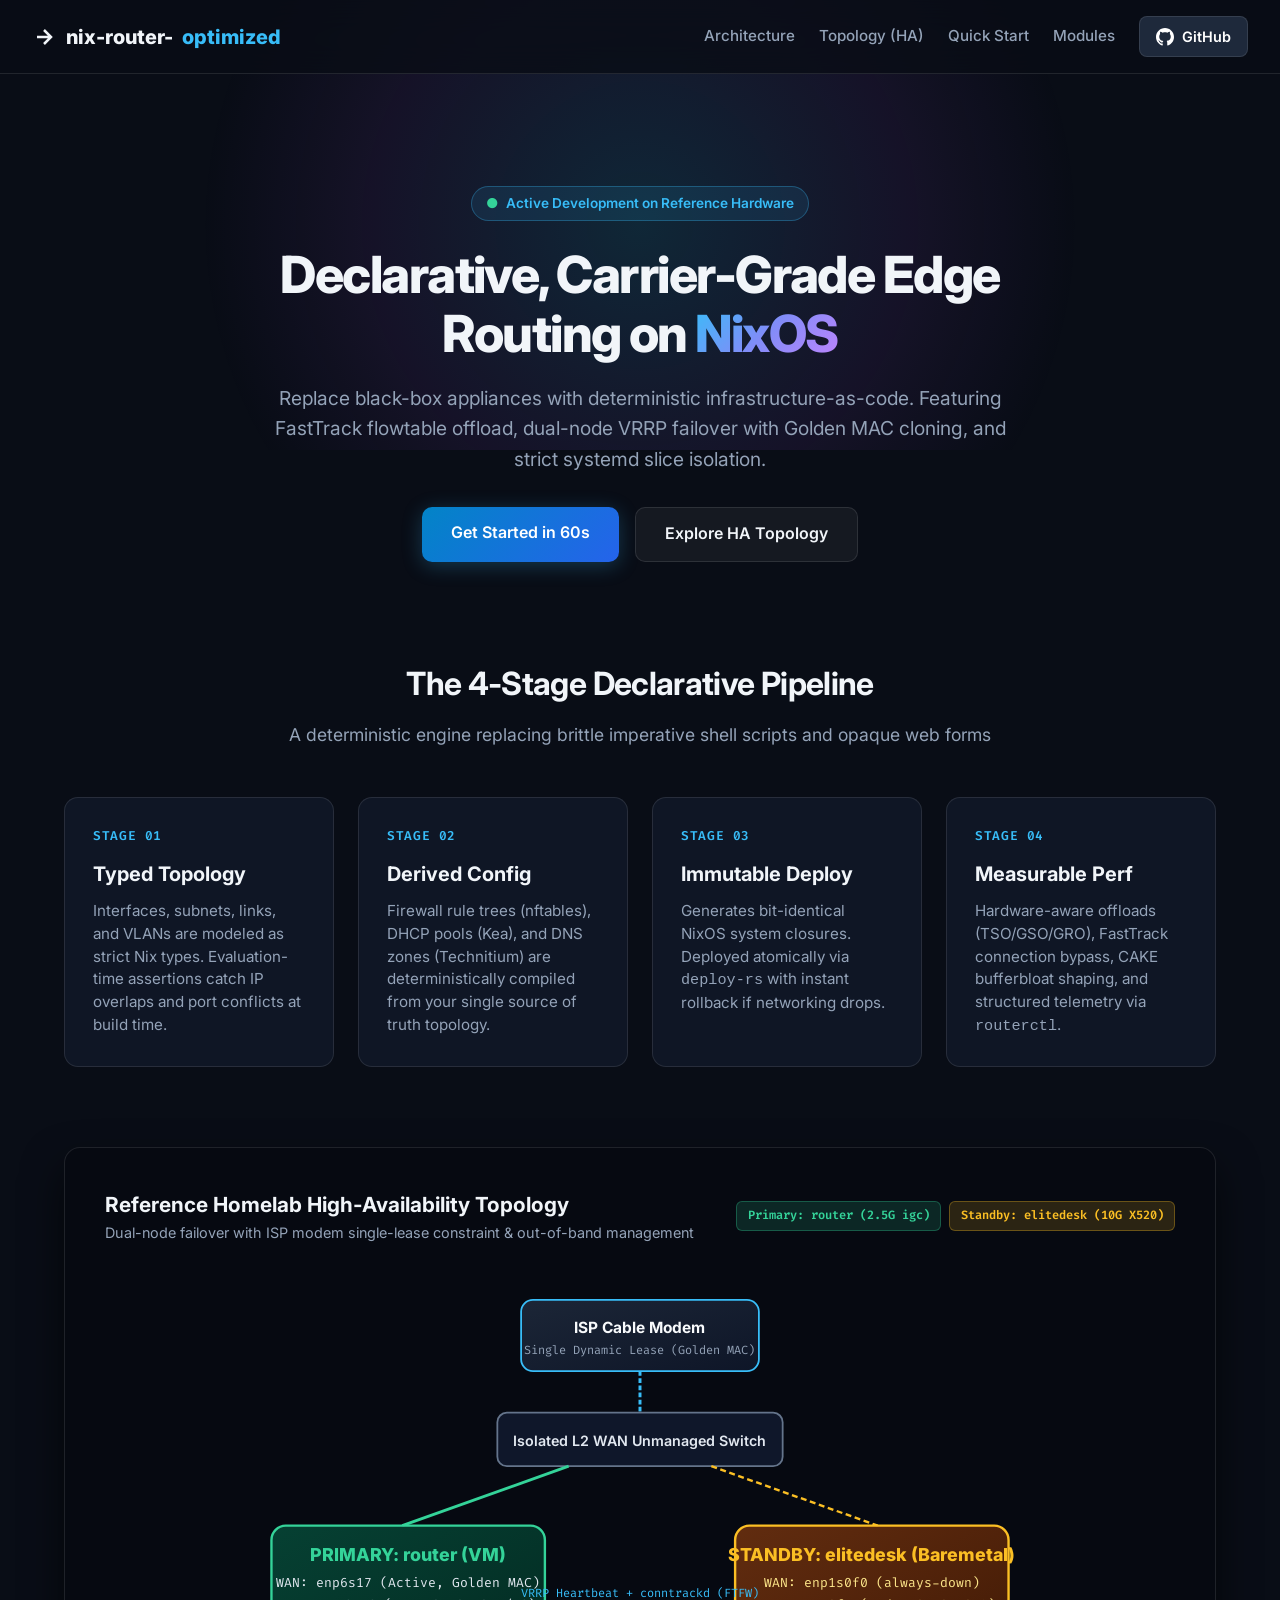
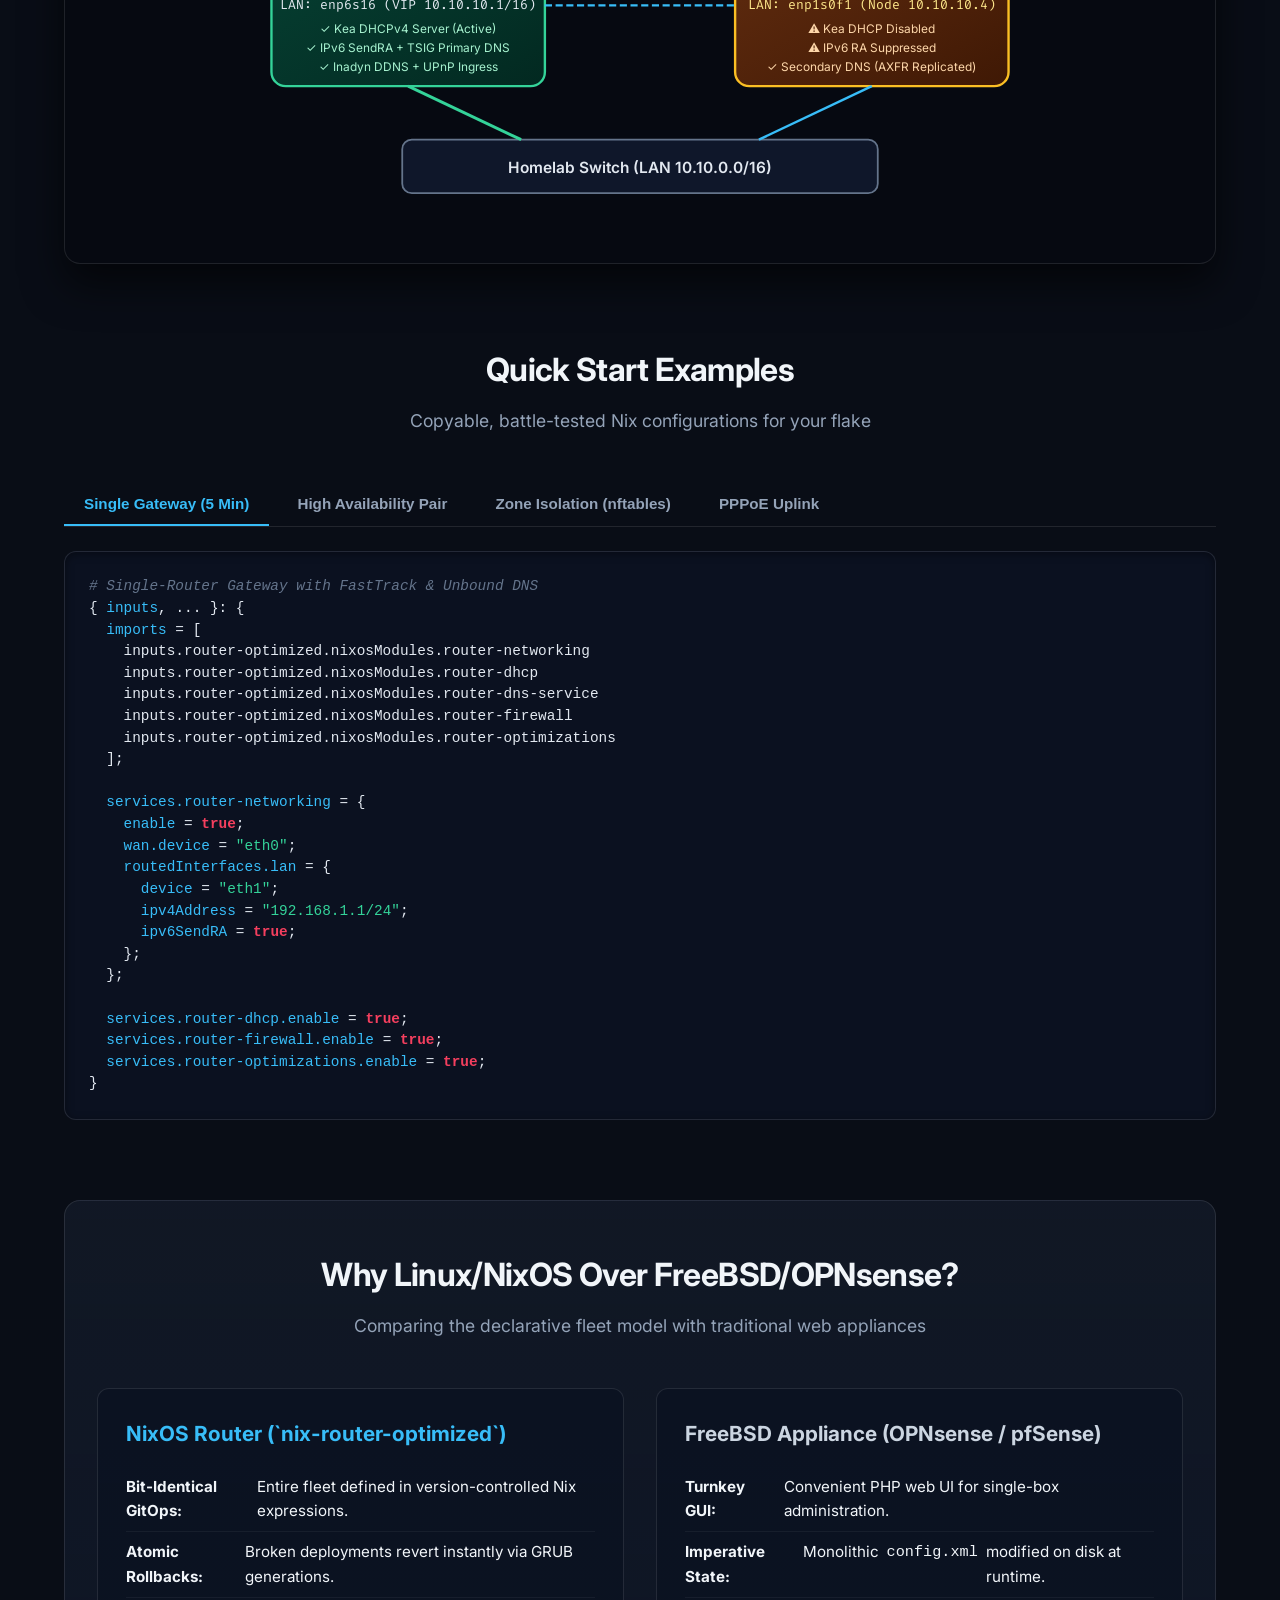
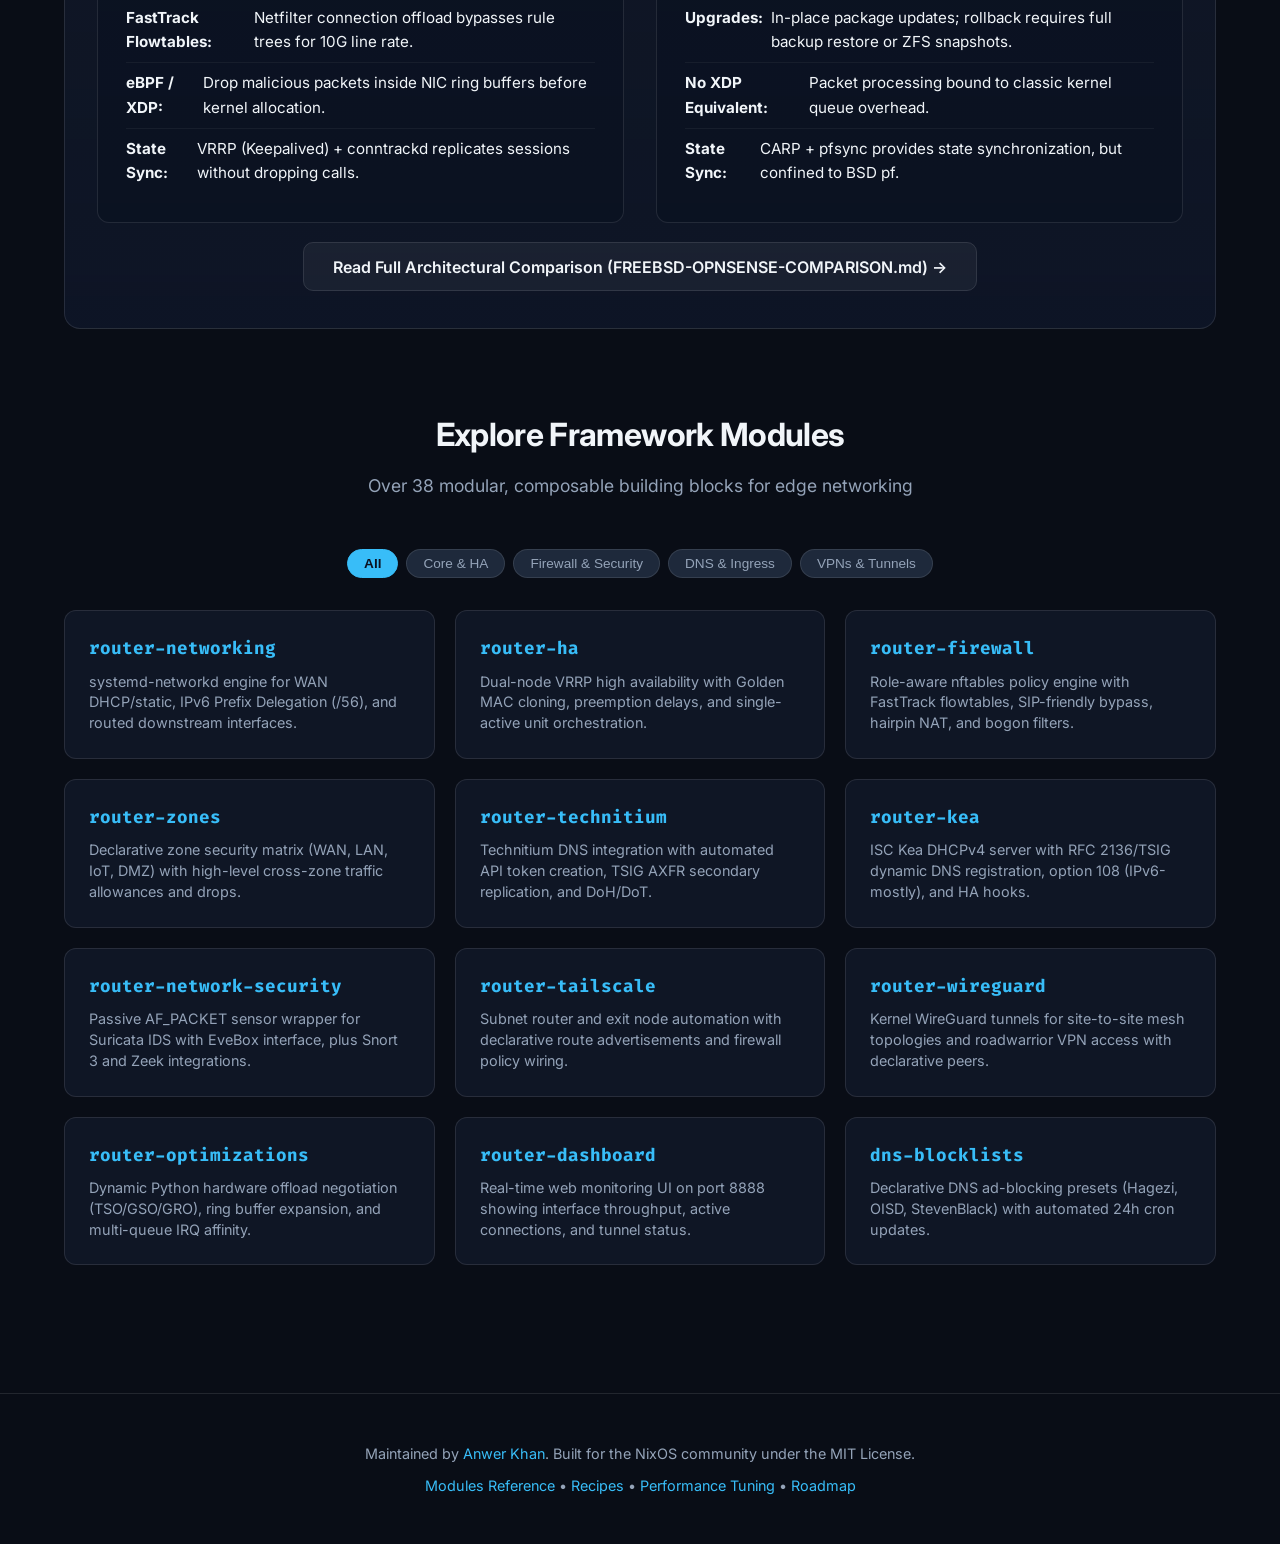
==== docs/index.html @ 8af09b70 "docs: streamline README into conversational hub, add modules reference, recipes, performance tuning," ====
<!DOCTYPE html>
<html lang="en">
<head>
  <meta charset="UTF-8">
  <meta name="viewport" content="width=device-width, initial-scale=1.0">
  <title>NixOS Router Framework | Declarative, High-Performance Edge Routing</title>
  <meta name="description" content="A typed, topology-driven declarative router framework for NixOS: deterministic edge networking, dual-node HA failover, and line-rate performance.">
  <link rel="preconnect" href="https://fonts.googleapis.com">
  <link rel="preconnect" href="https://fonts.gstatic.com" crossorigin>
  <link href="https://fonts.googleapis.com/css2?family=Fira+Code:wght@400;600&family=Inter:wght@400;500;600;700;800&display=swap" rel="stylesheet">
  <style>
    :root {
      --bg: #090d16;
      --bg-card: rgba(18, 26, 43, 0.75);
      --bg-card-hover: rgba(26, 38, 64, 0.9);
      --border: rgba(255, 255, 255, 0.1);
      --border-accent: rgba(56, 189, 248, 0.4);
      --text: #f1f5f9;
      --text-muted: #94a3b8;
      --cyan: #38bdf8;
      --cyan-glow: rgba(56, 189, 248, 0.25);
      --green: #34d399;
      --amber: #fbbf24;
      --purple: #a855f7;
      --code-bg: #0b1120;
    }

    * { box-sizing: border-box; margin: 0; padding: 0; }
    body {
      font-family: 'Inter', -apple-system, BlinkMacSystemFont, sans-serif;
      background: var(--bg);
      color: var(--text);
      line-height: 1.6;
      overflow-x: hidden;
    }

    /* Ambient background gradient glow */
    .ambient-glow {
      position: fixed;
      top: 0;
      left: 50%;
      transform: translateX(-50%);
      width: 1000px;
      height: 450px;
      background: radial-gradient(circle, rgba(56, 189, 248, 0.15) 0%, rgba(168, 85, 247, 0.08) 50%, transparent 80%);
      pointer-events: none;
      z-index: 0;
    }

    header {
      position: sticky;
      top: 0;
      z-index: 100;
      backdrop-filter: blur(16px);
      background: rgba(9, 13, 22, 0.8);
      border-bottom: 1px solid var(--border);
      padding: 1rem 2rem;
      display: flex;
      justify-content: space-between;
      align-items: center;
    }

    .logo {
      font-weight: 800;
      font-size: 1.25rem;
      display: flex;
      align-items: center;
      gap: 0.6rem;
      color: var(--text);
      text-decoration: none;
    }
    .logo span { color: var(--cyan); }

    nav { display: flex; gap: 1.5rem; align-items: center; }
    nav a {
      color: var(--text-muted);
      text-decoration: none;
      font-size: 0.95rem;
      font-weight: 500;
      transition: color 0.2s;
    }
    nav a:hover { color: var(--cyan); }

    .btn-github {
      background: #1e293b;
      color: #fff;
      padding: 0.5rem 1rem;
      border-radius: 8px;
      border: 1px solid var(--border);
      display: flex;
      align-items: center;
      gap: 0.5rem;
      font-weight: 600;
      font-size: 0.9rem;
      text-decoration: none;
      transition: all 0.2s;
    }
    .btn-github:hover {
      background: #334155;
      border-color: var(--cyan);
      box-shadow: 0 0 15px var(--cyan-glow);
    }

    .container {
      max-width: 1200px;
      margin: 0 auto;
      padding: 3rem 1.5rem;
      position: relative;
      z-index: 1;
    }

    /* Hero */
    .hero {
      text-align: center;
      padding: 4rem 1rem 3rem;
      max-width: 900px;
      margin: 0 auto;
    }
    .badge {
      display: inline-flex;
      align-items: center;
      gap: 0.5rem;
      padding: 0.35rem 0.85rem;
      background: rgba(56, 189, 248, 0.1);
      border: 1px solid rgba(56, 189, 248, 0.3);
      border-radius: 9999px;
      color: var(--cyan);
      font-size: 0.85rem;
      font-weight: 600;
      margin-bottom: 1.5rem;
    }
    .hero h1 {
      font-size: 3.2rem;
      font-weight: 800;
      line-height: 1.15;
      margin-bottom: 1.25rem;
      letter-spacing: -0.03em;
    }
    .hero h1 .gradient-text {
      background: linear-gradient(135deg, #38bdf8 0%, #818cf8 50%, #c084fc 100%);
      -webkit-background-clip: text;
      -webkit-text-fill-color: transparent;
    }
    .hero p {
      font-size: 1.2rem;
      color: var(--text-muted);
      margin-bottom: 2rem;
      max-width: 750px;
      margin-left: auto;
      margin-right: auto;
    }
    .hero-actions {
      display: flex;
      justify-content: center;
      gap: 1rem;
      flex-wrap: wrap;
    }
    .btn-primary {
      background: linear-gradient(135deg, #0284c7 0%, #2563eb 100%);
      color: #fff;
      padding: 0.85rem 1.8rem;
      border-radius: 10px;
      font-weight: 600;
      text-decoration: none;
      box-shadow: 0 4px 20px var(--cyan-glow);
      transition: all 0.2s;
    }
    .btn-primary:hover {
      transform: translateY(-2px);
      box-shadow: 0 6px 25px rgba(56, 189, 248, 0.4);
    }
    .btn-secondary {
      background: rgba(255, 255, 255, 0.05);
      color: var(--text);
      padding: 0.85rem 1.8rem;
      border-radius: 10px;
      font-weight: 600;
      text-decoration: none;
      border: 1px solid var(--border);
      transition: all 0.2s;
    }
    .btn-secondary:hover {
      background: rgba(255, 255, 255, 0.1);
      border-color: var(--cyan);
    }

    /* Section Styles */
    .section-title {
      font-size: 2rem;
      font-weight: 700;
      text-align: center;
      margin-bottom: 0.75rem;
      letter-spacing: -0.02em;
    }
    .section-subtitle {
      text-align: center;
      color: var(--text-muted);
      margin-bottom: 3rem;
      font-size: 1.1rem;
    }

    /* 4-Stage Pipeline */
    .pipeline-grid {
      display: grid;
      grid-template-columns: repeat(auto-fit, minmax(260px, 1fr));
      gap: 1.5rem;
      margin-bottom: 5rem;
    }
    .pipeline-card {
      background: var(--bg-card);
      border: 1px solid var(--border);
      border-radius: 14px;
      padding: 1.75rem;
      backdrop-filter: blur(12px);
      transition: all 0.3s;
      position: relative;
      overflow: hidden;
    }
    .pipeline-card:hover {
      transform: translateY(-4px);
      border-color: var(--cyan);
      box-shadow: 0 10px 30px rgba(0, 0, 0, 0.5);
    }
    .pipeline-step {
      font-family: 'Fira Code', monospace;
      font-size: 0.8rem;
      color: var(--cyan);
      font-weight: 600;
      margin-bottom: 0.75rem;
      text-transform: uppercase;
      letter-spacing: 0.05em;
    }
    .pipeline-card h3 {
      font-size: 1.25rem;
      margin-bottom: 0.6rem;
    }
    .pipeline-card p {
      color: var(--text-muted);
      font-size: 0.95rem;
      line-height: 1.5;
    }

    /* Interactive Topology Diagram */
    .diagram-container {
      background: #060911;
      border: 1px solid var(--border);
      border-radius: 16px;
      padding: 2.5rem;
      margin-bottom: 5rem;
      box-shadow: 0 20px 40px rgba(0,0,0,0.6);
    }
    .diagram-header {
      display: flex;
      justify-content: space-between;
      align-items: center;
      margin-bottom: 2rem;
      flex-wrap: wrap;
      gap: 1rem;
    }
    .diagram-header h3 { font-size: 1.3rem; }
    .diagram-badges { display: flex; gap: 0.5rem; }
    .status-badge {
      font-size: 0.75rem;
      padding: 0.25rem 0.65rem;
      border-radius: 6px;
      font-weight: 600;
      font-family: 'Fira Code', monospace;
    }
    .badge-primary { background: rgba(52, 211, 153, 0.15); color: var(--green); border: 1px solid rgba(52, 211, 153, 0.3); }
    .badge-standby { background: rgba(251, 191, 36, 0.15); color: var(--amber); border: 1px solid rgba(251, 191, 36, 0.3); }

    /* SVG Topology styling */
    svg.topology-svg {
      width: 100%;
      height: auto;
      display: block;
    }
    .svg-node {
      cursor: pointer;
      transition: filter 0.2s;
    }
    .svg-node:hover {
      filter: drop-shadow(0 0 10px rgba(56, 189, 248, 0.6));
    }

    /* Code Walkthrough Tabs */
    .tabs-wrapper {
      margin-bottom: 5rem;
    }
    .tabs-nav {
      display: flex;
      gap: 0.5rem;
      border-bottom: 1px solid var(--border);
      margin-bottom: 1.5rem;
      overflow-x: auto;
    }
    .tab-btn {
      background: none;
      border: none;
      padding: 0.75rem 1.25rem;
      color: var(--text-muted);
      font-weight: 600;
      font-size: 0.95rem;
      cursor: pointer;
      border-bottom: 2px solid transparent;
      transition: all 0.2s;
      white-space: nowrap;
    }
    .tab-btn.active {
      color: var(--cyan);
      border-bottom-color: var(--cyan);
    }
    .tab-content {
      display: none;
      background: var(--code-bg);
      border: 1px solid var(--border);
      border-radius: 12px;
      padding: 1.5rem;
      font-family: 'Fira Code', monospace;
      font-size: 0.9rem;
      overflow-x: auto;
      box-shadow: inset 0 2px 8px rgba(0,0,0,0.4);
    }
    .tab-content.active { display: block; }
    pre { color: #e2e8f0; line-height: 1.5; }
    .keyword { color: #f43f5e; font-weight: 600; }
    .string { color: #34d399; }
    .comment { color: #64748b; font-style: italic; }
    .attr { color: #38bdf8; }

    /* Modules Catalog Grid */
    .modules-filter {
      display: flex;
      justify-content: center;
      gap: 0.5rem;
      margin-bottom: 2rem;
      flex-wrap: wrap;
    }
    .filter-btn {
      background: #1e293b;
      border: 1px solid var(--border);
      color: var(--text-muted);
      padding: 0.4rem 1rem;
      border-radius: 20px;
      font-size: 0.85rem;
      cursor: pointer;
      transition: all 0.2s;
    }
    .filter-btn.active, .filter-btn:hover {
      background: var(--cyan);
      color: #0b1120;
      font-weight: 600;
      border-color: var(--cyan);
    }
    .modules-grid {
      display: grid;
      grid-template-columns: repeat(auto-fill, minmax(320px, 1fr));
      gap: 1.25rem;
      margin-bottom: 5rem;
    }
    .module-card {
      background: var(--bg-card);
      border: 1px solid var(--border);
      border-radius: 12px;
      padding: 1.5rem;
      transition: all 0.2s;
    }
    .module-card:hover {
      border-color: var(--cyan);
      background: var(--bg-card-hover);
      transform: translateY(-2px);
    }
    .module-card h4 {
      font-family: 'Fira Code', monospace;
      font-size: 1.1rem;
      color: var(--cyan);
      margin-bottom: 0.5rem;
    }
    .module-card p {
      color: var(--text-muted);
      font-size: 0.9rem;
      line-height: 1.45;
    }

    /* Comparison Box */
    .comparison-section {
      background: linear-gradient(180deg, rgba(30, 41, 59, 0.4) 0%, rgba(15, 23, 42, 0.8) 100%);
      border: 1px solid var(--border);
      border-radius: 16px;
      padding: 3rem 2rem;
      margin-bottom: 5rem;
    }
    .comp-grid {
      display: grid;
      grid-template-columns: 1fr 1fr;
      gap: 2rem;
      margin-top: 2rem;
    }
    @media (max-width: 768px) {
      .comp-grid { grid-template-columns: 1fr; }
    }
    .comp-card {
      background: rgba(11, 17, 32, 0.6);
      border: 1px solid var(--border);
      border-radius: 12px;
      padding: 1.75rem;
    }
    .comp-card h3 { font-size: 1.3rem; margin-bottom: 1rem; }
    .comp-card ul { list-style: none; }
    .comp-card li {
      padding: 0.5rem 0;
      border-bottom: 1px solid rgba(255,255,255,0.05);
      font-size: 0.95rem;
      display: flex;
      gap: 0.5rem;
    }
    .comp-card li:last-child { border-bottom: none; }

    footer {
      border-top: 1px solid var(--border);
      padding: 3rem 1.5rem;
      text-align: center;
      color: var(--text-muted);
      font-size: 0.9rem;
    }
    footer a { color: var(--cyan); text-decoration: none; }
  </style>
</head>
<body>
  <div class="ambient-glow"></div>

  <header>
    <a href="#" class="logo">
      <svg width="24" height="24" viewBox="0 0 24 24" fill="none" stroke="currentColor" stroke-width="2.5"><path d="M5 12h14M12 5l7 7-7 7"/></svg>
      nix-router-<span>optimized</span>
    </a>
    <nav>
      <a href="#pipeline">Architecture</a>
      <a href="#topology">Topology (HA)</a>
      <a href="#quickstart">Quick Start</a>
      <a href="#modules">Modules</a>
      <a href="https://github.com/deepwatrcreatur/nix-router-optimized" class="btn-github" target="_blank" rel="noreferrer">
        <svg width="18" height="18" viewBox="0 0 24 24" fill="currentColor"><path d="M12 0c-6.626 0-12 5.373-12 12 0 5.302 3.438 9.8 8.207 11.387.599.111.793-.261.793-.577v-2.234c-3.338.726-4.033-1.416-4.033-1.416-.546-1.387-1.333-1.756-1.333-1.756-1.089-.745.083-.729.083-.729 1.205.084 1.839 1.237 1.839 1.237 1.07 1.834 2.807 1.304 3.492.997.107-.775.418-1.305.762-1.604-2.665-.305-5.467-1.334-5.467-5.931 0-1.311.469-2.381 1.236-3.221-.124-.303-.535-1.524.117-3.176 0 0 1.008-.322 3.301 1.23.957-.266 1.983-.399 3.003-.404 1.02.005 2.047.138 3.006.404 2.291-1.552 3.297-1.23 3.297-1.23.653 1.653.242 2.874.118 3.176.77.84 1.235 1.911 1.235 3.221 0 4.609-2.807 5.624-5.479 5.921.43.372.823 1.102.823 2.222v3.293c0 .319.192.694.801.576 4.765-1.589 8.199-6.086 8.199-11.386 0-6.627-5.373-12-12-12z"/></svg>
        GitHub
      </a>
    </nav>
  </header>

  <div class="container">
    <div class="hero">
      <div class="badge">
        <span style="color:var(--green)">●</span> Active Development on Reference Hardware
      </div>
      <h1>Declarative, Carrier-Grade Edge Routing on <span class="gradient-text">NixOS</span></h1>
      <p>
        Replace black-box appliances with deterministic infrastructure-as-code. 
        Featuring FastTrack flowtable offload, dual-node VRRP failover with Golden MAC cloning, 
        and strict systemd slice isolation.
      </p>
      <div class="hero-actions">
        <a href="#quickstart" class="btn-primary">Get Started in 60s</a>
        <a href="#topology" class="btn-secondary">Explore HA Topology</a>
      </div>
    </div>

    <!-- 4-Stage Pipeline -->
    <div id="pipeline" style="padding-top: 3rem;">
      <h2 class="section-title">The 4-Stage Declarative Pipeline</h2>
      <p class="section-subtitle">A deterministic engine replacing brittle imperative shell scripts and opaque web forms</p>

      <div class="pipeline-grid">
        <div class="pipeline-card">
          <div class="pipeline-step">Stage 01</div>
          <h3>Typed Topology</h3>
          <p>Interfaces, subnets, links, and VLANs are modeled as strict Nix types. Evaluation-time assertions catch IP overlaps and port conflicts at build time.</p>
        </div>
        <div class="pipeline-card">
          <div class="pipeline-step">Stage 02</div>
          <h3>Derived Config</h3>
          <p>Firewall rule trees (nftables), DHCP pools (Kea), and DNS zones (Technitium) are deterministically compiled from your single source of truth topology.</p>
        </div>
        <div class="pipeline-card">
          <div class="pipeline-step">Stage 03</div>
          <h3>Immutable Deploy</h3>
          <p>Generates bit-identical NixOS system closures. Deployed atomically via <code>deploy-rs</code> with instant rollback if networking drops.</p>
        </div>
        <div class="pipeline-card">
          <div class="pipeline-step">Stage 04</div>
          <h3>Measurable Perf</h3>
          <p>Hardware-aware offloads (TSO/GSO/GRO), FastTrack connection bypass, CAKE bufferbloat shaping, and structured telemetry via <code>routerctl</code>.</p>
        </div>
      </div>
    </div>

    <!-- Interactive Topology Diagram -->
    <div id="topology" class="diagram-container">
      <div class="diagram-header">
        <div>
          <h3>Reference Homelab High-Availability Topology</h3>
          <p style="color: var(--text-muted); font-size: 0.9rem;">Dual-node failover with ISP modem single-lease constraint & out-of-band management</p>
        </div>
        <div class="diagram-badges">
          <span class="status-badge badge-primary">Primary: router (2.5G igc)</span>
          <span class="status-badge badge-standby">Standby: elitedesk (10G X520)</span>
        </div>
      </div>

      <!-- SVG Topology Visualizer -->
      <svg class="topology-svg" viewBox="0 0 900 460" fill="none" xmlns="http://www.w3.org/2000/svg">
        <defs>
          <linearGradient id="boxGradPrimary" x1="0" y1="0" x2="1" y2="1">
            <stop offset="0%" stop-color="#064e3b" stop-opacity="0.8"/>
            <stop offset="100%" stop-color="#022c22" stop-opacity="0.9"/>
          </linearGradient>
          <linearGradient id="boxGradStandby" x1="0" y1="0" x2="1" y2="1">
            <stop offset="0%" stop-color="#78350f" stop-opacity="0.8"/>
            <stop offset="100%" stop-color="#451a03" stop-opacity="0.9"/>
          </linearGradient>
          <linearGradient id="boxGradGeneral" x1="0" y1="0" x2="1" y2="1">
            <stop offset="0%" stop-color="#1e293b" stop-opacity="0.9"/>
            <stop offset="100%" stop-color="#0f172a" stop-opacity="0.9"/>
          </linearGradient>
          <filter id="glowGreen" x="-20%" y="-20%" width="140%" height="140%">
            <feGaussianBlur stdDeviation="6" result="blur" />
            <feComposite in="SourceGraphic" in2="blur" operator="over" />
          </filter>
        </defs>

        <!-- ISP Modem -->
        <g class="svg-node" transform="translate(350, 20)">
          <rect width="200" height="60" rx="10" fill="url(#boxGradGeneral)" stroke="#38bdf8" stroke-width="1.5"/>
          <text x="100" y="28" fill="#f8fafc" font-size="13" font-weight="700" text-anchor="middle">ISP Cable Modem</text>
          <text x="100" y="46" fill="#94a3b8" font-size="10" font-family="'Fira Code', monospace" text-anchor="middle">Single Dynamic Lease (Golden MAC)</text>
        </g>

        <!-- WAN Link Down to Unmanaged Switch -->
        <path d="M 450 80 L 450 115" stroke="#38bdf8" stroke-width="2.5" stroke-dasharray="4 2"/>

        <!-- Unmanaged WAN Switch -->
        <g class="svg-node" transform="translate(330, 115)">
          <rect width="240" height="45" rx="8" fill="#0f172a" stroke="#64748b" stroke-width="1.5"/>
          <text x="120" y="28" fill="#e2e8f0" font-size="12" font-weight="600" text-anchor="middle">Isolated L2 WAN Unmanaged Switch</text>
        </g>

        <!-- Connections from WAN Switch to Routers -->
        <path d="M 390 160 L 250 210" stroke="#34d399" stroke-width="2.5" />
        <path d="M 510 160 L 650 210" stroke="#fbbf24" stroke-width="2" stroke-dasharray="5 3"/>

        <!-- Primary Node: router -->
        <g class="svg-node" transform="translate(140, 210)">
          <rect width="230" height="135" rx="12" fill="url(#boxGradPrimary)" stroke="#34d399" stroke-width="2"/>
          <text x="115" y="30" fill="#34d399" font-size="15" font-weight="800" text-anchor="middle">PRIMARY: router (VM)</text>
          <text x="115" y="52" fill="#e2e8f0" font-size="11" font-family="'Fira Code', monospace" text-anchor="middle">WAN: enp6s17 (Active, Golden MAC)</text>
          <text x="115" y="70" fill="#e2e8f0" font-size="11" font-family="'Fira Code', monospace" text-anchor="middle">LAN: enp6s16 (VIP 10.10.10.1/16)</text>
          <text x="115" y="90" fill="#a7f3d0" font-size="10" text-anchor="middle">✓ Kea DHCPv4 Server (Active)</text>
          <text x="115" y="106" fill="#a7f3d0" font-size="10" text-anchor="middle">✓ IPv6 SendRA + TSIG Primary DNS</text>
          <text x="115" y="122" fill="#a7f3d0" font-size="10" text-anchor="middle">✓ Inadyn DDNS + UPnP Ingress</text>
        </g>

        <!-- Standby Node: elitedesk -->
        <g class="svg-node" transform="translate(530, 210)">
          <rect width="230" height="135" rx="12" fill="url(#boxGradStandby)" stroke="#fbbf24" stroke-width="2"/>
          <text x="115" y="30" fill="#fbbf24" font-size="15" font-weight="800" text-anchor="middle">STANDBY: elitedesk (Baremetal)</text>
          <text x="115" y="52" fill="#fde68a" font-size="11" font-family="'Fira Code', monospace" text-anchor="middle">WAN: enp1s0f0 (always-down)</text>
          <text x="115" y="70" fill="#fde68a" font-size="11" font-family="'Fira Code', monospace" text-anchor="middle">LAN: enp1s0f1 (Node 10.10.10.4)</text>
          <text x="115" y="90" fill="#fed7aa" font-size="10" text-anchor="middle">⚠ Kea DHCP Disabled</text>
          <text x="115" y="106" fill="#fed7aa" font-size="10" text-anchor="middle">⚠ IPv6 RA Suppressed</text>
          <text x="115" y="122" fill="#fed7aa" font-size="10" text-anchor="middle">✓ Secondary DNS (AXFR Replicated)</text>
        </g>

        <!-- VRRP & Conntrack Sync Line -->
        <path d="M 370 277 L 530 277" stroke="#38bdf8" stroke-width="2" stroke-dasharray="6 3"/>
        <text x="450" y="270" fill="#38bdf8" font-size="10" font-family="'Fira Code', monospace" text-anchor="middle">VRRP Heartbeat + conntrackd (FTFW)</text>

        <!-- LAN Switch -->
        <g class="svg-node" transform="translate(250, 390)">
          <rect width="400" height="45" rx="8" fill="#0f172a" stroke="#64748b" stroke-width="1.5"/>
          <text x="200" y="28" fill="#e2e8f0" font-size="13" font-weight="600" text-anchor="middle">Homelab Switch (LAN 10.10.0.0/16)</text>
        </g>

        <path d="M 255 345 L 350 390" stroke="#34d399" stroke-width="2.5"/>
        <path d="M 645 345 L 550 390" stroke="#38bdf8" stroke-width="2"/>
      </svg>
    </div>

    <!-- Quick Start Walkthrough Tabs -->
    <div id="quickstart" class="tabs-wrapper">
      <h2 class="section-title">Quick Start Examples</h2>
      <p class="section-subtitle">Copyable, battle-tested Nix configurations for your flake</p>

      <div class="tabs-nav">
        <button class="tab-btn active" onclick="switchTab('tab-single')">Single Gateway (5 Min)</button>
        <button class="tab-btn" onclick="switchTab('tab-ha')">High Availability Pair</button>
        <button class="tab-btn" onclick="switchTab('tab-zones')">Zone Isolation (nftables)</button>
        <button class="tab-btn" onclick="switchTab('tab-pppoe')">PPPoE Uplink</button>
      </div>

      <div id="tab-single" class="tab-content active">
<pre><span class="comment"># Single-Router Gateway with FastTrack & Unbound DNS</span>
{ <span class="attr">inputs</span>, ... }: {
  <span class="attr">imports</span> = [
    inputs.router-optimized.nixosModules.router-networking
    inputs.router-optimized.nixosModules.router-dhcp
    inputs.router-optimized.nixosModules.router-dns-service
    inputs.router-optimized.nixosModules.router-firewall
    inputs.router-optimized.nixosModules.router-optimizations
  ];

  <span class="attr">services.router-networking</span> = {
    <span class="attr">enable</span> = <span class="keyword">true</span>;
    <span class="attr">wan.device</span> = <span class="string">"eth0"</span>;
    <span class="attr">routedInterfaces.lan</span> = {
      <span class="attr">device</span> = <span class="string">"eth1"</span>;
      <span class="attr">ipv4Address</span> = <span class="string">"192.168.1.1/24"</span>;
      <span class="attr">ipv6SendRA</span> = <span class="keyword">true</span>;
    };
  };

  <span class="attr">services.router-dhcp.enable</span> = <span class="keyword">true</span>;
  <span class="attr">services.router-firewall.enable</span> = <span class="keyword">true</span>;
  <span class="attr">services.router-optimizations.enable</span> = <span class="keyword">true</span>;
}</pre>
      </div>

      <div id="tab-ha" class="tab-content">
<pre><span class="comment"># Dual-Node Keepalived (VRRP) with Golden MAC ISP Spoofing</span>
{
  <span class="attr">services.router-ha</span> = {
    <span class="attr">enable</span> = <span class="keyword">true</span>;
    <span class="attr">role</span> = <span class="string">"master"</span>;               <span class="comment"># Set to "backup" on standby node</span>
    <span class="attr">virtualIp</span> = <span class="string">"10.10.10.1/16"</span>;    <span class="comment"># Floating Gateway IP</span>
    <span class="attr">vrrpInterface</span> = <span class="string">"enp6s16"</span>;      <span class="comment"># Internal LAN NIC</span>
    <span class="attr">preemptDelay</span> = <span class="string">300</span>;             <span class="comment"># Hold BACKUP 5 mins on recovery before taking VIP</span>
    
    <span class="attr">wan</span> = {
      <span class="attr">enable</span> = <span class="keyword">true</span>;
      <span class="attr">interface</span> = <span class="string">"enp6s17"</span>;
      <span class="attr">clonedMac</span> = <span class="string">"02:76:c6:01:2a:b0"</span>; <span class="comment"># Cloned ISP modem lease MAC</span>
    };

    <span class="attr">singleActiveUnits</span> = [
      <span class="string">"kea-dhcp4-server.service"</span>
      <span class="string">"inadyn.service"</span>
    ];
  };
}</pre>
      </div>

      <div id="tab-zones" class="tab-content">
<pre><span class="comment"># Zero-Trust Zone Policy Configuration</span>
{
  <span class="attr">services.router-zones</span> = {
    <span class="attr">enable</span> = <span class="keyword">true</span>;
    <span class="attr">zones</span> = {
      <span class="attr">wan.interfaces</span> = [ <span class="string">"wan0"</span> ];
      <span class="attr">lan.interfaces</span> = [ <span class="string">"lan0"</span> ];
      <span class="attr">iot.interfaces</span> = [ <span class="string">"lan0.30"</span> ];
    };

    <span class="attr">policies</span> = [
      { <span class="attr">fromZone</span> = <span class="string">"lan"</span>; <span class="attr">toZone</span> = <span class="string">"wan"</span>; <span class="attr">action</span> = <span class="string">"accept"</span>; }
      { <span class="attr">fromZone</span> = <span class="string">"iot"</span>; <span class="attr">toZone</span> = <span class="string">"wan"</span>; <span class="attr">action</span> = <span class="string">"accept"</span>; }
      { <span class="attr">fromZone</span> = <span class="string">"iot"</span>; <span class="attr">toZone</span> = <span class="string">"lan"</span>; <span class="attr">action</span> = <span class="string">"drop"</span>; } <span class="comment"># Isolate smart home devices</span>
    ];
  };
}</pre>
      </div>

      <div id="tab-pppoe" class="tab-content">
<pre><span class="comment"># Composable PPPoE Uplink with Secret Protection</span>
{
  <span class="attr">services.router-networking</span> = {
    <span class="attr">enable</span> = <span class="keyword">true</span>;
    <span class="attr">wan.device</span> = <span class="string">"ppp0"</span>;
    <span class="attr">wan.manageWithNetworkd</span> = <span class="keyword">false</span>;
  };

  <span class="attr">services.router-pppoe</span> = {
    <span class="attr">enable</span> = <span class="keyword">true</span>;
    <span class="attr">physicalDevice</span> = <span class="string">"enp1s0"</span>;
    <span class="attr">interfaceName</span> = <span class="string">"ppp0"</span>;
    <span class="attr">username</span> = <span class="string">"isp-user@isp.net"</span>;
    <span class="attr">credentialsFile</span> = <span class="string">"/run/secrets/pppoe-peer.conf"</span>; <span class="comment"># Stored outside /nix/store</span>
  };

  <span class="attr">services.router-firewall.tcpMssClamp.enable</span> = <span class="keyword">true</span>;
}</pre>
      </div>
    </div>

    <!-- Platform Comparison -->
    <div class="comparison-section">
      <h2 class="section-title">Why Linux/NixOS Over FreeBSD/OPNsense?</h2>
      <p class="section-subtitle">Comparing the declarative fleet model with traditional web appliances</p>

      <div class="comp-grid">
        <div class="comp-card">
          <h3 style="color: var(--cyan);">NixOS Router (`nix-router-optimized`)</h3>
          <ul>
            <li><strong>Bit-Identical GitOps:</strong> Entire fleet defined in version-controlled Nix expressions.</li>
            <li><strong>Atomic Rollbacks:</strong> Broken deployments revert instantly via GRUB generations.</li>
            <li><strong>FastTrack Flowtables:</strong> Netfilter connection offload bypasses rule trees for 10G line rate.</li>
            <li><strong>eBPF / XDP:</strong> Drop malicious packets inside NIC ring buffers before kernel allocation.</li>
            <li><strong>State Sync:</strong> VRRP (Keepalived) + conntrackd replicates sessions without dropping calls.</li>
          </ul>
        </div>
        <div class="comp-card">
          <h3 style="color: #cbd5e1;">FreeBSD Appliance (OPNsense / pfSense)</h3>
          <ul>
            <li><strong>Turnkey GUI:</strong> Convenient PHP web UI for single-box administration.</li>
            <li><strong>Imperative State:</strong> Monolithic <code>config.xml</code> modified on disk at runtime.</li>
            <li><strong>Upgrades:</strong> In-place package updates; rollback requires full backup restore or ZFS snapshots.</li>
            <li><strong>No XDP Equivalent:</strong> Packet processing bound to classic kernel queue overhead.</li>
            <li><strong>State Sync:</strong> CARP + pfsync provides state synchronization, but confined to BSD pf.</li>
          </ul>
        </div>
      </div>
      <div style="text-align: center; margin-top: 2rem;">
        <a href="https://github.com/deepwatrcreatur/nix-router-optimized/blob/main/docs/FREEBSD-OPNSENSE-COMPARISON.md" class="btn-secondary" target="_blank" rel="noreferrer">
          Read Full Architectural Comparison (FREEBSD-OPNSENSE-COMPARISON.md) →
        </a>
      </div>
    </div>

    <!-- Modules Catalog -->
    <div id="modules">
      <h2 class="section-title">Explore Framework Modules</h2>
      <p class="section-subtitle">Over 38 modular, composable building blocks for edge networking</p>

      <div class="modules-filter">
        <button class="filter-btn active" onclick="filterModules('all')">All</button>
        <button class="filter-btn" onclick="filterModules('core')">Core & HA</button>
        <button class="filter-btn" onclick="filterModules('security')">Firewall & Security</button>
        <button class="filter-btn" onclick="filterModules('dns')">DNS & Ingress</button>
        <button class="filter-btn" onclick="filterModules('vpn')">VPNs & Tunnels</button>
      </div>

      <div class="modules-grid">
        <div class="module-card" data-cat="core">
          <h4>router-networking</h4>
          <p>systemd-networkd engine for WAN DHCP/static, IPv6 Prefix Delegation (/56), and routed downstream interfaces.</p>
        </div>
        <div class="module-card" data-cat="core">
          <h4>router-ha</h4>
          <p>Dual-node VRRP high availability with Golden MAC cloning, preemption delays, and single-active unit orchestration.</p>
        </div>
        <div class="module-card" data-cat="security">
          <h4>router-firewall</h4>
          <p>Role-aware nftables policy engine with FastTrack flowtables, SIP-friendly bypass, hairpin NAT, and bogon filters.</p>
        </div>
        <div class="module-card" data-cat="security">
          <h4>router-zones</h4>
          <p>Declarative zone security matrix (WAN, LAN, IoT, DMZ) with high-level cross-zone traffic allowances and drops.</p>
        </div>
        <div class="module-card" data-cat="dns">
          <h4>router-technitium</h4>
          <p>Technitium DNS integration with automated API token creation, TSIG AXFR secondary replication, and DoH/DoT.</p>
        </div>
        <div class="module-card" data-cat="dns">
          <h4>router-kea</h4>
          <p>ISC Kea DHCPv4 server with RFC 2136/TSIG dynamic DNS registration, option 108 (IPv6-mostly), and HA hooks.</p>
        </div>
        <div class="module-card" data-cat="security">
          <h4>router-network-security</h4>
          <p>Passive AF_PACKET sensor wrapper for Suricata IDS with EveBox interface, plus Snort 3 and Zeek integrations.</p>
        </div>
        <div class="module-card" data-cat="vpn">
          <h4>router-tailscale</h4>
          <p>Subnet router and exit node automation with declarative route advertisements and firewall policy wiring.</p>
        </div>
        <div class="module-card" data-cat="vpn">
          <h4>router-wireguard</h4>
          <p>Kernel WireGuard tunnels for site-to-site mesh topologies and roadwarrior VPN access with declarative peers.</p>
        </div>
        <div class="module-card" data-cat="core">
          <h4>router-optimizations</h4>
          <p>Dynamic Python hardware offload negotiation (TSO/GSO/GRO), ring buffer expansion, and multi-queue IRQ affinity.</p>
        </div>
        <div class="module-card" data-cat="core">
          <h4>router-dashboard</h4>
          <p>Real-time web monitoring UI on port 8888 showing interface throughput, active connections, and tunnel status.</p>
        </div>
        <div class="module-card" data-cat="dns">
          <h4>dns-blocklists</h4>
          <p>Declarative DNS ad-blocking presets (Hagezi, OISD, StevenBlack) with automated 24h cron updates.</p>
        </div>
      </div>
    </div>
  </div>

  <footer>
    <p>
      Maintained by <a href="https://github.com/deepwatrcreatur" target="_blank" rel="noreferrer">Anwer Khan</a>. 
      Built for the NixOS community under the MIT License.
    </p>
    <p style="margin-top: 0.5rem;">
      <a href="https://github.com/deepwatrcreatur/nix-router-optimized/blob/main/docs/MODULES.md">Modules Reference</a> •
      <a href="https://github.com/deepwatrcreatur/nix-router-optimized/blob/main/docs/RECIPES.md">Recipes</a> •
      <a href="https://github.com/deepwatrcreatur/nix-router-optimized/blob/main/docs/PERFORMANCE-TUNING.md">Performance Tuning</a> •
      <a href="https://github.com/deepwatrcreatur/nix-router-optimized/blob/main/docs/ECOSYSTEM-RESEARCH-AND-IMPROVEMENT-PLAN.md">Roadmap</a>
    </p>
  </footer>

  <script>
    function switchTab(tabId) {
      document.querySelectorAll('.tab-btn').forEach(b => b.classList.remove('active'));
      document.querySelectorAll('.tab-content').forEach(c => c.classList.remove('active'));
      event.target.classList.add('active');
      document.getElementById(tabId).classList.add('active');
    }

    function filterModules(cat) {
      document.querySelectorAll('.filter-btn').forEach(b => b.classList.remove('active'));
      event.target.classList.add('active');
      document.querySelectorAll('.module-card').forEach(card => {
        if (cat === 'all' || card.dataset.cat === cat) {
          card.style.display = 'block';
        } else {
          card.style.display = 'none';
        }
      });
    }
  </script>
</body>
</html>
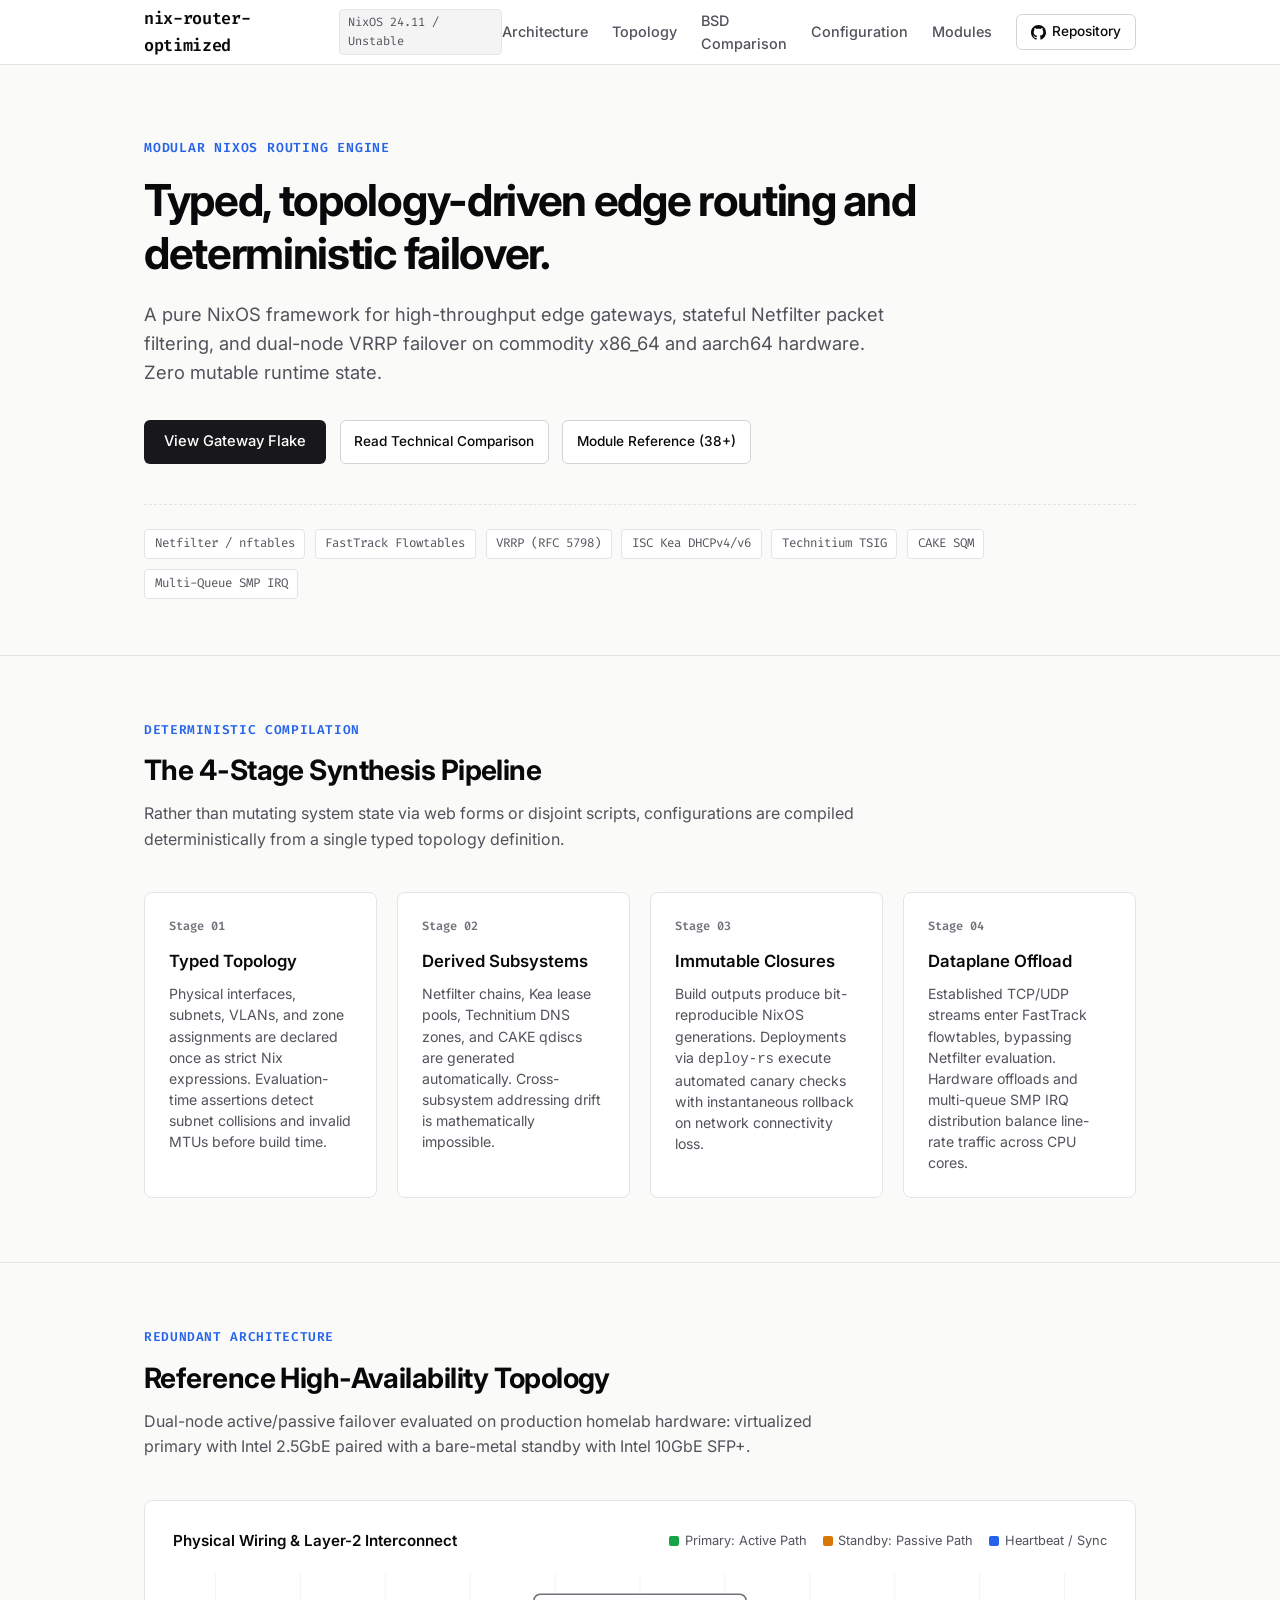
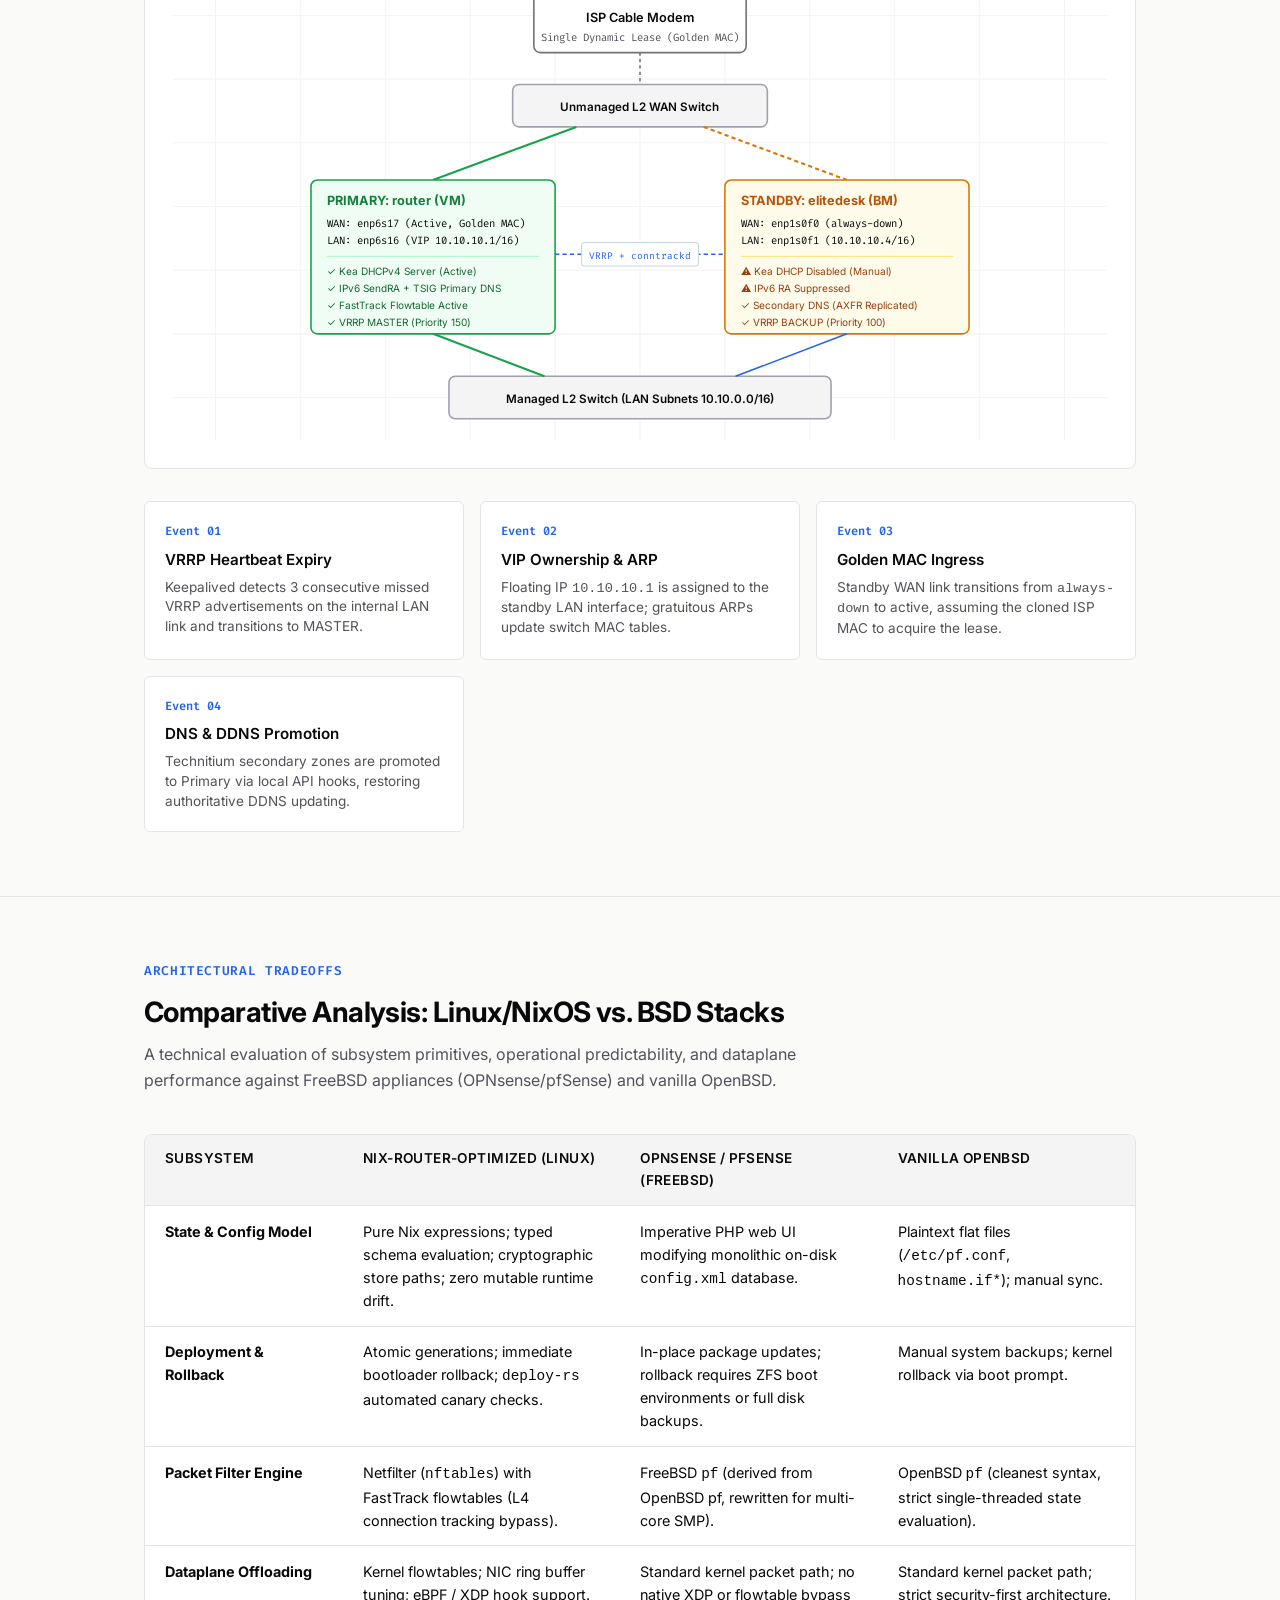
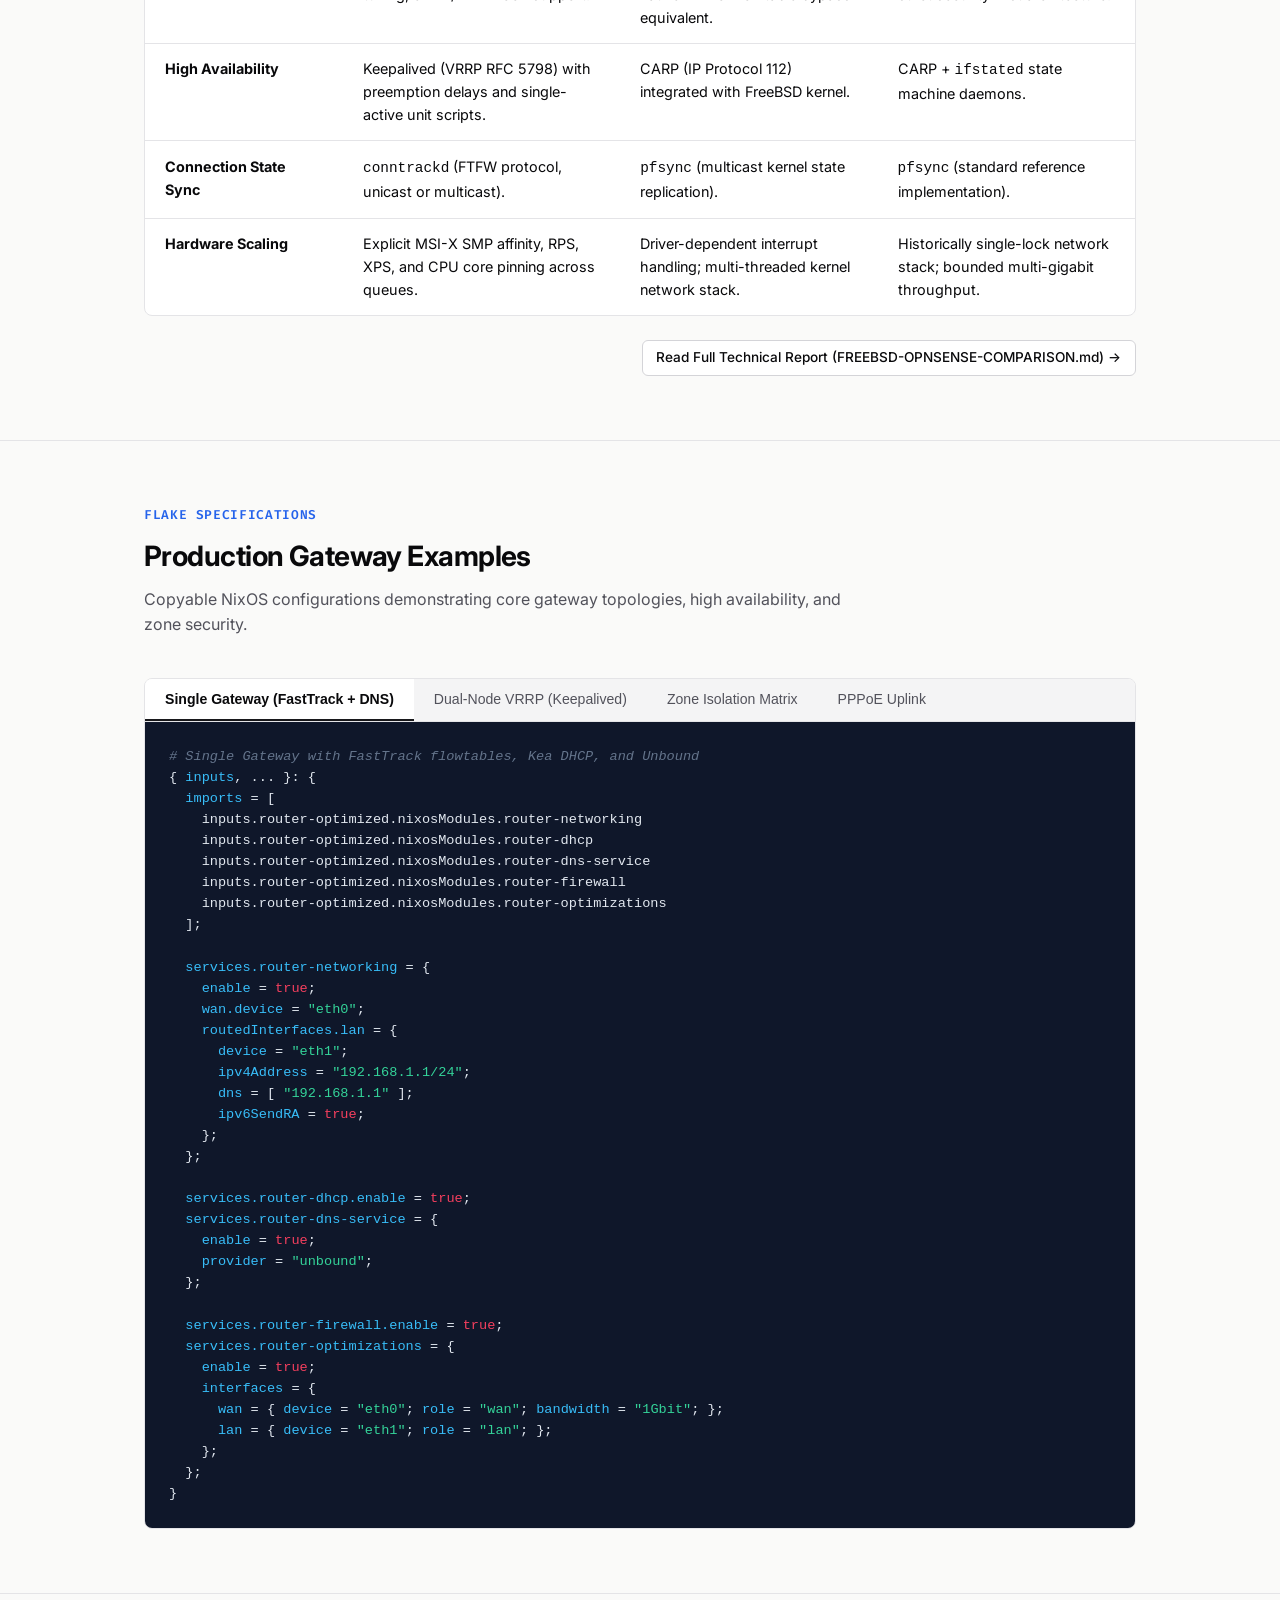
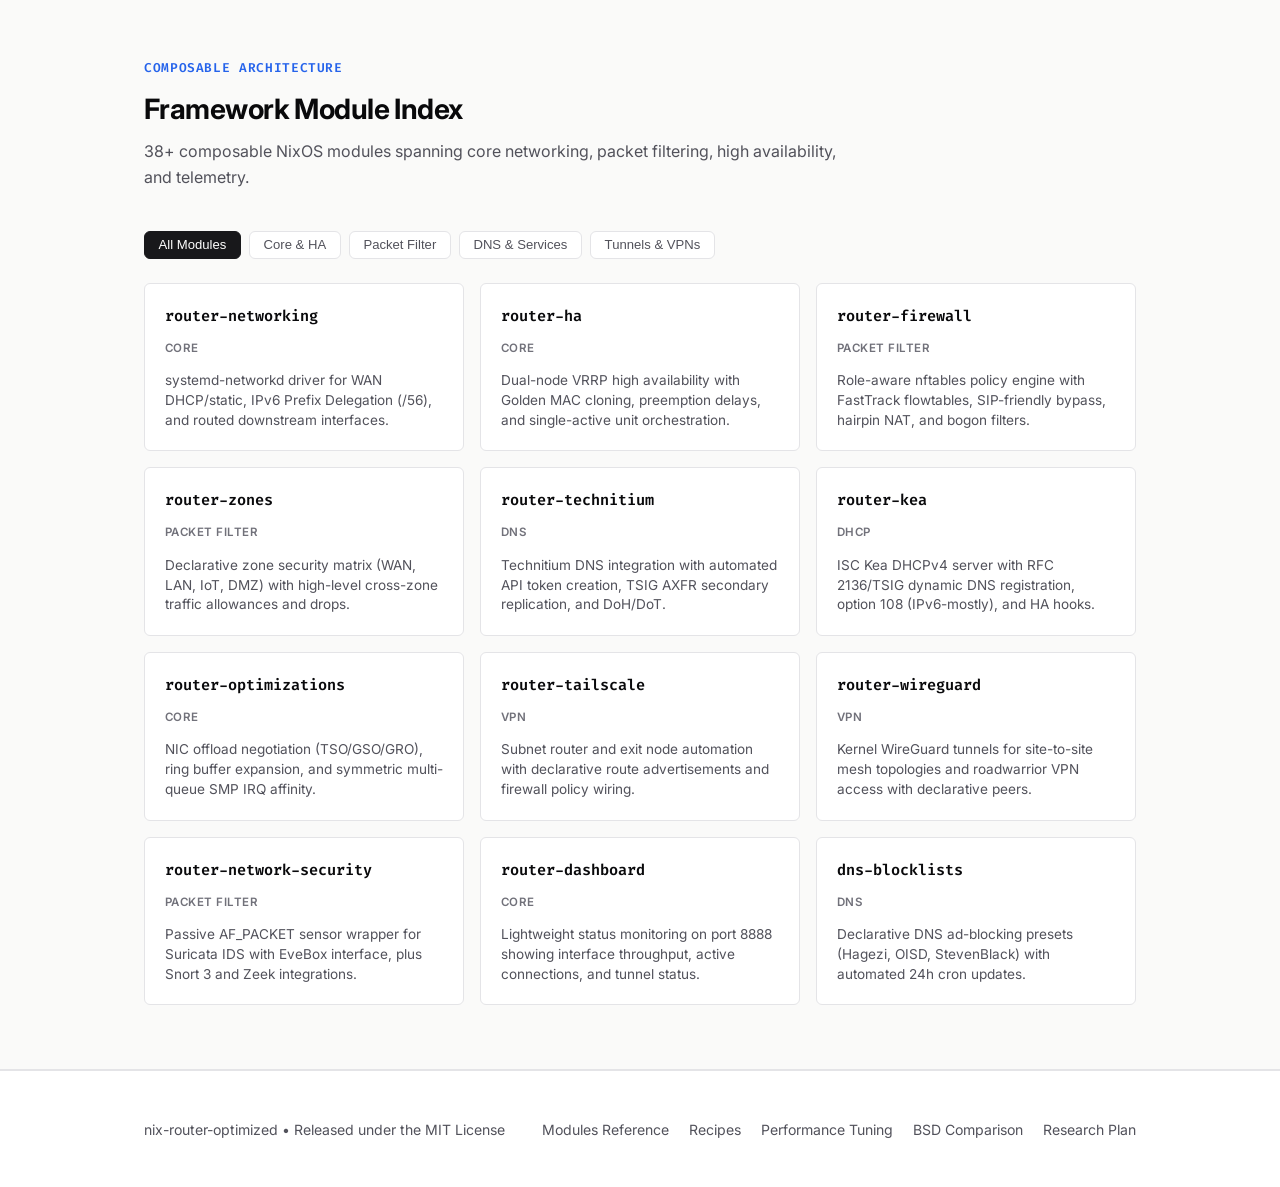
==== commit fadbbcfa: "docs: redesign documentation portal with understated light aesthetic and rewrite README for technica" ====
--- a/docs/index.html
+++ b/docs/index.html
@@ -3,602 +3,870 @@
 <head>
   <meta charset="UTF-8">
   <meta name="viewport" content="width=device-width, initial-scale=1.0">
-  <title>NixOS Router Framework | Declarative, High-Performance Edge Routing</title>
-  <meta name="description" content="A typed, topology-driven declarative router framework for NixOS: deterministic edge networking, dual-node HA failover, and line-rate performance.">
+  <title>nix-router-optimized | Declarative Edge Routing for NixOS</title>
+  <meta name="description" content="A typed, topology-driven declarative router framework for NixOS: deterministic edge networking, dual-node HA failover, and hardware-accelerated forwarding.">
   <link rel="preconnect" href="https://fonts.googleapis.com">
   <link rel="preconnect" href="https://fonts.gstatic.com" crossorigin>
-  <link href="https://fonts.googleapis.com/css2?family=Fira+Code:wght@400;600&family=Inter:wght@400;500;600;700;800&display=swap" rel="stylesheet">
+  <link href="https://fonts.googleapis.com/css2?family=Fira+Code:wght@400;500;600&family=Inter:wght@400;500;600;700&display=swap" rel="stylesheet">
   <style>
     :root {
-      --bg: #090d16;
-      --bg-card: rgba(18, 26, 43, 0.75);
-      --bg-card-hover: rgba(26, 38, 64, 0.9);
-      --border: rgba(255, 255, 255, 0.1);
-      --border-accent: rgba(56, 189, 248, 0.4);
-      --text: #f1f5f9;
-      --text-muted: #94a3b8;
-      --cyan: #38bdf8;
-      --cyan-glow: rgba(56, 189, 248, 0.25);
-      --green: #34d399;
-      --amber: #fbbf24;
-      --purple: #a855f7;
-      --code-bg: #0b1120;
+      --bg: #fafaf9;
+      --surface: #ffffff;
+      --surface-subtle: #f4f4f5;
+      --border: #e4e4e7;
+      --border-strong: #d4d4d8;
+      --text: #09090b;
+      --text-muted: #52525b;
+      --text-subtle: #71717a;
+      --primary: #18181b;
+      --primary-accent: #2563eb;
+      --code-bg: #0f172a;
+      --code-text: #e2e8f0;
+      --tag-bg: #f4f4f5;
+      --tag-border: #e4e4e7;
     }
 
     * { box-sizing: border-box; margin: 0; padding: 0; }
+
     body {
-      font-family: 'Inter', -apple-system, BlinkMacSystemFont, sans-serif;
+      font-family: 'Inter', -apple-system, BlinkMacSystemFont, "Segoe UI", Roboto, sans-serif;
       background: var(--bg);
       color: var(--text);
       line-height: 1.6;
-      overflow-x: hidden;
-    }
-
-    /* Ambient background gradient glow */
-    .ambient-glow {
-      position: fixed;
-      top: 0;
-      left: 50%;
-      transform: translateX(-50%);
-      width: 1000px;
-      height: 450px;
-      background: radial-gradient(circle, rgba(56, 189, 248, 0.15) 0%, rgba(168, 85, 247, 0.08) 50%, transparent 80%);
-      pointer-events: none;
-      z-index: 0;
-    }
-
+      -webkit-font-smoothing: antialiased;
+    }
+
+    /* Layout */
+    .container {
+      max-width: 1040px;
+      margin: 0 auto;
+      padding: 0 1.5rem;
+    }
+
+    /* Header */
     header {
+      background: var(--surface);
+      border-bottom: 1px solid var(--border);
       position: sticky;
       top: 0;
-      z-index: 100;
-      backdrop-filter: blur(16px);
-      background: rgba(9, 13, 22, 0.8);
-      border-bottom: 1px solid var(--border);
-      padding: 1rem 2rem;
+      z-index: 50;
+    }
+    .header-inner {
       display: flex;
       justify-content: space-between;
       align-items: center;
-    }
-
-    .logo {
-      font-weight: 800;
-      font-size: 1.25rem;
+      height: 64px;
+    }
+    .brand {
       display: flex;
       align-items: center;
-      gap: 0.6rem;
-      color: var(--text);
+      gap: 0.75rem;
       text-decoration: none;
-    }
-    .logo span { color: var(--cyan); }
-
-    nav { display: flex; gap: 1.5rem; align-items: center; }
+      color: var(--text);
+    }
+    .brand-title {
+      font-family: 'Fira Code', monospace;
+      font-size: 1.05rem;
+      font-weight: 600;
+      letter-spacing: -0.02em;
+    }
+    .brand-badge {
+      font-size: 0.75rem;
+      background: var(--surface-subtle);
+      border: 1px solid var(--border);
+      color: var(--text-muted);
+      padding: 0.15rem 0.5rem;
+      border-radius: 4px;
+      font-family: 'Fira Code', monospace;
+    }
+    nav {
+      display: flex;
+      gap: 1.5rem;
+      align-items: center;
+    }
     nav a {
       color: var(--text-muted);
       text-decoration: none;
-      font-size: 0.95rem;
+      font-size: 0.9rem;
       font-weight: 500;
-      transition: color 0.2s;
-    }
-    nav a:hover { color: var(--cyan); }
-
-    .btn-github {
-      background: #1e293b;
-      color: #fff;
-      padding: 0.5rem 1rem;
-      border-radius: 8px;
-      border: 1px solid var(--border);
-      display: flex;
+      transition: color 0.15s ease;
+    }
+    nav a:hover {
+      color: var(--text);
+    }
+    .btn-outline {
+      display: inline-flex;
       align-items: center;
-      gap: 0.5rem;
-      font-weight: 600;
-      font-size: 0.9rem;
+      gap: 0.4rem;
+      padding: 0.4rem 0.85rem;
+      border: 1px solid var(--border-strong);
+      border-radius: 6px;
+      font-size: 0.85rem;
+      font-weight: 500;
+      color: var(--text);
       text-decoration: none;
-      transition: all 0.2s;
-    }
-    .btn-github:hover {
-      background: #334155;
-      border-color: var(--cyan);
-      box-shadow: 0 0 15px var(--cyan-glow);
-    }
-
-    .container {
-      max-width: 1200px;
-      margin: 0 auto;
-      padding: 3rem 1.5rem;
-      position: relative;
-      z-index: 1;
+      background: var(--surface);
+      transition: background 0.15s ease, border-color 0.15s ease;
+    }
+    .btn-outline:hover {
+      background: var(--surface-subtle);
+      border-color: #a1a1aa;
     }
 
     /* Hero */
     .hero {
-      text-align: center;
-      padding: 4rem 1rem 3rem;
-      max-width: 900px;
-      margin: 0 auto;
-    }
-    .badge {
+      padding: 4.5rem 0 3.5rem;
+      border-bottom: 1px solid var(--border);
+    }
+    .hero-eyebrow {
+      font-family: 'Fira Code', monospace;
+      font-size: 0.82rem;
+      color: var(--primary-accent);
+      font-weight: 600;
+      text-transform: uppercase;
+      letter-spacing: 0.06em;
+      margin-bottom: 1rem;
+    }
+    .hero h1 {
+      font-size: 2.75rem;
+      font-weight: 700;
+      line-height: 1.2;
+      letter-spacing: -0.03em;
+      color: var(--text);
+      max-width: 820px;
+      margin-bottom: 1.25rem;
+    }
+    .hero p {
+      font-size: 1.15rem;
+      color: var(--text-muted);
+      line-height: 1.6;
+      max-width: 760px;
+      margin-bottom: 2rem;
+    }
+    .hero-actions {
+      display: flex;
+      gap: 0.85rem;
+      flex-wrap: wrap;
+      margin-bottom: 2.5rem;
+    }
+    .btn-primary {
       display: inline-flex;
       align-items: center;
       gap: 0.5rem;
-      padding: 0.35rem 0.85rem;
-      background: rgba(56, 189, 248, 0.1);
-      border: 1px solid rgba(56, 189, 248, 0.3);
-      border-radius: 9999px;
-      color: var(--cyan);
-      font-size: 0.85rem;
+      padding: 0.65rem 1.25rem;
+      background: var(--primary);
+      color: #ffffff;
+      border-radius: 6px;
+      font-size: 0.92rem;
+      font-weight: 500;
+      text-decoration: none;
+      transition: opacity 0.15s ease;
+    }
+    .btn-primary:hover {
+      opacity: 0.9;
+    }
+    .meta-bar {
+      display: flex;
+      flex-wrap: wrap;
+      gap: 0.6rem;
+      padding-top: 1.5rem;
+      border-top: 1px dashed var(--border);
+    }
+    .meta-pill {
+      font-family: 'Fira Code', monospace;
+      font-size: 0.78rem;
+      background: var(--surface);
+      border: 1px solid var(--border);
+      padding: 0.25rem 0.6rem;
+      border-radius: 4px;
+      color: var(--text-muted);
+    }
+
+    /* Section common */
+    section {
+      padding: 4rem 0;
+      border-bottom: 1px solid var(--border);
+    }
+    .section-header {
+      margin-bottom: 2.5rem;
+    }
+    .section-eyebrow {
+      font-family: 'Fira Code', monospace;
+      font-size: 0.8rem;
+      color: var(--primary-accent);
       font-weight: 600;
-      margin-bottom: 1.5rem;
-    }
-    .hero h1 {
-      font-size: 3.2rem;
-      font-weight: 800;
-      line-height: 1.15;
-      margin-bottom: 1.25rem;
-      letter-spacing: -0.03em;
-    }
-    .hero h1 .gradient-text {
-      background: linear-gradient(135deg, #38bdf8 0%, #818cf8 50%, #c084fc 100%);
-      -webkit-background-clip: text;
-      -webkit-text-fill-color: transparent;
-    }
-    .hero p {
-      font-size: 1.2rem;
-      color: var(--text-muted);
-      margin-bottom: 2rem;
-      max-width: 750px;
-      margin-left: auto;
-      margin-right: auto;
-    }
-    .hero-actions {
-      display: flex;
-      justify-content: center;
-      gap: 1rem;
-      flex-wrap: wrap;
-    }
-    .btn-primary {
-      background: linear-gradient(135deg, #0284c7 0%, #2563eb 100%);
-      color: #fff;
-      padding: 0.85rem 1.8rem;
-      border-radius: 10px;
-      font-weight: 600;
-      text-decoration: none;
-      box-shadow: 0 4px 20px var(--cyan-glow);
-      transition: all 0.2s;
-    }
-    .btn-primary:hover {
-      transform: translateY(-2px);
-      box-shadow: 0 6px 25px rgba(56, 189, 248, 0.4);
-    }
-    .btn-secondary {
-      background: rgba(255, 255, 255, 0.05);
-      color: var(--text);
-      padding: 0.85rem 1.8rem;
-      border-radius: 10px;
-      font-weight: 600;
-      text-decoration: none;
-      border: 1px solid var(--border);
-      transition: all 0.2s;
-    }
-    .btn-secondary:hover {
-      background: rgba(255, 255, 255, 0.1);
-      border-color: var(--cyan);
-    }
-
-    /* Section Styles */
+      text-transform: uppercase;
+      letter-spacing: 0.05em;
+      margin-bottom: 0.5rem;
+    }
     .section-title {
-      font-size: 2rem;
+      font-size: 1.75rem;
       font-weight: 700;
-      text-align: center;
-      margin-bottom: 0.75rem;
       letter-spacing: -0.02em;
-    }
-    .section-subtitle {
-      text-align: center;
-      color: var(--text-muted);
-      margin-bottom: 3rem;
-      font-size: 1.1rem;
-    }
-
-    /* 4-Stage Pipeline */
+      color: var(--text);
+      margin-bottom: 0.5rem;
+    }
+    .section-desc {
+      color: var(--text-muted);
+      font-size: 1rem;
+      max-width: 720px;
+    }
+
+    /* Pipeline Grid */
     .pipeline-grid {
       display: grid;
-      grid-template-columns: repeat(auto-fit, minmax(260px, 1fr));
-      gap: 1.5rem;
-      margin-bottom: 5rem;
-    }
-    .pipeline-card {
-      background: var(--bg-card);
+      grid-template-columns: repeat(4, 1fr);
+      gap: 1.25rem;
+    }
+    @media (max-width: 860px) {
+      .pipeline-grid { grid-template-columns: repeat(2, 1fr); }
+    }
+    @media (max-width: 520px) {
+      .pipeline-grid { grid-template-columns: 1fr; }
+    }
+    .pipeline-item {
+      background: var(--surface);
       border: 1px solid var(--border);
-      border-radius: 14px;
-      padding: 1.75rem;
-      backdrop-filter: blur(12px);
-      transition: all 0.3s;
-      position: relative;
-      overflow: hidden;
-    }
-    .pipeline-card:hover {
-      transform: translateY(-4px);
-      border-color: var(--cyan);
-      box-shadow: 0 10px 30px rgba(0, 0, 0, 0.5);
+      border-radius: 8px;
+      padding: 1.5rem;
+      display: flex;
+      flex-direction: column;
     }
     .pipeline-step {
       font-family: 'Fira Code', monospace;
-      font-size: 0.8rem;
-      color: var(--cyan);
+      font-size: 0.75rem;
       font-weight: 600;
+      color: var(--text-subtle);
       margin-bottom: 0.75rem;
-      text-transform: uppercase;
-      letter-spacing: 0.05em;
-    }
-    .pipeline-card h3 {
-      font-size: 1.25rem;
-      margin-bottom: 0.6rem;
-    }
-    .pipeline-card p {
-      color: var(--text-muted);
-      font-size: 0.95rem;
+    }
+    .pipeline-item h3 {
+      font-size: 1.05rem;
+      font-weight: 600;
+      margin-bottom: 0.5rem;
+      color: var(--text);
+    }
+    .pipeline-item p {
+      font-size: 0.88rem;
+      color: var(--text-muted);
       line-height: 1.5;
     }
 
-    /* Interactive Topology Diagram */
-    .diagram-container {
-      background: #060911;
+    /* Topology Schematic */
+    .schematic-box {
+      background: var(--surface);
       border: 1px solid var(--border);
-      border-radius: 16px;
-      padding: 2.5rem;
-      margin-bottom: 5rem;
-      box-shadow: 0 20px 40px rgba(0,0,0,0.6);
-    }
-    .diagram-header {
+      border-radius: 8px;
+      padding: 1.75rem;
+      margin-bottom: 2rem;
+    }
+    .schematic-caption {
       display: flex;
       justify-content: space-between;
       align-items: center;
-      margin-bottom: 2rem;
+      margin-bottom: 1.25rem;
       flex-wrap: wrap;
+      gap: 0.75rem;
+    }
+    .schematic-caption h4 {
+      font-size: 0.95rem;
+      font-weight: 600;
+    }
+    .schematic-legend {
+      display: flex;
       gap: 1rem;
-    }
-    .diagram-header h3 { font-size: 1.3rem; }
-    .diagram-badges { display: flex; gap: 0.5rem; }
-    .status-badge {
-      font-size: 0.75rem;
-      padding: 0.25rem 0.65rem;
-      border-radius: 6px;
-      font-weight: 600;
-      font-family: 'Fira Code', monospace;
-    }
-    .badge-primary { background: rgba(52, 211, 153, 0.15); color: var(--green); border: 1px solid rgba(52, 211, 153, 0.3); }
-    .badge-standby { background: rgba(251, 191, 36, 0.15); color: var(--amber); border: 1px solid rgba(251, 191, 36, 0.3); }
-
-    /* SVG Topology styling */
-    svg.topology-svg {
+      font-size: 0.8rem;
+      color: var(--text-muted);
+    }
+    .legend-item {
+      display: flex;
+      align-items: center;
+      gap: 0.35rem;
+    }
+    .legend-indicator {
+      width: 10px;
+      height: 10px;
+      border-radius: 2px;
+    }
+    .topology-svg {
       width: 100%;
       height: auto;
       display: block;
     }
-    .svg-node {
-      cursor: pointer;
-      transition: filter 0.2s;
-    }
-    .svg-node:hover {
-      filter: drop-shadow(0 0 10px rgba(56, 189, 248, 0.6));
-    }
-
-    /* Code Walkthrough Tabs */
+
+    /* HA Sequence */
+    .sequence-grid {
+      display: grid;
+      grid-template-columns: repeat(auto-fit, minmax(280px, 1fr));
+      gap: 1rem;
+    }
+    .sequence-card {
+      background: var(--surface);
+      border: 1px solid var(--border);
+      border-radius: 6px;
+      padding: 1.25rem;
+    }
+    .sequence-num {
+      font-family: 'Fira Code', monospace;
+      font-size: 0.75rem;
+      color: var(--primary-accent);
+      font-weight: 600;
+      margin-bottom: 0.4rem;
+    }
+    .sequence-card h4 {
+      font-size: 0.95rem;
+      font-weight: 600;
+      margin-bottom: 0.35rem;
+    }
+    .sequence-card p {
+      font-size: 0.85rem;
+      color: var(--text-muted);
+      line-height: 1.45;
+    }
+
+    /* Code Tabs */
     .tabs-wrapper {
-      margin-bottom: 5rem;
+      background: var(--surface);
+      border: 1px solid var(--border);
+      border-radius: 8px;
+      overflow: hidden;
     }
     .tabs-nav {
       display: flex;
-      gap: 0.5rem;
+      background: var(--surface-subtle);
       border-bottom: 1px solid var(--border);
-      margin-bottom: 1.5rem;
       overflow-x: auto;
     }
     .tab-btn {
+      padding: 0.75rem 1.25rem;
       background: none;
       border: none;
-      padding: 0.75rem 1.25rem;
-      color: var(--text-muted);
-      font-weight: 600;
-      font-size: 0.95rem;
+      font-size: 0.88rem;
+      font-weight: 500;
+      color: var(--text-muted);
       cursor: pointer;
       border-bottom: 2px solid transparent;
-      transition: all 0.2s;
       white-space: nowrap;
+      transition: all 0.15s ease;
+    }
+    .tab-btn:hover {
+      color: var(--text);
     }
     .tab-btn.active {
-      color: var(--cyan);
-      border-bottom-color: var(--cyan);
+      color: var(--text);
+      background: var(--surface);
+      border-bottom-color: var(--primary);
+      font-weight: 600;
     }
     .tab-content {
       display: none;
+      padding: 1.5rem;
       background: var(--code-bg);
+      font-family: 'Fira Code', monospace;
+      font-size: 0.85rem;
+      overflow-x: auto;
+    }
+    .tab-content.active {
+      display: block;
+    }
+    pre {
+      color: var(--code-text);
+      line-height: 1.55;
+    }
+    .syn-k { color: #f43f5e; }
+    .syn-s { color: #34d399; }
+    .syn-c { color: #64748b; font-style: italic; }
+    .syn-a { color: #38bdf8; }
+    .syn-n { color: #fbbf24; }
+
+    /* Comparison Table */
+    .table-container {
+      background: var(--surface);
       border: 1px solid var(--border);
-      border-radius: 12px;
-      padding: 1.5rem;
+      border-radius: 8px;
+      overflow-x: auto;
+    }
+    table {
+      width: 100%;
+      border-collapse: collapse;
+      text-align: left;
+      font-size: 0.9rem;
+    }
+    th, td {
+      padding: 0.85rem 1.25rem;
+      border-bottom: 1px solid var(--border);
+      vertical-align: top;
+    }
+    th {
+      background: var(--surface-subtle);
+      font-weight: 600;
+      color: var(--text);
+      font-size: 0.85rem;
+      text-transform: uppercase;
+      letter-spacing: 0.03em;
+    }
+    tr:last-child td {
+      border-bottom: none;
+    }
+    td strong {
+      color: var(--text);
+      display: block;
+      margin-bottom: 0.2rem;
+    }
+    .text-sm-mono {
       font-family: 'Fira Code', monospace;
-      font-size: 0.9rem;
-      overflow-x: auto;
-      box-shadow: inset 0 2px 8px rgba(0,0,0,0.4);
-    }
-    .tab-content.active { display: block; }
-    pre { color: #e2e8f0; line-height: 1.5; }
-    .keyword { color: #f43f5e; font-weight: 600; }
-    .string { color: #34d399; }
-    .comment { color: #64748b; font-style: italic; }
-    .attr { color: #38bdf8; }
-
-    /* Modules Catalog Grid */
+      font-size: 0.82rem;
+      color: var(--text-muted);
+    }
+
+    /* Modules Catalog */
     .modules-filter {
       display: flex;
-      justify-content: center;
       gap: 0.5rem;
-      margin-bottom: 2rem;
+      margin-bottom: 1.5rem;
       flex-wrap: wrap;
     }
     .filter-btn {
-      background: #1e293b;
+      background: var(--surface);
       border: 1px solid var(--border);
-      color: var(--text-muted);
-      padding: 0.4rem 1rem;
-      border-radius: 20px;
-      font-size: 0.85rem;
+      padding: 0.35rem 0.85rem;
+      border-radius: 6px;
+      font-size: 0.82rem;
+      font-weight: 500;
+      color: var(--text-muted);
       cursor: pointer;
-      transition: all 0.2s;
-    }
-    .filter-btn.active, .filter-btn:hover {
-      background: var(--cyan);
-      color: #0b1120;
-      font-weight: 600;
-      border-color: var(--cyan);
+      transition: all 0.15s ease;
+    }
+    .filter-btn:hover {
+      border-color: var(--border-strong);
+      color: var(--text);
+    }
+    .filter-btn.active {
+      background: var(--primary);
+      border-color: var(--primary);
+      color: #ffffff;
     }
     .modules-grid {
       display: grid;
-      grid-template-columns: repeat(auto-fill, minmax(320px, 1fr));
+      grid-template-columns: repeat(auto-fill, minmax(310px, 1fr));
+      gap: 1rem;
+    }
+    .module-card {
+      background: var(--surface);
+      border: 1px solid var(--border);
+      border-radius: 6px;
+      padding: 1.25rem;
+      display: flex;
+      flex-direction: column;
+      justify-content: space-between;
+    }
+    .module-card-header {
+      margin-bottom: 0.75rem;
+    }
+    .module-name {
+      font-family: 'Fira Code', monospace;
+      font-size: 0.95rem;
+      font-weight: 600;
+      color: var(--text);
+      margin-bottom: 0.35rem;
+    }
+    .module-category {
+      display: inline-block;
+      font-size: 0.72rem;
+      text-transform: uppercase;
+      letter-spacing: 0.04em;
+      color: var(--text-subtle);
+      font-weight: 600;
+    }
+    .module-card p {
+      font-size: 0.85rem;
+      color: var(--text-muted);
+      line-height: 1.45;
+    }
+
+    /* Footer */
+    footer {
+      background: var(--surface);
+      border-top: 1px solid var(--border);
+      padding: 3rem 0;
+      font-size: 0.88rem;
+      color: var(--text-muted);
+    }
+    .footer-inner {
+      display: flex;
+      justify-content: space-between;
+      align-items: center;
+      flex-wrap: wrap;
+      gap: 1rem;
+    }
+    .footer-links {
+      display: flex;
       gap: 1.25rem;
-      margin-bottom: 5rem;
-    }
-    .module-card {
-      background: var(--bg-card);
-      border: 1px solid var(--border);
-      border-radius: 12px;
-      padding: 1.5rem;
-      transition: all 0.2s;
-    }
-    .module-card:hover {
-      border-color: var(--cyan);
-      background: var(--bg-card-hover);
-      transform: translateY(-2px);
-    }
-    .module-card h4 {
-      font-family: 'Fira Code', monospace;
-      font-size: 1.1rem;
-      color: var(--cyan);
-      margin-bottom: 0.5rem;
-    }
-    .module-card p {
-      color: var(--text-muted);
-      font-size: 0.9rem;
-      line-height: 1.45;
-    }
-
-    /* Comparison Box */
-    .comparison-section {
-      background: linear-gradient(180deg, rgba(30, 41, 59, 0.4) 0%, rgba(15, 23, 42, 0.8) 100%);
-      border: 1px solid var(--border);
-      border-radius: 16px;
-      padding: 3rem 2rem;
-      margin-bottom: 5rem;
-    }
-    .comp-grid {
-      display: grid;
-      grid-template-columns: 1fr 1fr;
-      gap: 2rem;
-      margin-top: 2rem;
-    }
-    @media (max-width: 768px) {
-      .comp-grid { grid-template-columns: 1fr; }
-    }
-    .comp-card {
-      background: rgba(11, 17, 32, 0.6);
-      border: 1px solid var(--border);
-      border-radius: 12px;
-      padding: 1.75rem;
-    }
-    .comp-card h3 { font-size: 1.3rem; margin-bottom: 1rem; }
-    .comp-card ul { list-style: none; }
-    .comp-card li {
-      padding: 0.5rem 0;
-      border-bottom: 1px solid rgba(255,255,255,0.05);
-      font-size: 0.95rem;
-      display: flex;
-      gap: 0.5rem;
-    }
-    .comp-card li:last-child { border-bottom: none; }
-
-    footer {
-      border-top: 1px solid var(--border);
-      padding: 3rem 1.5rem;
-      text-align: center;
-      color: var(--text-muted);
-      font-size: 0.9rem;
-    }
-    footer a { color: var(--cyan); text-decoration: none; }
+      flex-wrap: wrap;
+    }
+    .footer-links a {
+      color: var(--text-muted);
+      text-decoration: none;
+      transition: color 0.15s ease;
+    }
+    .footer-links a:hover {
+      color: var(--text);
+    }
   </style>
 </head>
 <body>
-  <div class="ambient-glow"></div>
 
   <header>
-    <a href="#" class="logo">
-      <svg width="24" height="24" viewBox="0 0 24 24" fill="none" stroke="currentColor" stroke-width="2.5"><path d="M5 12h14M12 5l7 7-7 7"/></svg>
-      nix-router-<span>optimized</span>
-    </a>
-    <nav>
-      <a href="#pipeline">Architecture</a>
-      <a href="#topology">Topology (HA)</a>
-      <a href="#quickstart">Quick Start</a>
-      <a href="#modules">Modules</a>
-      <a href="https://github.com/deepwatrcreatur/nix-router-optimized" class="btn-github" target="_blank" rel="noreferrer">
-        <svg width="18" height="18" viewBox="0 0 24 24" fill="currentColor"><path d="M12 0c-6.626 0-12 5.373-12 12 0 5.302 3.438 9.8 8.207 11.387.599.111.793-.261.793-.577v-2.234c-3.338.726-4.033-1.416-4.033-1.416-.546-1.387-1.333-1.756-1.333-1.756-1.089-.745.083-.729.083-.729 1.205.084 1.839 1.237 1.839 1.237 1.07 1.834 2.807 1.304 3.492.997.107-.775.418-1.305.762-1.604-2.665-.305-5.467-1.334-5.467-5.931 0-1.311.469-2.381 1.236-3.221-.124-.303-.535-1.524.117-3.176 0 0 1.008-.322 3.301 1.23.957-.266 1.983-.399 3.003-.404 1.02.005 2.047.138 3.006.404 2.291-1.552 3.297-1.23 3.297-1.23.653 1.653.242 2.874.118 3.176.77.84 1.235 1.911 1.235 3.221 0 4.609-2.807 5.624-5.479 5.921.43.372.823 1.102.823 2.222v3.293c0 .319.192.694.801.576 4.765-1.589 8.199-6.086 8.199-11.386 0-6.627-5.373-12-12-12z"/></svg>
-        GitHub
+    <div class="container header-inner">
+      <a href="#" class="brand">
+        <span class="brand-title">nix-router-optimized</span>
+        <span class="brand-badge">NixOS 24.11 / Unstable</span>
       </a>
-    </nav>
+      <nav>
+        <a href="#pipeline">Architecture</a>
+        <a href="#topology">Topology</a>
+        <a href="#comparison">BSD Comparison</a>
+        <a href="#configuration">Configuration</a>
+        <a href="#modules">Modules</a>
+        <a href="https://github.com/deepwatrcreatur/nix-router-optimized" class="btn-outline" target="_blank" rel="noreferrer">
+          <svg width="15" height="15" viewBox="0 0 24 24" fill="currentColor"><path d="M12 0c-6.626 0-12 5.373-12 12 0 5.302 3.438 9.8 8.207 11.387.599.111.793-.261.793-.577v-2.234c-3.338.726-4.033-1.416-4.033-1.416-.546-1.387-1.333-1.756-1.333-1.756-1.089-.745.083-.729.083-.729 1.205.084 1.839 1.237 1.839 1.237 1.07 1.834 2.807 1.304 3.492.997.107-.775.418-1.305.762-1.604-2.665-.305-5.467-1.334-5.467-5.931 0-1.311.469-2.381 1.236-3.221-.124-.303-.535-1.524.117-3.176 0 0 1.008-.322 3.301 1.23.957-.266 1.983-.399 3.003-.404 1.02.005 2.047.138 3.006.404 2.291-1.552 3.297-1.23 3.297-1.23.653 1.653.242 2.874.118 3.176.77.84 1.235 1.911 1.235 3.221 0 4.609-2.807 5.624-5.479 5.921.43.372.823 1.102.823 2.222v3.293c0 .319.192.694.801.576 4.765-1.589 8.199-6.086 8.199-11.386 0-6.627-5.373-12-12-12z"/></svg>
+          Repository
+        </a>
+      </nav>
+    </div>
   </header>
 
-  <div class="container">
+  <main>
+    <!-- Hero Section -->
     <div class="hero">
-      <div class="badge">
-        <span style="color:var(--green)">●</span> Active Development on Reference Hardware
-      </div>
-      <h1>Declarative, Carrier-Grade Edge Routing on <span class="gradient-text">NixOS</span></h1>
-      <p>
-        Replace black-box appliances with deterministic infrastructure-as-code. 
-        Featuring FastTrack flowtable offload, dual-node VRRP failover with Golden MAC cloning, 
-        and strict systemd slice isolation.
-      </p>
-      <div class="hero-actions">
-        <a href="#quickstart" class="btn-primary">Get Started in 60s</a>
-        <a href="#topology" class="btn-secondary">Explore HA Topology</a>
+      <div class="container">
+        <div class="hero-eyebrow">Modular NixOS Routing Engine</div>
+        <h1>Typed, topology-driven edge routing and deterministic failover.</h1>
+        <p>
+          A pure NixOS framework for high-throughput edge gateways, stateful Netfilter packet filtering,
+          and dual-node VRRP failover on commodity x86_64 and aarch64 hardware. Zero mutable runtime state.
+        </p>
+        <div class="hero-actions">
+          <a href="#configuration" class="btn-primary">View Gateway Flake</a>
+          <a href="#comparison" class="btn-outline">Read Technical Comparison</a>
+          <a href="https://github.com/deepwatrcreatur/nix-router-optimized/blob/main/docs/MODULES.md" class="btn-outline" target="_blank" rel="noreferrer">Module Reference (38+)</a>
+        </div>
+        <div class="meta-bar">
+          <span class="meta-pill">Netfilter / nftables</span>
+          <span class="meta-pill">FastTrack Flowtables</span>
+          <span class="meta-pill">VRRP (RFC 5798)</span>
+          <span class="meta-pill">ISC Kea DHCPv4/v6</span>
+          <span class="meta-pill">Technitium TSIG</span>
+          <span class="meta-pill">CAKE SQM</span>
+          <span class="meta-pill">Multi-Queue SMP IRQ</span>
+        </div>
       </div>
     </div>
 
     <!-- 4-Stage Pipeline -->
-    <div id="pipeline" style="padding-top: 3rem;">
-      <h2 class="section-title">The 4-Stage Declarative Pipeline</h2>
-      <p class="section-subtitle">A deterministic engine replacing brittle imperative shell scripts and opaque web forms</p>
-
-      <div class="pipeline-grid">
-        <div class="pipeline-card">
-          <div class="pipeline-step">Stage 01</div>
-          <h3>Typed Topology</h3>
-          <p>Interfaces, subnets, links, and VLANs are modeled as strict Nix types. Evaluation-time assertions catch IP overlaps and port conflicts at build time.</p>
-        </div>
-        <div class="pipeline-card">
-          <div class="pipeline-step">Stage 02</div>
-          <h3>Derived Config</h3>
-          <p>Firewall rule trees (nftables), DHCP pools (Kea), and DNS zones (Technitium) are deterministically compiled from your single source of truth topology.</p>
-        </div>
-        <div class="pipeline-card">
-          <div class="pipeline-step">Stage 03</div>
-          <h3>Immutable Deploy</h3>
-          <p>Generates bit-identical NixOS system closures. Deployed atomically via <code>deploy-rs</code> with instant rollback if networking drops.</p>
-        </div>
-        <div class="pipeline-card">
-          <div class="pipeline-step">Stage 04</div>
-          <h3>Measurable Perf</h3>
-          <p>Hardware-aware offloads (TSO/GSO/GRO), FastTrack connection bypass, CAKE bufferbloat shaping, and structured telemetry via <code>routerctl</code>.</p>
+    <section id="pipeline">
+      <div class="container">
+        <div class="section-header">
+          <div class="section-eyebrow">Deterministic Compilation</div>
+          <h2 class="section-title">The 4-Stage Synthesis Pipeline</h2>
+          <p class="section-desc">
+            Rather than mutating system state via web forms or disjoint scripts, configurations are compiled
+            deterministically from a single typed topology definition.
+          </p>
+        </div>
+        <div class="pipeline-grid">
+          <div class="pipeline-item">
+            <span class="pipeline-step">Stage 01</span>
+            <h3>Typed Topology</h3>
+            <p>
+              Physical interfaces, subnets, VLANs, and zone assignments are declared once as strict Nix expressions.
+              Evaluation-time assertions detect subnet collisions and invalid MTUs before build time.
+            </p>
+          </div>
+          <div class="pipeline-item">
+            <span class="pipeline-step">Stage 02</span>
+            <h3>Derived Subsystems</h3>
+            <p>
+              Netfilter chains, Kea lease pools, Technitium DNS zones, and CAKE qdiscs are generated automatically.
+              Cross-subsystem addressing drift is mathematically impossible.
+            </p>
+          </div>
+          <div class="pipeline-item">
+            <span class="pipeline-step">Stage 03</span>
+            <h3>Immutable Closures</h3>
+            <p>
+              Build outputs produce bit-reproducible NixOS generations. Deployments via <code>deploy-rs</code> execute
+              automated canary checks with instantaneous rollback on network connectivity loss.
+            </p>
+          </div>
+          <div class="pipeline-item">
+            <span class="pipeline-step">Stage 04</span>
+            <h3>Dataplane Offload</h3>
+            <p>
+              Established TCP/UDP streams enter FastTrack flowtables, bypassing Netfilter evaluation. Hardware offloads
+              and multi-queue SMP IRQ distribution balance line-rate traffic across CPU cores.
+            </p>
+          </div>
         </div>
       </div>
-    </div>
-
-    <!-- Interactive Topology Diagram -->
-    <div id="topology" class="diagram-container">
-      <div class="diagram-header">
-        <div>
-          <h3>Reference Homelab High-Availability Topology</h3>
-          <p style="color: var(--text-muted); font-size: 0.9rem;">Dual-node failover with ISP modem single-lease constraint & out-of-band management</p>
-        </div>
-        <div class="diagram-badges">
-          <span class="status-badge badge-primary">Primary: router (2.5G igc)</span>
-          <span class="status-badge badge-standby">Standby: elitedesk (10G X520)</span>
+    </section>
+
+    <!-- Topology & High Availability -->
+    <section id="topology">
+      <div class="container">
+        <div class="section-header">
+          <div class="section-eyebrow">Redundant Architecture</div>
+          <h2 class="section-title">Reference High-Availability Topology</h2>
+          <p class="section-desc">
+            Dual-node active/passive failover evaluated on production homelab hardware: virtualized primary with Intel 2.5GbE
+            paired with a bare-metal standby with Intel 10GbE SFP+.
+          </p>
+        </div>
+
+        <div class="schematic-box">
+          <div class="schematic-caption">
+            <h4>Physical Wiring & Layer-2 Interconnect</h4>
+            <div class="schematic-legend">
+              <div class="legend-item"><span class="legend-indicator" style="background: #16a34a;"></span> Primary: Active Path</div>
+              <div class="legend-item"><span class="legend-indicator" style="background: #d97706;"></span> Standby: Passive Path</div>
+              <div class="legend-item"><span class="legend-indicator" style="background: #2563eb;"></span> Heartbeat / Sync</div>
+            </div>
+          </div>
+
+          <!-- Clean Architectural SVG Blueprint -->
+          <svg class="topology-svg" viewBox="0 0 880 440" fill="none" xmlns="http://www.w3.org/2000/svg">
+            <!-- Background Grid Lines -->
+            <path d="M 40 0 L 40 440 M 120 0 L 120 440 M 200 0 L 200 440 M 280 0 L 280 440 M 360 0 L 360 440 M 440 0 L 440 440 M 520 0 L 520 440 M 600 0 L 600 440 M 680 0 L 680 440 M 760 0 L 760 440 M 840 0 L 840 440" stroke="#f4f4f5" stroke-width="1"/>
+            <path d="M 0 40 L 880 40 M 0 100 L 880 100 M 0 160 L 880 160 M 0 220 L 880 220 M 0 280 L 880 280 M 0 340 L 880 340 M 0 400 L 880 400" stroke="#f4f4f5" stroke-width="1"/>
+
+            <!-- ISP Modem Box -->
+            <g transform="translate(340, 20)">
+              <rect width="200" height="55" rx="6" fill="#ffffff" stroke="#71717a" stroke-width="1.5"/>
+              <text x="100" y="26" fill="#09090b" font-size="12" font-weight="600" text-anchor="middle">ISP Cable Modem</text>
+              <text x="100" y="44" fill="#52525b" font-size="10" font-family="'Fira Code', monospace" text-anchor="middle">Single Dynamic Lease (Golden MAC)</text>
+            </g>
+
+            <!-- Line: Modem to WAN Switch -->
+            <path d="M 440 75 L 440 105" stroke="#71717a" stroke-width="1.5" stroke-dasharray="3 3"/>
+
+            <!-- Unmanaged L2 WAN Switch -->
+            <g transform="translate(320, 105)">
+              <rect width="240" height="40" rx="6" fill="#f4f4f5" stroke="#a1a1aa" stroke-width="1.5"/>
+              <text x="120" y="25" fill="#09090b" font-size="11" font-weight="600" text-anchor="middle">Unmanaged L2 WAN Switch</text>
+            </g>
+
+            <!-- Connections from WAN Switch to Nodes -->
+            <path d="M 380 145 L 245 195" stroke="#16a34a" stroke-width="2"/>
+            <path d="M 500 145 L 635 195" stroke="#d97706" stroke-width="2" stroke-dasharray="4 3"/>
+
+            <!-- Primary Node: router (VM) -->
+            <g transform="translate(130, 195)">
+              <rect width="230" height="145" rx="6" fill="#f0fdf4" stroke="#16a34a" stroke-width="1.5"/>
+              <text x="15" y="24" fill="#15803d" font-size="12" font-weight="700">PRIMARY: router (VM)</text>
+              <text x="15" y="44" fill="#09090b" font-size="10" font-family="'Fira Code', monospace">WAN: enp6s17 (Active, Golden MAC)</text>
+              <text x="15" y="60" fill="#09090b" font-size="10" font-family="'Fira Code', monospace">LAN: enp6s16 (VIP 10.10.10.1/16)</text>
+              <line x1="15" y1="72" x2="215" y2="72" stroke="#bbf7d0" stroke-width="1"/>
+              <text x="15" y="90" fill="#166534" font-size="9.5">✓ Kea DHCPv4 Server (Active)</text>
+              <text x="15" y="106" fill="#166534" font-size="9.5">✓ IPv6 SendRA + TSIG Primary DNS</text>
+              <text x="15" y="122" fill="#166534" font-size="9.5">✓ FastTrack Flowtable Active</text>
+              <text x="15" y="138" fill="#166534" font-size="9.5">✓ VRRP MASTER (Priority 150)</text>
+            </g>
+
+            <!-- Standby Node: elitedesk (Baremetal) -->
+            <g transform="translate(520, 195)">
+              <rect width="230" height="145" rx="6" fill="#fffbeb" stroke="#d97706" stroke-width="1.5"/>
+              <text x="15" y="24" fill="#b45309" font-size="12" font-weight="700">STANDBY: elitedesk (BM)</text>
+              <text x="15" y="44" fill="#09090b" font-size="10" font-family="'Fira Code', monospace">WAN: enp1s0f0 (always-down)</text>
+              <text x="15" y="60" fill="#09090b" font-size="10" font-family="'Fira Code', monospace">LAN: enp1s0f1 (10.10.10.4/16)</text>
+              <line x1="15" y1="72" x2="215" y2="72" stroke="#fde68a" stroke-width="1"/>
+              <text x="15" y="90" fill="#92400e" font-size="9.5">⚠ Kea DHCP Disabled (Manual)</text>
+              <text x="15" y="106" fill="#92400e" font-size="9.5">⚠ IPv6 RA Suppressed</text>
+              <text x="15" y="122" fill="#92400e" font-size="9.5">✓ Secondary DNS (AXFR Replicated)</text>
+              <text x="15" y="138" fill="#92400e" font-size="9.5">✓ VRRP BACKUP (Priority 100)</text>
+            </g>
+
+            <!-- State Sync / VRRP Link -->
+            <path d="M 360 265 L 520 265" stroke="#2563eb" stroke-width="1.5" stroke-dasharray="4 3"/>
+            <rect x="385" y="254" width="110" height="22" rx="3" fill="#ffffff" stroke="#cbd5e1" stroke-width="1"/>
+            <text x="440" y="269" fill="#2563eb" font-size="9" font-family="'Fira Code', monospace" text-anchor="middle">VRRP + conntrackd</text>
+
+            <!-- Managed LAN Switch -->
+            <g transform="translate(260, 380)">
+              <rect width="360" height="40" rx="6" fill="#f4f4f5" stroke="#a1a1aa" stroke-width="1.5"/>
+              <text x="180" y="25" fill="#09090b" font-size="11" font-weight="600" text-anchor="middle">Managed L2 Switch (LAN Subnets 10.10.0.0/16)</text>
+            </g>
+
+            <!-- Connections to LAN Switch -->
+            <path d="M 245 340 L 350 380" stroke="#16a34a" stroke-width="2"/>
+            <path d="M 635 340 L 530 380" stroke="#2563eb" stroke-width="1.5"/>
+          </svg>
+        </div>
+
+        <div class="sequence-grid">
+          <div class="sequence-card">
+            <div class="sequence-num">Event 01</div>
+            <h4>VRRP Heartbeat Expiry</h4>
+            <p>Keepalived detects 3 consecutive missed VRRP advertisements on the internal LAN link and transitions to MASTER.</p>
+          </div>
+          <div class="sequence-card">
+            <div class="sequence-num">Event 02</div>
+            <h4>VIP Ownership & ARP</h4>
+            <p>Floating IP <code>10.10.10.1</code> is assigned to the standby LAN interface; gratuitous ARPs update switch MAC tables.</p>
+          </div>
+          <div class="sequence-card">
+            <div class="sequence-num">Event 03</div>
+            <h4>Golden MAC Ingress</h4>
+            <p>Standby WAN link transitions from <code>always-down</code> to active, assuming the cloned ISP MAC to acquire the lease.</p>
+          </div>
+          <div class="sequence-card">
+            <div class="sequence-num">Event 04</div>
+            <h4>DNS & DDNS Promotion</h4>
+            <p>Technitium secondary zones are promoted to Primary via local API hooks, restoring authoritative DDNS updating.</p>
+          </div>
         </div>
       </div>
-
-      <!-- SVG Topology Visualizer -->
-      <svg class="topology-svg" viewBox="0 0 900 460" fill="none" xmlns="http://www.w3.org/2000/svg">
-        <defs>
-          <linearGradient id="boxGradPrimary" x1="0" y1="0" x2="1" y2="1">
-            <stop offset="0%" stop-color="#064e3b" stop-opacity="0.8"/>
-            <stop offset="100%" stop-color="#022c22" stop-opacity="0.9"/>
-          </linearGradient>
-          <linearGradient id="boxGradStandby" x1="0" y1="0" x2="1" y2="1">
-            <stop offset="0%" stop-color="#78350f" stop-opacity="0.8"/>
-            <stop offset="100%" stop-color="#451a03" stop-opacity="0.9"/>
-          </linearGradient>
-          <linearGradient id="boxGradGeneral" x1="0" y1="0" x2="1" y2="1">
-            <stop offset="0%" stop-color="#1e293b" stop-opacity="0.9"/>
-            <stop offset="100%" stop-color="#0f172a" stop-opacity="0.9"/>
-          </linearGradient>
-          <filter id="glowGreen" x="-20%" y="-20%" width="140%" height="140%">
-            <feGaussianBlur stdDeviation="6" result="blur" />
-            <feComposite in="SourceGraphic" in2="blur" operator="over" />
-          </filter>
-        </defs>
-
-        <!-- ISP Modem -->
-        <g class="svg-node" transform="translate(350, 20)">
-          <rect width="200" height="60" rx="10" fill="url(#boxGradGeneral)" stroke="#38bdf8" stroke-width="1.5"/>
-          <text x="100" y="28" fill="#f8fafc" font-size="13" font-weight="700" text-anchor="middle">ISP Cable Modem</text>
-          <text x="100" y="46" fill="#94a3b8" font-size="10" font-family="'Fira Code', monospace" text-anchor="middle">Single Dynamic Lease (Golden MAC)</text>
-        </g>
-
-        <!-- WAN Link Down to Unmanaged Switch -->
-        <path d="M 450 80 L 450 115" stroke="#38bdf8" stroke-width="2.5" stroke-dasharray="4 2"/>
-
-        <!-- Unmanaged WAN Switch -->
-        <g class="svg-node" transform="translate(330, 115)">
-          <rect width="240" height="45" rx="8" fill="#0f172a" stroke="#64748b" stroke-width="1.5"/>
-          <text x="120" y="28" fill="#e2e8f0" font-size="12" font-weight="600" text-anchor="middle">Isolated L2 WAN Unmanaged Switch</text>
-        </g>
-
-        <!-- Connections from WAN Switch to Routers -->
-        <path d="M 390 160 L 250 210" stroke="#34d399" stroke-width="2.5" />
-        <path d="M 510 160 L 650 210" stroke="#fbbf24" stroke-width="2" stroke-dasharray="5 3"/>
-
-        <!-- Primary Node: router -->
-        <g class="svg-node" transform="translate(140, 210)">
-          <rect width="230" height="135" rx="12" fill="url(#boxGradPrimary)" stroke="#34d399" stroke-width="2"/>
-          <text x="115" y="30" fill="#34d399" font-size="15" font-weight="800" text-anchor="middle">PRIMARY: router (VM)</text>
-          <text x="115" y="52" fill="#e2e8f0" font-size="11" font-family="'Fira Code', monospace" text-anchor="middle">WAN: enp6s17 (Active, Golden MAC)</text>
-          <text x="115" y="70" fill="#e2e8f0" font-size="11" font-family="'Fira Code', monospace" text-anchor="middle">LAN: enp6s16 (VIP 10.10.10.1/16)</text>
-          <text x="115" y="90" fill="#a7f3d0" font-size="10" text-anchor="middle">✓ Kea DHCPv4 Server (Active)</text>
-          <text x="115" y="106" fill="#a7f3d0" font-size="10" text-anchor="middle">✓ IPv6 SendRA + TSIG Primary DNS</text>
-          <text x="115" y="122" fill="#a7f3d0" font-size="10" text-anchor="middle">✓ Inadyn DDNS + UPnP Ingress</text>
-        </g>
-
-        <!-- Standby Node: elitedesk -->
-        <g class="svg-node" transform="translate(530, 210)">
-          <rect width="230" height="135" rx="12" fill="url(#boxGradStandby)" stroke="#fbbf24" stroke-width="2"/>
-          <text x="115" y="30" fill="#fbbf24" font-size="15" font-weight="800" text-anchor="middle">STANDBY: elitedesk (Baremetal)</text>
-          <text x="115" y="52" fill="#fde68a" font-size="11" font-family="'Fira Code', monospace" text-anchor="middle">WAN: enp1s0f0 (always-down)</text>
-          <text x="115" y="70" fill="#fde68a" font-size="11" font-family="'Fira Code', monospace" text-anchor="middle">LAN: enp1s0f1 (Node 10.10.10.4)</text>
-          <text x="115" y="90" fill="#fed7aa" font-size="10" text-anchor="middle">⚠ Kea DHCP Disabled</text>
-          <text x="115" y="106" fill="#fed7aa" font-size="10" text-anchor="middle">⚠ IPv6 RA Suppressed</text>
-          <text x="115" y="122" fill="#fed7aa" font-size="10" text-anchor="middle">✓ Secondary DNS (AXFR Replicated)</text>
-        </g>
-
-        <!-- VRRP & Conntrack Sync Line -->
-        <path d="M 370 277 L 530 277" stroke="#38bdf8" stroke-width="2" stroke-dasharray="6 3"/>
-        <text x="450" y="270" fill="#38bdf8" font-size="10" font-family="'Fira Code', monospace" text-anchor="middle">VRRP Heartbeat + conntrackd (FTFW)</text>
-
-        <!-- LAN Switch -->
-        <g class="svg-node" transform="translate(250, 390)">
-          <rect width="400" height="45" rx="8" fill="#0f172a" stroke="#64748b" stroke-width="1.5"/>
-          <text x="200" y="28" fill="#e2e8f0" font-size="13" font-weight="600" text-anchor="middle">Homelab Switch (LAN 10.10.0.0/16)</text>
-        </g>
-
-        <path d="M 255 345 L 350 390" stroke="#34d399" stroke-width="2.5"/>
-        <path d="M 645 345 L 550 390" stroke="#38bdf8" stroke-width="2"/>
-      </svg>
-    </div>
-
-    <!-- Quick Start Walkthrough Tabs -->
-    <div id="quickstart" class="tabs-wrapper">
-      <h2 class="section-title">Quick Start Examples</h2>
-      <p class="section-subtitle">Copyable, battle-tested Nix configurations for your flake</p>
-
-      <div class="tabs-nav">
-        <button class="tab-btn active" onclick="switchTab('tab-single')">Single Gateway (5 Min)</button>
-        <button class="tab-btn" onclick="switchTab('tab-ha')">High Availability Pair</button>
-        <button class="tab-btn" onclick="switchTab('tab-zones')">Zone Isolation (nftables)</button>
-        <button class="tab-btn" onclick="switchTab('tab-pppoe')">PPPoE Uplink</button>
+    </section>
+
+    <!-- Technical Comparison -->
+    <section id="comparison">
+      <div class="container">
+        <div class="section-header">
+          <div class="section-eyebrow">Architectural Tradeoffs</div>
+          <h2 class="section-title">Comparative Analysis: Linux/NixOS vs. BSD Stacks</h2>
+          <p class="section-desc">
+            A technical evaluation of subsystem primitives, operational predictability, and dataplane performance
+            against FreeBSD appliances (OPNsense/pfSense) and vanilla OpenBSD.
+          </p>
+        </div>
+
+        <div class="table-container">
+          <table>
+            <thead>
+              <tr>
+                <th style="width: 20%;">Subsystem</th>
+                <th style="width: 28%;">nix-router-optimized (Linux)</th>
+                <th style="width: 26%;">OPNsense / pfSense (FreeBSD)</th>
+                <th style="width: 26%;">Vanilla OpenBSD</th>
+              </tr>
+            </thead>
+            <tbody>
+              <tr>
+                <td><strong>State & Config Model</strong></td>
+                <td>
+                  Pure Nix expressions; typed schema evaluation; cryptographic store paths; zero mutable runtime drift.
+                </td>
+                <td>
+                  Imperative PHP web UI modifying monolithic on-disk <code>config.xml</code> database.
+                </td>
+                <td>
+                  Plaintext flat files (<code>/etc/pf.conf</code>, <code>hostname.if*</code>); manual sync.
+                </td>
+              </tr>
+              <tr>
+                <td><strong>Deployment & Rollback</strong></td>
+                <td>
+                  Atomic generations; immediate bootloader rollback; <code>deploy-rs</code> automated canary checks.
+                </td>
+                <td>
+                  In-place package updates; rollback requires ZFS boot environments or full disk backups.
+                </td>
+                <td>
+                  Manual system backups; kernel rollback via boot prompt.
+                </td>
+              </tr>
+              <tr>
+                <td><strong>Packet Filter Engine</strong></td>
+                <td>
+                  Netfilter (<code>nftables</code>) with FastTrack flowtables (L4 connection tracking bypass).
+                </td>
+                <td>
+                  FreeBSD <code>pf</code> (derived from OpenBSD pf, rewritten for multi-core SMP).
+                </td>
+                <td>
+                  OpenBSD <code>pf</code> (cleanest syntax, strict single-threaded state evaluation).
+                </td>
+              </tr>
+              <tr>
+                <td><strong>Dataplane Offloading</strong></td>
+                <td>
+                  Kernel flowtables; NIC ring buffer tuning; eBPF / XDP hook support.
+                </td>
+                <td>
+                  Standard kernel packet path; no native XDP or flowtable bypass equivalent.
+                </td>
+                <td>
+                  Standard kernel packet path; strict security-first architecture.
+                </td>
+              </tr>
+              <tr>
+                <td><strong>High Availability</strong></td>
+                <td>
+                  Keepalived (VRRP RFC 5798) with preemption delays and single-active unit scripts.
+                </td>
+                <td>
+                  CARP (IP Protocol 112) integrated with FreeBSD kernel.
+                </td>
+                <td>
+                  CARP + <code>ifstated</code> state machine daemons.
+                </td>
+              </tr>
+              <tr>
+                <td><strong>Connection State Sync</strong></td>
+                <td>
+                  <code>conntrackd</code> (FTFW protocol, unicast or multicast).
+                </td>
+                <td>
+                  <code>pfsync</code> (multicast kernel state replication).
+                </td>
+                <td>
+                  <code>pfsync</code> (standard reference implementation).
+                </td>
+              </tr>
+              <tr>
+                <td><strong>Hardware Scaling</strong></td>
+                <td>
+                  Explicit MSI-X SMP affinity, RPS, XPS, and CPU core pinning across queues.
+                </td>
+                <td>
+                  Driver-dependent interrupt handling; multi-threaded kernel network stack.
+                </td>
+                <td>
+                  Historically single-lock network stack; bounded multi-gigabit throughput.
+                </td>
+              </tr>
+            </tbody>
+          </table>
+        </div>
+        <div style="margin-top: 1.5rem; text-align: right;">
+          <a href="https://github.com/deepwatrcreatur/nix-router-optimized/blob/main/docs/FREEBSD-OPNSENSE-COMPARISON.md" class="btn-outline" target="_blank" rel="noreferrer">
+            Read Full Technical Report (FREEBSD-OPNSENSE-COMPARISON.md) →
+          </a>
+        </div>
       </div>
-
-      <div id="tab-single" class="tab-content active">
-<pre><span class="comment"># Single-Router Gateway with FastTrack & Unbound DNS</span>
-{ <span class="attr">inputs</span>, ... }: {
-  <span class="attr">imports</span> = [
+    </section>
+
+    <!-- Configuration & Usage -->
+    <section id="configuration">
+      <div class="container">
+        <div class="section-header">
+          <div class="section-eyebrow">Flake Specifications</div>
+          <h2 class="section-title">Production Gateway Examples</h2>
+          <p class="section-desc">
+            Copyable NixOS configurations demonstrating core gateway topologies, high availability, and zone security.
+          </p>
+        </div>
+
+        <div class="tabs-wrapper">
+          <div class="tabs-nav">
+            <button class="tab-btn active" onclick="switchTab(event, 'tab-single')">Single Gateway (FastTrack + DNS)</button>
+            <button class="tab-btn" onclick="switchTab(event, 'tab-ha')">Dual-Node VRRP (Keepalived)</button>
+            <button class="tab-btn" onclick="switchTab(event, 'tab-zones')">Zone Isolation Matrix</button>
+            <button class="tab-btn" onclick="switchTab(event, 'tab-pppoe')">PPPoE Uplink</button>
+          </div>
+
+          <div id="tab-single" class="tab-content active">
+<pre><span class="syn-c"># Single Gateway with FastTrack flowtables, Kea DHCP, and Unbound</span>
+{ <span class="syn-a">inputs</span>, ... }: {
+  <span class="syn-a">imports</span> = [
     inputs.router-optimized.nixosModules.router-networking
     inputs.router-optimized.nixosModules.router-dhcp
     inputs.router-optimized.nixosModules.router-dns-service
@@ -606,215 +874,254 @@
     inputs.router-optimized.nixosModules.router-optimizations
   ];
 
-  <span class="attr">services.router-networking</span> = {
-    <span class="attr">enable</span> = <span class="keyword">true</span>;
-    <span class="attr">wan.device</span> = <span class="string">"eth0"</span>;
-    <span class="attr">routedInterfaces.lan</span> = {
-      <span class="attr">device</span> = <span class="string">"eth1"</span>;
-      <span class="attr">ipv4Address</span> = <span class="string">"192.168.1.1/24"</span>;
-      <span class="attr">ipv6SendRA</span> = <span class="keyword">true</span>;
+  <span class="syn-a">services.router-networking</span> = {
+    <span class="syn-a">enable</span> = <span class="syn-k">true</span>;
+    <span class="syn-a">wan.device</span> = <span class="syn-s">"eth0"</span>;
+    <span class="syn-a">routedInterfaces.lan</span> = {
+      <span class="syn-a">device</span> = <span class="syn-s">"eth1"</span>;
+      <span class="syn-a">ipv4Address</span> = <span class="syn-s">"192.168.1.1/24"</span>;
+      <span class="syn-a">dns</span> = [ <span class="syn-s">"192.168.1.1"</span> ];
+      <span class="syn-a">ipv6SendRA</span> = <span class="syn-k">true</span>;
     };
   };
 
-  <span class="attr">services.router-dhcp.enable</span> = <span class="keyword">true</span>;
-  <span class="attr">services.router-firewall.enable</span> = <span class="keyword">true</span>;
-  <span class="attr">services.router-optimizations.enable</span> = <span class="keyword">true</span>;
+  <span class="syn-a">services.router-dhcp.enable</span> = <span class="syn-k">true</span>;
+  <span class="syn-a">services.router-dns-service</span> = {
+    <span class="syn-a">enable</span> = <span class="syn-k">true</span>;
+    <span class="syn-a">provider</span> = <span class="syn-s">"unbound"</span>;
+  };
+
+  <span class="syn-a">services.router-firewall.enable</span> = <span class="syn-k">true</span>;
+  <span class="syn-a">services.router-optimizations</span> = {
+    <span class="syn-a">enable</span> = <span class="syn-k">true</span>;
+    <span class="syn-a">interfaces</span> = {
+      <span class="syn-a">wan</span> = { <span class="syn-a">device</span> = <span class="syn-s">"eth0"</span>; <span class="syn-a">role</span> = <span class="syn-s">"wan"</span>; <span class="syn-a">bandwidth</span> = <span class="syn-s">"1Gbit"</span>; };
+      <span class="syn-a">lan</span> = { <span class="syn-a">device</span> = <span class="syn-s">"eth1"</span>; <span class="syn-a">role</span> = <span class="syn-s">"lan"</span>; };
+    };
+  };
 }</pre>
-      </div>
-
-      <div id="tab-ha" class="tab-content">
-<pre><span class="comment"># Dual-Node Keepalived (VRRP) with Golden MAC ISP Spoofing</span>
+          </div>
+
+          <div id="tab-ha" class="tab-content">
+<pre><span class="syn-c"># Dual-Node VRRP Pair with ISP Golden MAC Spoofing</span>
 {
-  <span class="attr">services.router-ha</span> = {
-    <span class="attr">enable</span> = <span class="keyword">true</span>;
-    <span class="attr">role</span> = <span class="string">"master"</span>;               <span class="comment"># Set to "backup" on standby node</span>
-    <span class="attr">virtualIp</span> = <span class="string">"10.10.10.1/16"</span>;    <span class="comment"># Floating Gateway IP</span>
-    <span class="attr">vrrpInterface</span> = <span class="string">"enp6s16"</span>;      <span class="comment"># Internal LAN NIC</span>
-    <span class="attr">preemptDelay</span> = <span class="string">300</span>;             <span class="comment"># Hold BACKUP 5 mins on recovery before taking VIP</span>
-    
-    <span class="attr">wan</span> = {
-      <span class="attr">enable</span> = <span class="keyword">true</span>;
-      <span class="attr">interface</span> = <span class="string">"enp6s17"</span>;
-      <span class="attr">clonedMac</span> = <span class="string">"02:76:c6:01:2a:b0"</span>; <span class="comment"># Cloned ISP modem lease MAC</span>
+  <span class="syn-a">services.router-ha</span> = {
+    <span class="syn-a">enable</span> = <span class="syn-k">true</span>;
+    <span class="syn-a">role</span> = <span class="syn-s">"master"</span>;               <span class="syn-c"># Configured as "backup" on standby node</span>
+    <span class="syn-a">virtualIp</span> = <span class="syn-s">"10.10.10.1/16"</span>;    <span class="syn-c"># Floating LAN gateway IP</span>
+    <span class="syn-a">vrrpInterface</span> = <span class="syn-s">"enp6s16"</span>;      <span class="syn-c"># Dedicated LAN link</span>
+    <span class="syn-a">vrrpPasswordFile</span> = <span class="syn-s">"/run/secrets/vrrp.secret"</span>; <span class="syn-c"># Systemd credential outside store</span>
+    <span class="syn-a">preemptDelay</span> = <span class="syn-n">300</span>;             <span class="syn-c"># Wait 300s after reboot before claiming VIP</span>
+
+    <span class="syn-a">wan</span> = {
+      <span class="syn-a">enable</span> = <span class="syn-k">true</span>;
+      <span class="syn-a">interface</span> = <span class="syn-s">"enp6s17"</span>;
+      <span class="syn-a">clonedMac</span> = <span class="syn-s">"02:76:c6:01:2a:b0"</span>; <span class="syn-c"># Cloned ISP modem lease MAC</span>
     };
 
-    <span class="attr">singleActiveUnits</span> = [
-      <span class="string">"kea-dhcp4-server.service"</span>
-      <span class="string">"inadyn.service"</span>
+    <span class="syn-a">singleActiveUnits</span> = [
+      <span class="syn-s">"kea-dhcp4-server.service"</span>
+      <span class="syn-s">"inadyn.service"</span>
     ];
   };
 }</pre>
-      </div>
-
-      <div id="tab-zones" class="tab-content">
-<pre><span class="comment"># Zero-Trust Zone Policy Configuration</span>
+          </div>
+
+          <div id="tab-zones" class="tab-content">
+<pre><span class="syn-c"># Declarative Netfilter Zone Security Matrix</span>
 {
-  <span class="attr">services.router-zones</span> = {
-    <span class="attr">enable</span> = <span class="keyword">true</span>;
-    <span class="attr">zones</span> = {
-      <span class="attr">wan.interfaces</span> = [ <span class="string">"wan0"</span> ];
-      <span class="attr">lan.interfaces</span> = [ <span class="string">"lan0"</span> ];
-      <span class="attr">iot.interfaces</span> = [ <span class="string">"lan0.30"</span> ];
+  <span class="syn-a">services.router-zones</span> = {
+    <span class="syn-a">enable</span> = <span class="syn-k">true</span>;
+    <span class="syn-a">zones</span> = {
+      <span class="syn-a">wan.interfaces</span> = [ <span class="syn-s">"wan0"</span> ];
+      <span class="syn-a">lan.interfaces</span> = [ <span class="syn-s">"lan0"</span> ];
+      <span class="syn-a">iot.interfaces</span> = [ <span class="syn-s">"lan0.30"</span> ];
+      <span class="syn-a">dmz.interfaces</span> = [ <span class="syn-s">"lan0.50"</span> ];
     };
 
-    <span class="attr">policies</span> = [
-      { <span class="attr">fromZone</span> = <span class="string">"lan"</span>; <span class="attr">toZone</span> = <span class="string">"wan"</span>; <span class="attr">action</span> = <span class="string">"accept"</span>; }
-      { <span class="attr">fromZone</span> = <span class="string">"iot"</span>; <span class="attr">toZone</span> = <span class="string">"wan"</span>; <span class="attr">action</span> = <span class="string">"accept"</span>; }
-      { <span class="attr">fromZone</span> = <span class="string">"iot"</span>; <span class="attr">toZone</span> = <span class="string">"lan"</span>; <span class="attr">action</span> = <span class="string">"drop"</span>; } <span class="comment"># Isolate smart home devices</span>
+    <span class="syn-a">policies</span> = [
+      { <span class="syn-a">fromZone</span> = <span class="syn-s">"lan"</span>; <span class="syn-a">toZone</span> = <span class="syn-s">"wan"</span>; <span class="syn-a">action</span> = <span class="syn-s">"accept"</span>; }
+      { <span class="syn-a">fromZone</span> = <span class="syn-s">"iot"</span>; <span class="syn-a">toZone</span> = <span class="syn-s">"wan"</span>; <span class="syn-a">action</span> = <span class="syn-s">"accept"</span>; }
+      { <span class="syn-a">fromZone</span> = <span class="syn-s">"iot"</span>; <span class="syn-a">toZone</span> = <span class="syn-s">"lan"</span>; <span class="syn-a">action</span> = <span class="syn-s">"drop"</span>; } <span class="syn-c"># Isolate IoT subnet</span>
+      { <span class="syn-a">fromZone</span> = <span class="syn-s">"dmz"</span>; <span class="syn-a">toZone</span> = <span class="syn-s">"lan"</span>; <span class="syn-a">action</span> = <span class="syn-s">"drop"</span>; }
     ];
   };
 }</pre>
+          </div>
+
+          <div id="tab-pppoe" class="tab-content">
+<pre><span class="syn-c"># Composable PPPoE Uplink with Secret Decoupling</span>
+{
+  <span class="syn-a">services.router-networking</span> = {
+    <span class="syn-a">enable</span> = <span class="syn-k">true</span>;
+    <span class="syn-a">wan.device</span> = <span class="syn-s">"ppp0"</span>;
+    <span class="syn-a">wan.manageWithNetworkd</span> = <span class="syn-k">false</span>;
+  };
+
+  <span class="syn-a">services.router-pppoe</span> = {
+    <span class="syn-a">enable</span> = <span class="syn-k">true</span>;
+    <span class="syn-a">physicalDevice</span> = <span class="syn-s">"enp1s0"</span>;
+    <span class="syn-a">interfaceName</span> = <span class="syn-s">"ppp0"</span>;
+    <span class="syn-a">username</span> = <span class="syn-s">"fiber-user@isp.net"</span>;
+    <span class="syn-a">credentialsFile</span> = <span class="syn-s">"/run/secrets/pppoe.conf"</span>; <span class="syn-c"># Decrypted in RAM, out of store</span>
+  };
+
+  <span class="syn-a">services.router-firewall.tcpMssClamp.enable</span> = <span class="syn-k">true</span>;
+}</pre>
+          </div>
+        </div>
       </div>
-
-      <div id="tab-pppoe" class="tab-content">
-<pre><span class="comment"># Composable PPPoE Uplink with Secret Protection</span>
-{
-  <span class="attr">services.router-networking</span> = {
-    <span class="attr">enable</span> = <span class="keyword">true</span>;
-    <span class="attr">wan.device</span> = <span class="string">"ppp0"</span>;
-    <span class="attr">wan.manageWithNetworkd</span> = <span class="keyword">false</span>;
-  };
-
-  <span class="attr">services.router-pppoe</span> = {
-    <span class="attr">enable</span> = <span class="keyword">true</span>;
-    <span class="attr">physicalDevice</span> = <span class="string">"enp1s0"</span>;
-    <span class="attr">interfaceName</span> = <span class="string">"ppp0"</span>;
-    <span class="attr">username</span> = <span class="string">"isp-user@isp.net"</span>;
-    <span class="attr">credentialsFile</span> = <span class="string">"/run/secrets/pppoe-peer.conf"</span>; <span class="comment"># Stored outside /nix/store</span>
-  };
-
-  <span class="attr">services.router-firewall.tcpMssClamp.enable</span> = <span class="keyword">true</span>;
-}</pre>
+    </section>
+
+    <!-- Modules Catalog -->
+    <section id="modules">
+      <div class="container">
+        <div class="section-header">
+          <div class="section-eyebrow">Composable Architecture</div>
+          <h2 class="section-title">Framework Module Index</h2>
+          <p class="section-desc">
+            38+ composable NixOS modules spanning core networking, packet filtering, high availability, and telemetry.
+          </p>
+        </div>
+
+        <div class="modules-filter">
+          <button class="filter-btn active" onclick="filterModules(event, 'all')">All Modules</button>
+          <button class="filter-btn" onclick="filterModules(event, 'core')">Core & HA</button>
+          <button class="filter-btn" onclick="filterModules(event, 'firewall')">Packet Filter</button>
+          <button class="filter-btn" onclick="filterModules(event, 'dns')">DNS & Services</button>
+          <button class="filter-btn" onclick="filterModules(event, 'vpn')">Tunnels & VPNs</button>
+        </div>
+
+        <div class="modules-grid">
+          <div class="module-card" data-cat="core">
+            <div class="module-card-header">
+              <div class="module-name">router-networking</div>
+              <span class="module-category">Core</span>
+            </div>
+            <p>systemd-networkd driver for WAN DHCP/static, IPv6 Prefix Delegation (/56), and routed downstream interfaces.</p>
+          </div>
+
+          <div class="module-card" data-cat="core">
+            <div class="module-card-header">
+              <div class="module-name">router-ha</div>
+              <span class="module-category">Core</span>
+            </div>
+            <p>Dual-node VRRP high availability with Golden MAC cloning, preemption delays, and single-active unit orchestration.</p>
+          </div>
+
+          <div class="module-card" data-cat="firewall">
+            <div class="module-card-header">
+              <div class="module-name">router-firewall</div>
+              <span class="module-category">Packet Filter</span>
+            </div>
+            <p>Role-aware nftables policy engine with FastTrack flowtables, SIP-friendly bypass, hairpin NAT, and bogon filters.</p>
+          </div>
+
+          <div class="module-card" data-cat="firewall">
+            <div class="module-card-header">
+              <div class="module-name">router-zones</div>
+              <span class="module-category">Packet Filter</span>
+            </div>
+            <p>Declarative zone security matrix (WAN, LAN, IoT, DMZ) with high-level cross-zone traffic allowances and drops.</p>
+          </div>
+
+          <div class="module-card" data-cat="dns">
+            <div class="module-card-header">
+              <div class="module-name">router-technitium</div>
+              <span class="module-category">DNS</span>
+            </div>
+            <p>Technitium DNS integration with automated API token creation, TSIG AXFR secondary replication, and DoH/DoT.</p>
+          </div>
+
+          <div class="module-card" data-cat="dns">
+            <div class="module-card-header">
+              <div class="module-name">router-kea</div>
+              <span class="module-category">DHCP</span>
+            </div>
+            <p>ISC Kea DHCPv4 server with RFC 2136/TSIG dynamic DNS registration, option 108 (IPv6-mostly), and HA hooks.</p>
+          </div>
+
+          <div class="module-card" data-cat="core">
+            <div class="module-card-header">
+              <div class="module-name">router-optimizations</div>
+              <span class="module-category">Core</span>
+            </div>
+            <p>NIC offload negotiation (TSO/GSO/GRO), ring buffer expansion, and symmetric multi-queue SMP IRQ affinity.</p>
+          </div>
+
+          <div class="module-card" data-cat="vpn">
+            <div class="module-card-header">
+              <div class="module-name">router-tailscale</div>
+              <span class="module-category">VPN</span>
+            </div>
+            <p>Subnet router and exit node automation with declarative route advertisements and firewall policy wiring.</p>
+          </div>
+
+          <div class="module-card" data-cat="vpn">
+            <div class="module-card-header">
+              <div class="module-name">router-wireguard</div>
+              <span class="module-category">VPN</span>
+            </div>
+            <p>Kernel WireGuard tunnels for site-to-site mesh topologies and roadwarrior VPN access with declarative peers.</p>
+          </div>
+
+          <div class="module-card" data-cat="firewall">
+            <div class="module-card-header">
+              <div class="module-name">router-network-security</div>
+              <span class="module-category">Packet Filter</span>
+            </div>
+            <p>Passive AF_PACKET sensor wrapper for Suricata IDS with EveBox interface, plus Snort 3 and Zeek integrations.</p>
+          </div>
+
+          <div class="module-card" data-cat="core">
+            <div class="module-card-header">
+              <div class="module-name">router-dashboard</div>
+              <span class="module-category">Core</span>
+            </div>
+            <p>Lightweight status monitoring on port 8888 showing interface throughput, active connections, and tunnel status.</p>
+          </div>
+
+          <div class="module-card" data-cat="dns">
+            <div class="module-card-header">
+              <div class="module-name">dns-blocklists</div>
+              <span class="module-category">DNS</span>
+            </div>
+            <p>Declarative DNS ad-blocking presets (Hagezi, OISD, StevenBlack) with automated 24h cron updates.</p>
+          </div>
+        </div>
+      </div>
+    </section>
+  </main>
+
+  <footer>
+    <div class="container footer-inner">
+      <div>
+        <span>nix-router-optimized</span> &bull; Released under the MIT License
+      </div>
+      <div class="footer-links">
+        <a href="https://github.com/deepwatrcreatur/nix-router-optimized/blob/main/docs/MODULES.md">Modules Reference</a>
+        <a href="https://github.com/deepwatrcreatur/nix-router-optimized/blob/main/docs/RECIPES.md">Recipes</a>
+        <a href="https://github.com/deepwatrcreatur/nix-router-optimized/blob/main/docs/PERFORMANCE-TUNING.md">Performance Tuning</a>
+        <a href="https://github.com/deepwatrcreatur/nix-router-optimized/blob/main/docs/FREEBSD-OPNSENSE-COMPARISON.md">BSD Comparison</a>
+        <a href="https://github.com/deepwatrcreatur/nix-router-optimized/blob/main/docs/ECOSYSTEM-RESEARCH-AND-IMPROVEMENT-PLAN.md">Research Plan</a>
       </div>
     </div>
-
-    <!-- Platform Comparison -->
-    <div class="comparison-section">
-      <h2 class="section-title">Why Linux/NixOS Over FreeBSD/OPNsense?</h2>
-      <p class="section-subtitle">Comparing the declarative fleet model with traditional web appliances</p>
-
-      <div class="comp-grid">
-        <div class="comp-card">
-          <h3 style="color: var(--cyan);">NixOS Router (`nix-router-optimized`)</h3>
-          <ul>
-            <li><strong>Bit-Identical GitOps:</strong> Entire fleet defined in version-controlled Nix expressions.</li>
-            <li><strong>Atomic Rollbacks:</strong> Broken deployments revert instantly via GRUB generations.</li>
-            <li><strong>FastTrack Flowtables:</strong> Netfilter connection offload bypasses rule trees for 10G line rate.</li>
-            <li><strong>eBPF / XDP:</strong> Drop malicious packets inside NIC ring buffers before kernel allocation.</li>
-            <li><strong>State Sync:</strong> VRRP (Keepalived) + conntrackd replicates sessions without dropping calls.</li>
-          </ul>
-        </div>
-        <div class="comp-card">
-          <h3 style="color: #cbd5e1;">FreeBSD Appliance (OPNsense / pfSense)</h3>
-          <ul>
-            <li><strong>Turnkey GUI:</strong> Convenient PHP web UI for single-box administration.</li>
-            <li><strong>Imperative State:</strong> Monolithic <code>config.xml</code> modified on disk at runtime.</li>
-            <li><strong>Upgrades:</strong> In-place package updates; rollback requires full backup restore or ZFS snapshots.</li>
-            <li><strong>No XDP Equivalent:</strong> Packet processing bound to classic kernel queue overhead.</li>
-            <li><strong>State Sync:</strong> CARP + pfsync provides state synchronization, but confined to BSD pf.</li>
-          </ul>
-        </div>
-      </div>
-      <div style="text-align: center; margin-top: 2rem;">
-        <a href="https://github.com/deepwatrcreatur/nix-router-optimized/blob/main/docs/FREEBSD-OPNSENSE-COMPARISON.md" class="btn-secondary" target="_blank" rel="noreferrer">
-          Read Full Architectural Comparison (FREEBSD-OPNSENSE-COMPARISON.md) →
-        </a>
-      </div>
-    </div>
-
-    <!-- Modules Catalog -->
-    <div id="modules">
-      <h2 class="section-title">Explore Framework Modules</h2>
-      <p class="section-subtitle">Over 38 modular, composable building blocks for edge networking</p>
-
-      <div class="modules-filter">
-        <button class="filter-btn active" onclick="filterModules('all')">All</button>
-        <button class="filter-btn" onclick="filterModules('core')">Core & HA</button>
-        <button class="filter-btn" onclick="filterModules('security')">Firewall & Security</button>
-        <button class="filter-btn" onclick="filterModules('dns')">DNS & Ingress</button>
-        <button class="filter-btn" onclick="filterModules('vpn')">VPNs & Tunnels</button>
-      </div>
-
-      <div class="modules-grid">
-        <div class="module-card" data-cat="core">
-          <h4>router-networking</h4>
-          <p>systemd-networkd engine for WAN DHCP/static, IPv6 Prefix Delegation (/56), and routed downstream interfaces.</p>
-        </div>
-        <div class="module-card" data-cat="core">
-          <h4>router-ha</h4>
-          <p>Dual-node VRRP high availability with Golden MAC cloning, preemption delays, and single-active unit orchestration.</p>
-        </div>
-        <div class="module-card" data-cat="security">
-          <h4>router-firewall</h4>
-          <p>Role-aware nftables policy engine with FastTrack flowtables, SIP-friendly bypass, hairpin NAT, and bogon filters.</p>
-        </div>
-        <div class="module-card" data-cat="security">
-          <h4>router-zones</h4>
-          <p>Declarative zone security matrix (WAN, LAN, IoT, DMZ) with high-level cross-zone traffic allowances and drops.</p>
-        </div>
-        <div class="module-card" data-cat="dns">
-          <h4>router-technitium</h4>
-          <p>Technitium DNS integration with automated API token creation, TSIG AXFR secondary replication, and DoH/DoT.</p>
-        </div>
-        <div class="module-card" data-cat="dns">
-          <h4>router-kea</h4>
-          <p>ISC Kea DHCPv4 server with RFC 2136/TSIG dynamic DNS registration, option 108 (IPv6-mostly), and HA hooks.</p>
-        </div>
-        <div class="module-card" data-cat="security">
-          <h4>router-network-security</h4>
-          <p>Passive AF_PACKET sensor wrapper for Suricata IDS with EveBox interface, plus Snort 3 and Zeek integrations.</p>
-        </div>
-        <div class="module-card" data-cat="vpn">
-          <h4>router-tailscale</h4>
-          <p>Subnet router and exit node automation with declarative route advertisements and firewall policy wiring.</p>
-        </div>
-        <div class="module-card" data-cat="vpn">
-          <h4>router-wireguard</h4>
-          <p>Kernel WireGuard tunnels for site-to-site mesh topologies and roadwarrior VPN access with declarative peers.</p>
-        </div>
-        <div class="module-card" data-cat="core">
-          <h4>router-optimizations</h4>
-          <p>Dynamic Python hardware offload negotiation (TSO/GSO/GRO), ring buffer expansion, and multi-queue IRQ affinity.</p>
-        </div>
-        <div class="module-card" data-cat="core">
-          <h4>router-dashboard</h4>
-          <p>Real-time web monitoring UI on port 8888 showing interface throughput, active connections, and tunnel status.</p>
-        </div>
-        <div class="module-card" data-cat="dns">
-          <h4>dns-blocklists</h4>
-          <p>Declarative DNS ad-blocking presets (Hagezi, OISD, StevenBlack) with automated 24h cron updates.</p>
-        </div>
-      </div>
-    </div>
-  </div>
-
-  <footer>
-    <p>
-      Maintained by <a href="https://github.com/deepwatrcreatur" target="_blank" rel="noreferrer">Anwer Khan</a>. 
-      Built for the NixOS community under the MIT License.
-    </p>
-    <p style="margin-top: 0.5rem;">
-      <a href="https://github.com/deepwatrcreatur/nix-router-optimized/blob/main/docs/MODULES.md">Modules Reference</a> •
-      <a href="https://github.com/deepwatrcreatur/nix-router-optimized/blob/main/docs/RECIPES.md">Recipes</a> •
-      <a href="https://github.com/deepwatrcreatur/nix-router-optimized/blob/main/docs/PERFORMANCE-TUNING.md">Performance Tuning</a> •
-      <a href="https://github.com/deepwatrcreatur/nix-router-optimized/blob/main/docs/ECOSYSTEM-RESEARCH-AND-IMPROVEMENT-PLAN.md">Roadmap</a>
-    </p>
   </footer>
 
   <script>
-    function switchTab(tabId) {
+    function switchTab(evt, tabId) {
       document.querySelectorAll('.tab-btn').forEach(b => b.classList.remove('active'));
       document.querySelectorAll('.tab-content').forEach(c => c.classList.remove('active'));
-      event.target.classList.add('active');
+      evt.currentTarget.classList.add('active');
       document.getElementById(tabId).classList.add('active');
     }
 
-    function filterModules(cat) {
+    function filterModules(evt, cat) {
       document.querySelectorAll('.filter-btn').forEach(b => b.classList.remove('active'));
-      event.target.classList.add('active');
+      evt.currentTarget.classList.add('active');
       document.querySelectorAll('.module-card').forEach(card => {
         if (cat === 'all' || card.dataset.cat === cat) {
-          card.style.display = 'block';
+          card.style.display = 'flex';
         } else {
           card.style.display = 'none';
         }
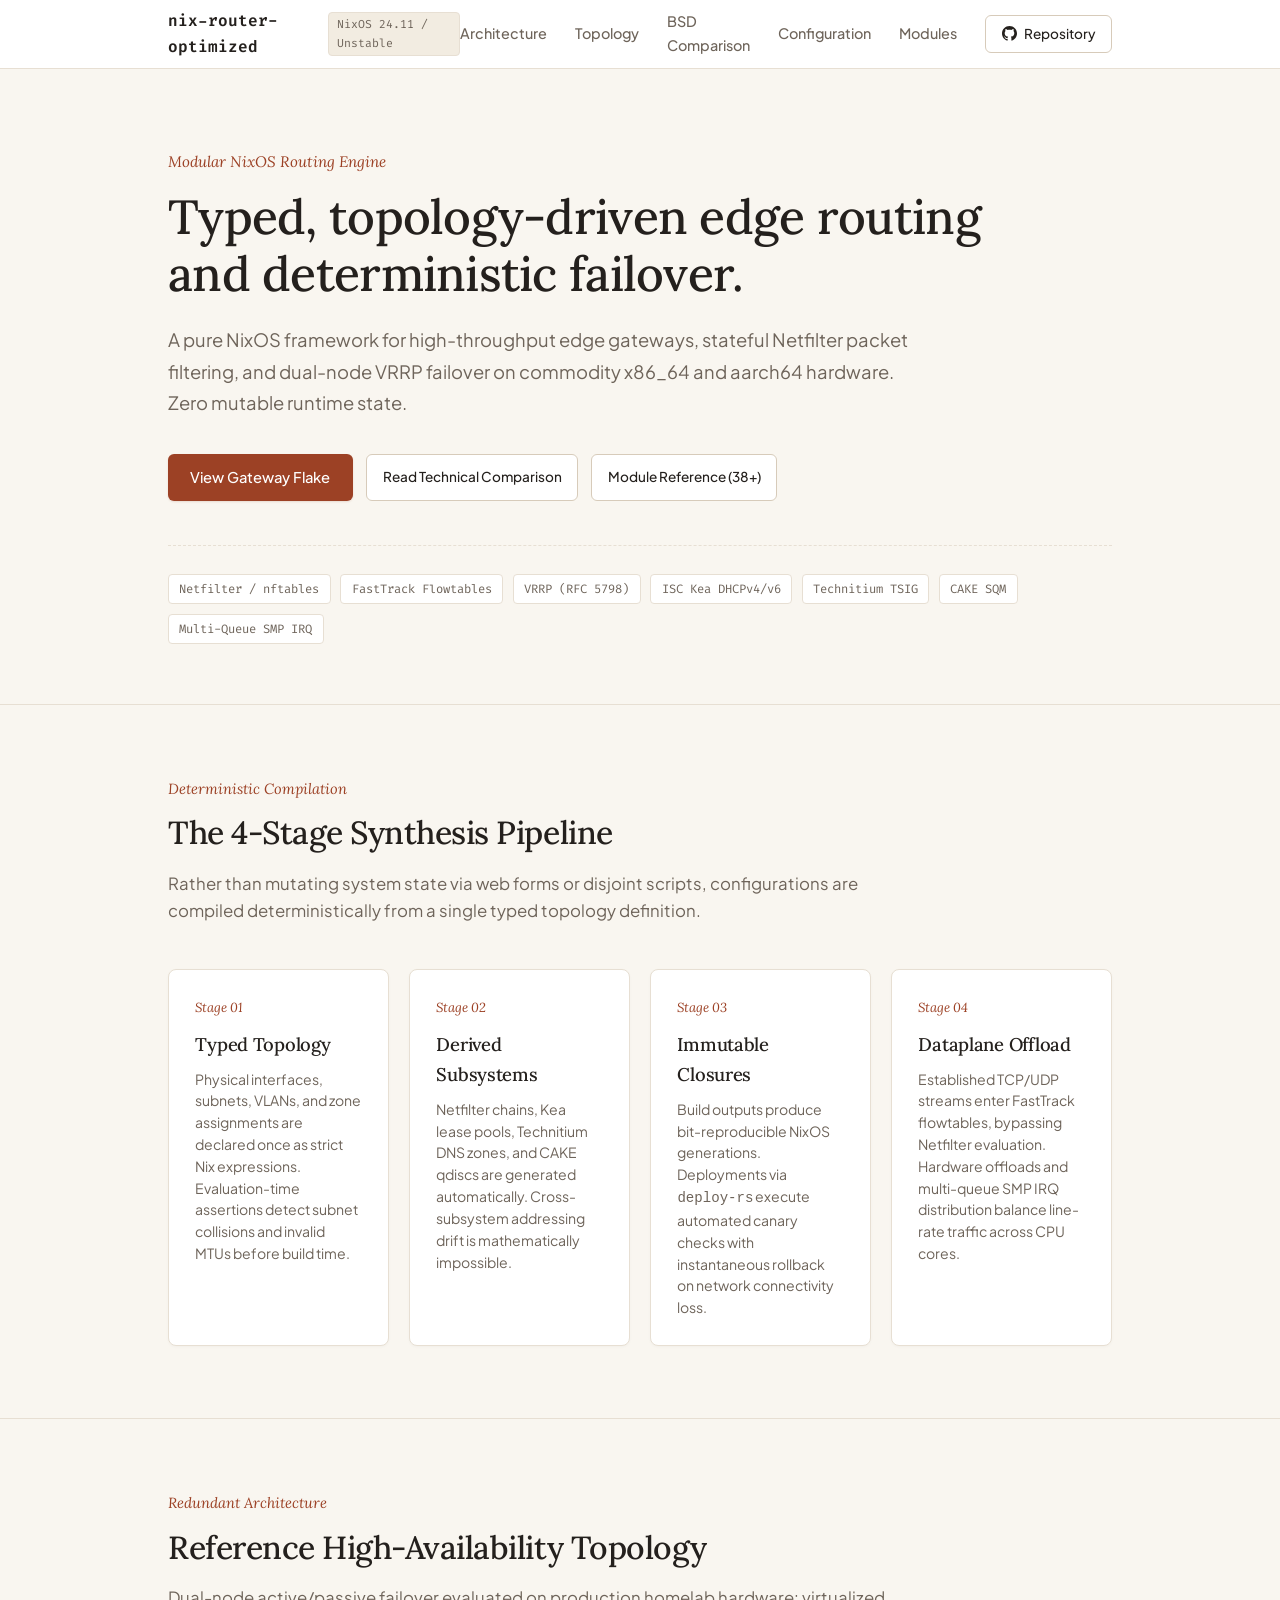
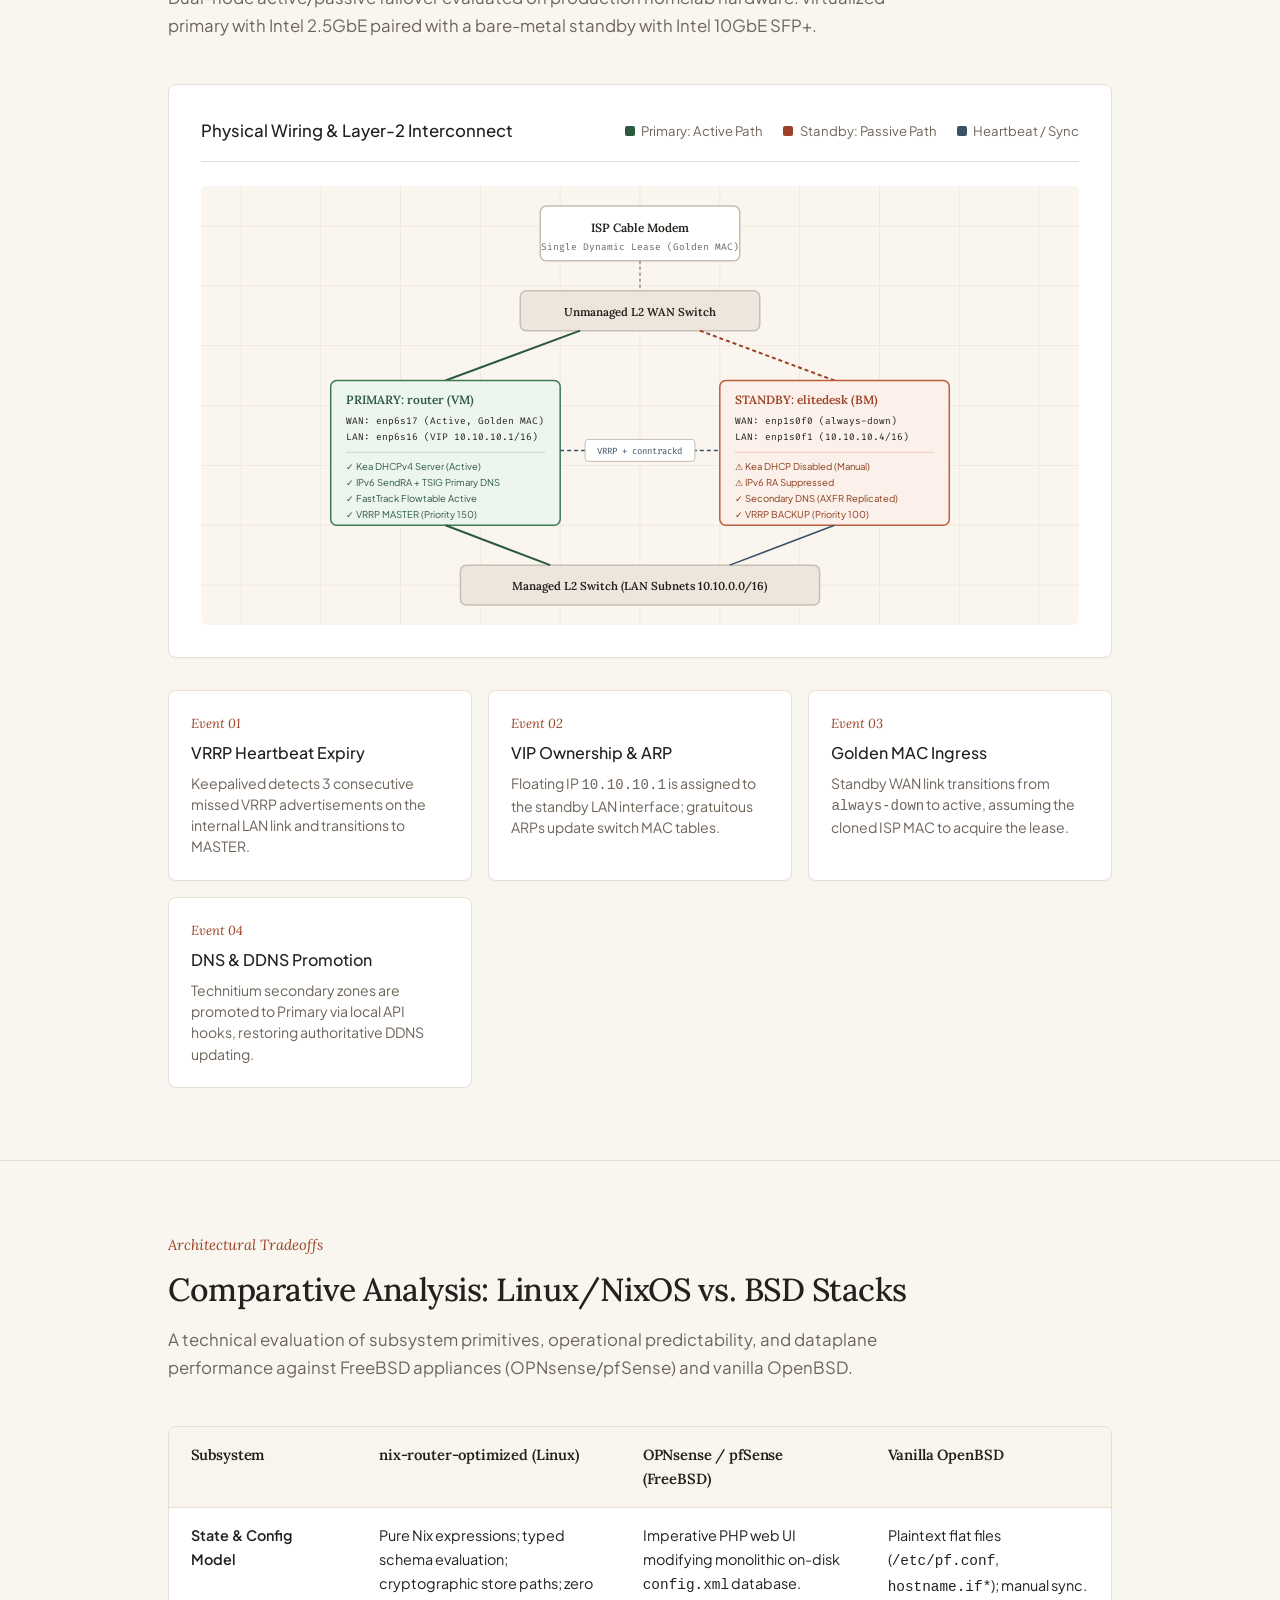
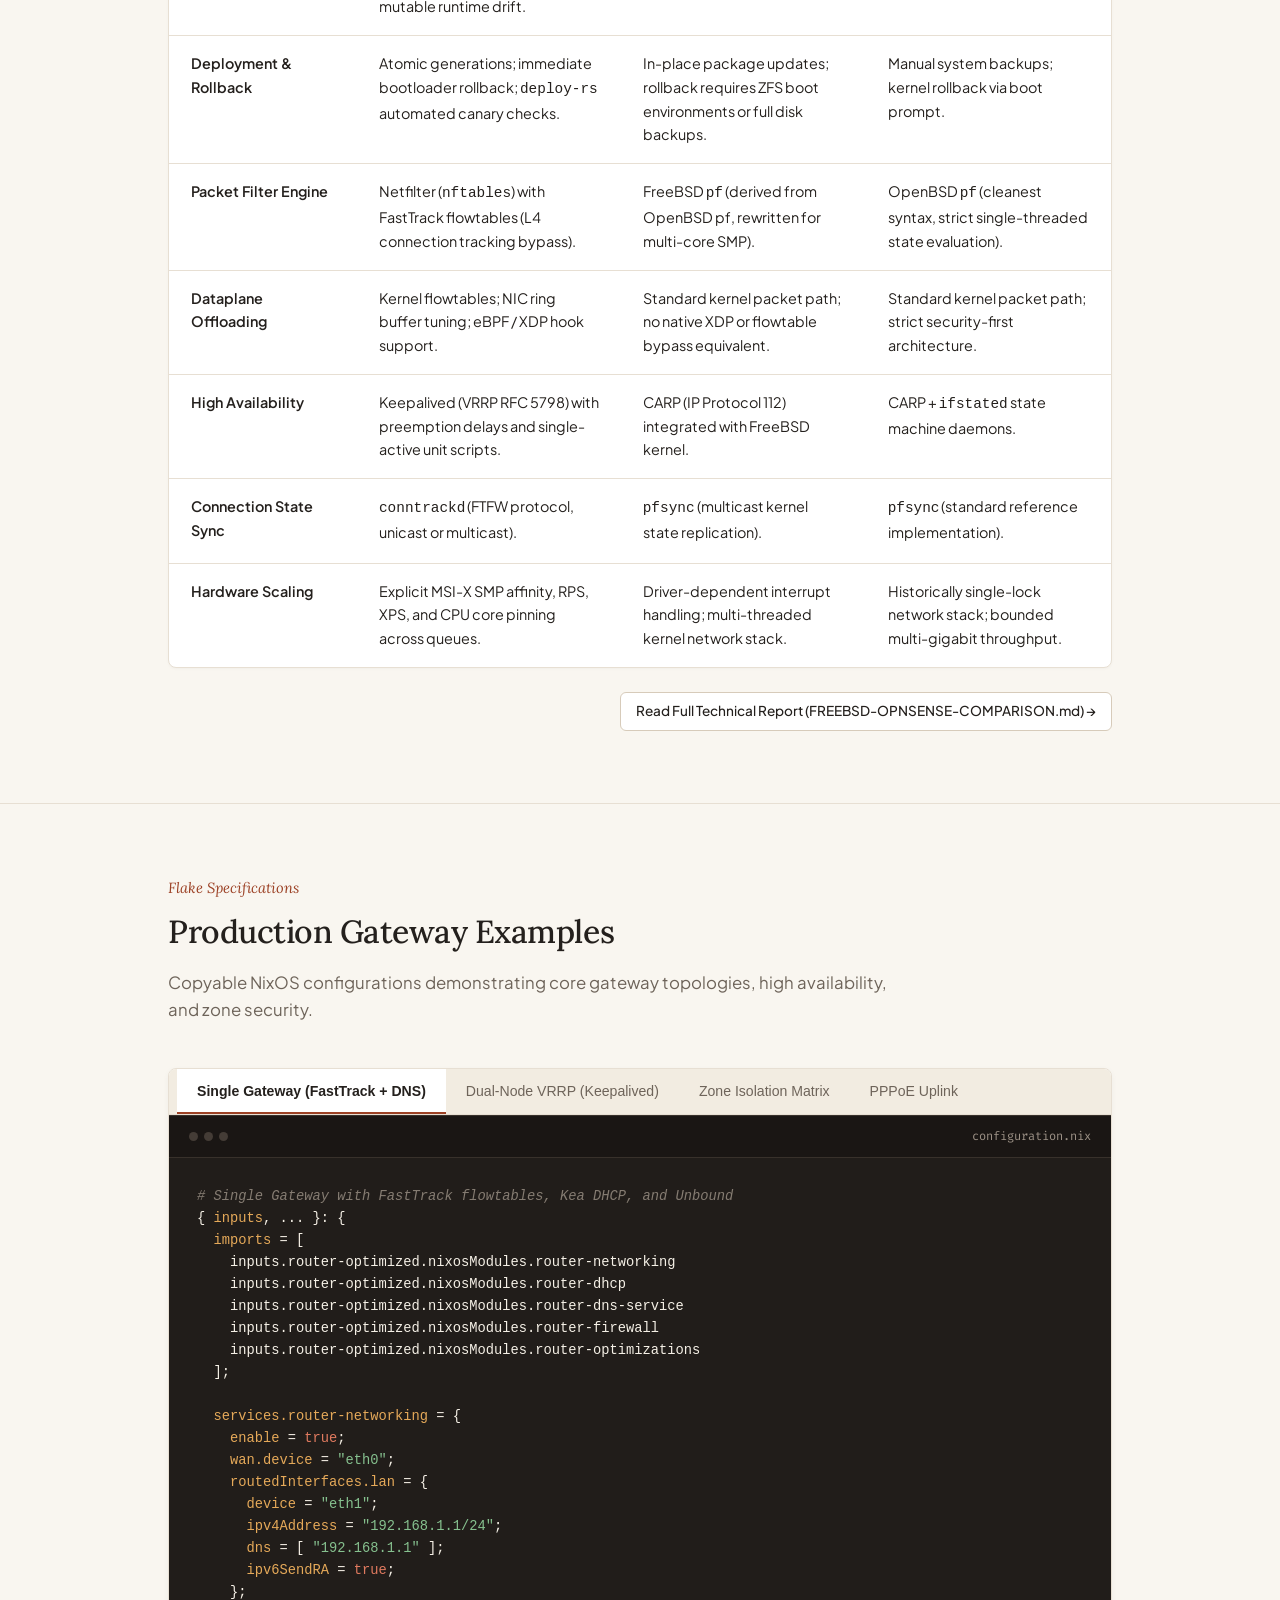
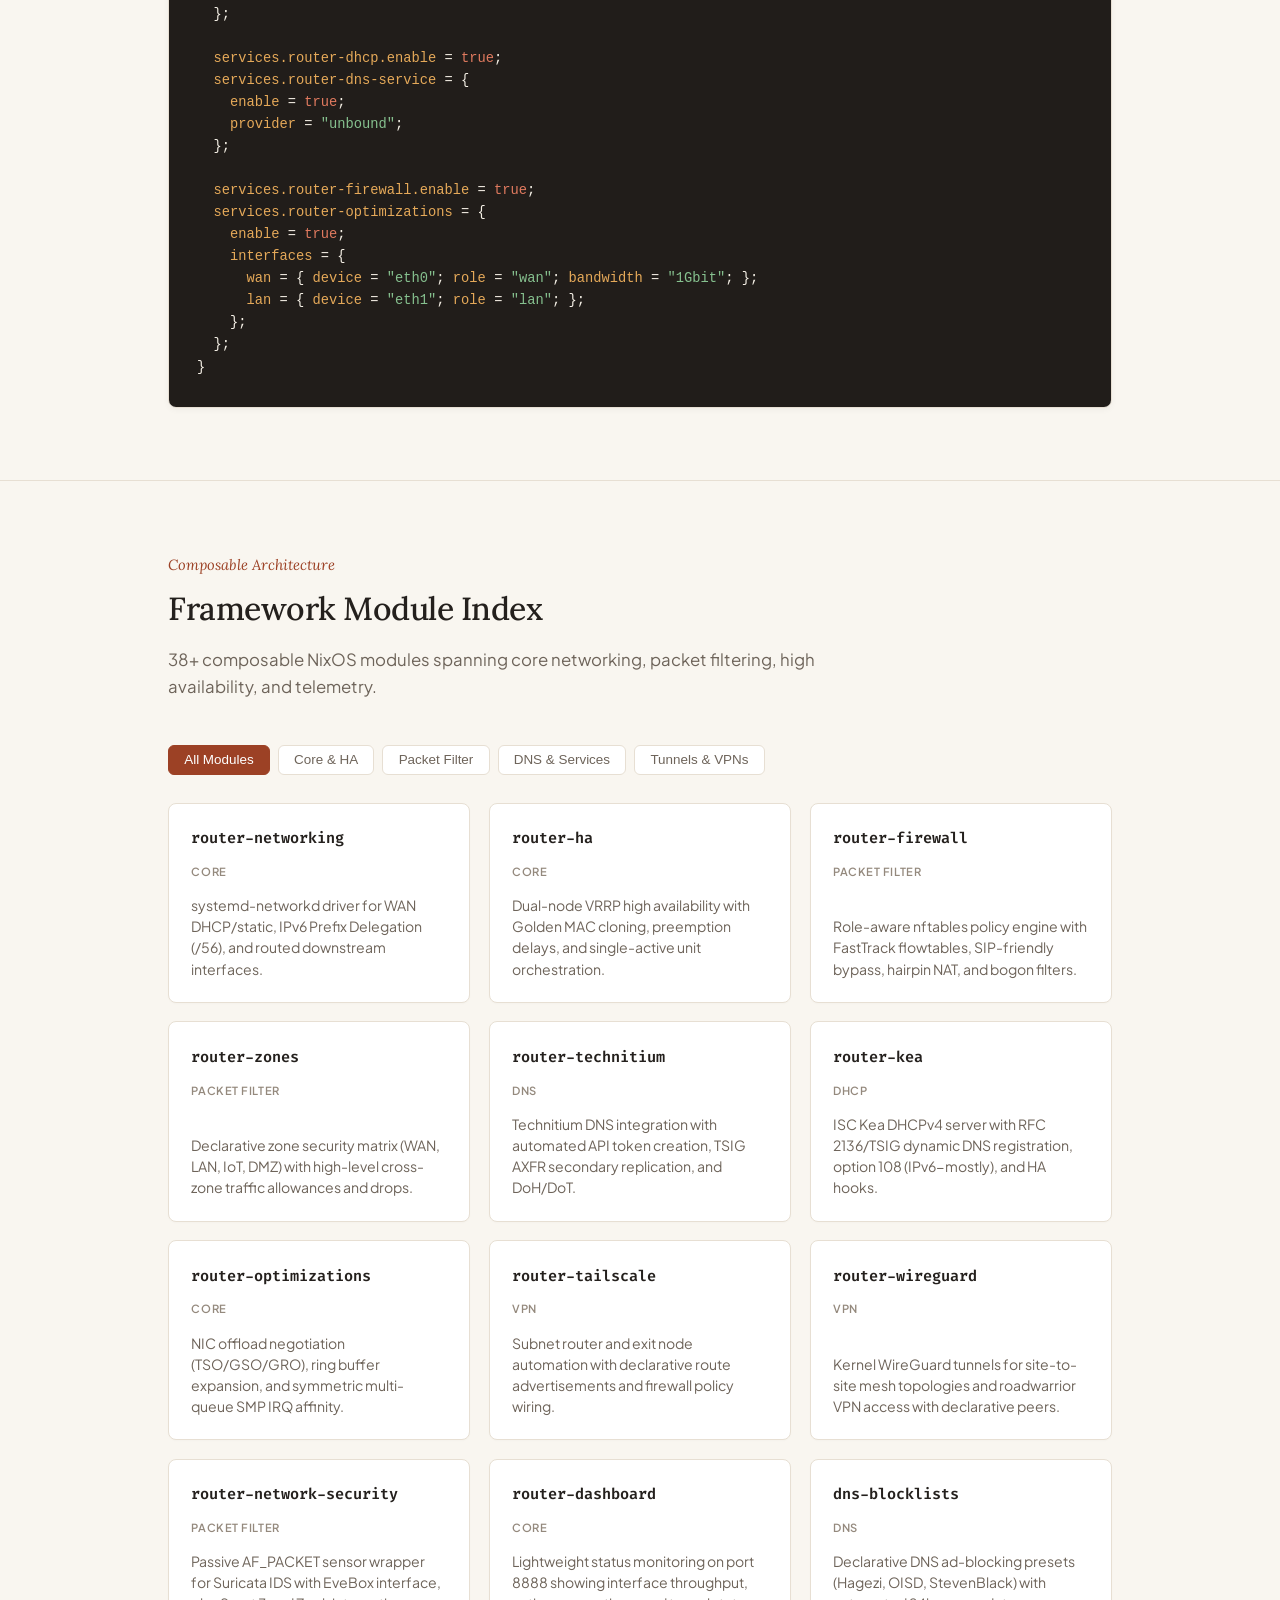
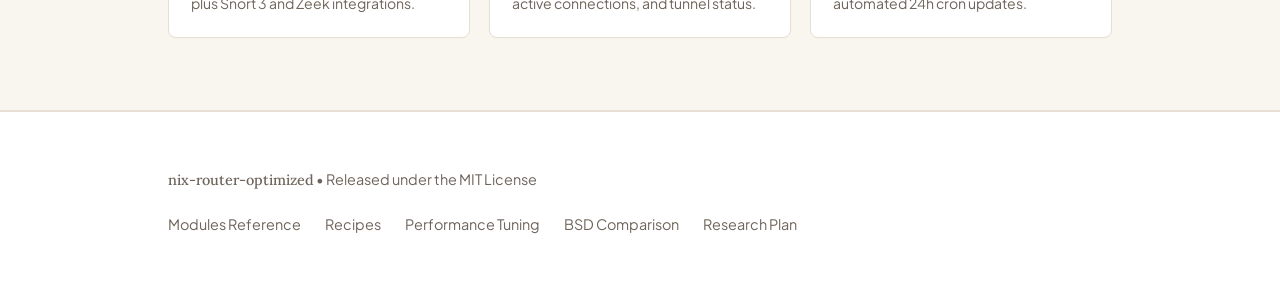
==== commit 6bff5c03: "docs: elevate documentation portal with warm editorial palette, serif typography, and tactile presen" ====
--- a/docs/index.html
+++ b/docs/index.html
@@ -7,40 +7,65 @@
   <meta name="description" content="A typed, topology-driven declarative router framework for NixOS: deterministic edge networking, dual-node HA failover, and hardware-accelerated forwarding.">
   <link rel="preconnect" href="https://fonts.googleapis.com">
   <link rel="preconnect" href="https://fonts.gstatic.com" crossorigin>
-  <link href="https://fonts.googleapis.com/css2?family=Fira+Code:wght@400;500;600&family=Inter:wght@400;500;600;700&display=swap" rel="stylesheet">
+  <link href="https://fonts.googleapis.com/css2?family=Fira+Code:wght@400;500;600&family=Lora:ital,wght@0,400;0,500;0,600;1,400;1,500&family=Plus+Jakarta+Sans:wght@400;500;600;700&display=swap" rel="stylesheet">
   <style>
     :root {
-      --bg: #fafaf9;
-      --surface: #ffffff;
-      --surface-subtle: #f4f4f5;
-      --border: #e4e4e7;
-      --border-strong: #d4d4d8;
-      --text: #09090b;
-      --text-muted: #52525b;
-      --text-subtle: #71717a;
-      --primary: #18181b;
-      --primary-accent: #2563eb;
-      --code-bg: #0f172a;
-      --code-text: #e2e8f0;
-      --tag-bg: #f4f4f5;
-      --tag-border: #e4e4e7;
+      /* Warm, tactile editorial palette inspired by high-end design publications */
+      --bg: #f9f6f0;               /* Warm alabaster canvas */
+      --bg-subtle: #f2ece1;        /* Muted oatmeal / linen */
+      --surface: #ffffff;          /* Clean warm white */
+      --surface-warm: #faf5ec;     /* Warm parchment */
+      --border: #e7dfd3;           /* Soft linen divider */
+      --border-strong: #d7cbba;    /* Defined warm border */
+      --text: #24201d;             /* Deep espresso / charcoal */
+      --text-muted: #6e645a;       /* Warm taupe / stone */
+      --text-subtle: #94897d;      /* Muted warm gray */
+      
+      /* Editorial Accent: Burnt sienna / Terracotta */
+      --accent: #9c4125;
+      --accent-hover: #7f321b;
+      --accent-subtle: #faece6;
+      --accent-border: #f0cfc2;
+
+      /* Natural Supporting Tones */
+      --sage: #2d5a3f;             /* Forest sage for primary/active states */
+      --sage-subtle: #edf5ef;
+      --sage-border: #c3ddcb;
+      
+      --amber: #b45309;            /* Warm ochre for standby/passive states */
+      --amber-subtle: #fdf5ea;
+      --amber-border: #f3ddbe;
+
+      /* Warm Code Presentation */
+      --code-bg: #211d1a;          /* Deep warm espresso terminal */
+      --code-header: #1a1614;      /* Terminal header */
+      --code-border: #38312b;      /* Terminal border */
+      --code-text: #f5f0e6;        /* Warm cream text */
     }
 
     * { box-sizing: border-box; margin: 0; padding: 0; }
 
     body {
-      font-family: 'Inter', -apple-system, BlinkMacSystemFont, "Segoe UI", Roboto, sans-serif;
+      font-family: 'Plus Jakarta Sans', -apple-system, BlinkMacSystemFont, "Segoe UI", Roboto, sans-serif;
       background: var(--bg);
       color: var(--text);
-      line-height: 1.6;
+      line-height: 1.65;
       -webkit-font-smoothing: antialiased;
     }
 
-    /* Layout */
+    /* Container */
     .container {
-      max-width: 1040px;
+      max-width: 1000px;
       margin: 0 auto;
-      padding: 0 1.5rem;
+      padding: 0 1.75rem;
+    }
+
+    /* Typography */
+    h1, h2, h3, .serif-title {
+      font-family: 'Lora', Georgia, serif;
+      font-weight: 500;
+      color: var(--text);
+      letter-spacing: -0.015em;
     }
 
     /* Header */
@@ -55,7 +80,7 @@
       display: flex;
       justify-content: space-between;
       align-items: center;
-      height: 64px;
+      height: 68px;
     }
     .brand {
       display: flex;
@@ -66,13 +91,13 @@
     }
     .brand-title {
       font-family: 'Fira Code', monospace;
-      font-size: 1.05rem;
+      font-size: 1rem;
       font-weight: 600;
-      letter-spacing: -0.02em;
+      color: var(--text);
     }
     .brand-badge {
-      font-size: 0.75rem;
-      background: var(--surface-subtle);
+      font-size: 0.72rem;
+      background: var(--bg-subtle);
       border: 1px solid var(--border);
       color: var(--text-muted);
       padding: 0.15rem 0.5rem;
@@ -81,7 +106,7 @@
     }
     nav {
       display: flex;
-      gap: 1.5rem;
+      gap: 1.75rem;
       align-items: center;
     }
     nav a {
@@ -92,13 +117,13 @@
       transition: color 0.15s ease;
     }
     nav a:hover {
-      color: var(--text);
+      color: var(--accent);
     }
     .btn-outline {
       display: inline-flex;
       align-items: center;
-      gap: 0.4rem;
-      padding: 0.4rem 0.85rem;
+      gap: 0.45rem;
+      padding: 0.45rem 0.95rem;
       border: 1px solid var(--border-strong);
       border-radius: 6px;
       font-size: 0.85rem;
@@ -106,113 +131,108 @@
       color: var(--text);
       text-decoration: none;
       background: var(--surface);
-      transition: background 0.15s ease, border-color 0.15s ease;
+      transition: all 0.15s ease;
     }
     .btn-outline:hover {
-      background: var(--surface-subtle);
-      border-color: #a1a1aa;
-    }
-
-    /* Hero */
+      background: var(--bg-subtle);
+      border-color: var(--text-muted);
+      color: var(--text);
+    }
+
+    /* Hero Section */
     .hero {
-      padding: 4.5rem 0 3.5rem;
+      padding: 5rem 0 3.75rem;
       border-bottom: 1px solid var(--border);
     }
     .hero-eyebrow {
-      font-family: 'Fira Code', monospace;
-      font-size: 0.82rem;
-      color: var(--primary-accent);
-      font-weight: 600;
-      text-transform: uppercase;
-      letter-spacing: 0.06em;
-      margin-bottom: 1rem;
+      font-family: 'Lora', Georgia, serif;
+      font-style: italic;
+      font-size: 0.95rem;
+      color: var(--accent);
+      margin-bottom: 0.85rem;
     }
     .hero h1 {
-      font-size: 2.75rem;
-      font-weight: 700;
+      font-size: 3rem;
       line-height: 1.2;
-      letter-spacing: -0.03em;
       color: var(--text);
       max-width: 820px;
-      margin-bottom: 1.25rem;
+      margin-bottom: 1.35rem;
     }
     .hero p {
       font-size: 1.15rem;
       color: var(--text-muted);
-      line-height: 1.6;
+      line-height: 1.7;
       max-width: 760px;
-      margin-bottom: 2rem;
+      margin-bottom: 2.25rem;
     }
     .hero-actions {
       display: flex;
       gap: 0.85rem;
       flex-wrap: wrap;
-      margin-bottom: 2.5rem;
+      margin-bottom: 2.75rem;
     }
     .btn-primary {
       display: inline-flex;
       align-items: center;
       gap: 0.5rem;
-      padding: 0.65rem 1.25rem;
-      background: var(--primary);
+      padding: 0.7rem 1.4rem;
+      background: var(--accent);
       color: #ffffff;
       border-radius: 6px;
       font-size: 0.92rem;
       font-weight: 500;
       text-decoration: none;
-      transition: opacity 0.15s ease;
+      transition: background 0.15s ease;
+      box-shadow: 0 1px 2px rgba(156, 65, 37, 0.15);
     }
     .btn-primary:hover {
-      opacity: 0.9;
+      background: var(--accent-hover);
     }
     .meta-bar {
       display: flex;
       flex-wrap: wrap;
       gap: 0.6rem;
-      padding-top: 1.5rem;
+      padding-top: 1.75rem;
       border-top: 1px dashed var(--border);
     }
     .meta-pill {
       font-family: 'Fira Code', monospace;
-      font-size: 0.78rem;
+      font-size: 0.76rem;
       background: var(--surface);
       border: 1px solid var(--border);
-      padding: 0.25rem 0.6rem;
+      padding: 0.25rem 0.65rem;
       border-radius: 4px;
       color: var(--text-muted);
     }
 
     /* Section common */
     section {
-      padding: 4rem 0;
+      padding: 4.5rem 0;
       border-bottom: 1px solid var(--border);
     }
     .section-header {
-      margin-bottom: 2.5rem;
+      margin-bottom: 2.75rem;
     }
     .section-eyebrow {
-      font-family: 'Fira Code', monospace;
-      font-size: 0.8rem;
-      color: var(--primary-accent);
-      font-weight: 600;
-      text-transform: uppercase;
-      letter-spacing: 0.05em;
-      margin-bottom: 0.5rem;
+      font-family: 'Lora', Georgia, serif;
+      font-style: italic;
+      font-size: 0.92rem;
+      color: var(--accent);
+      margin-bottom: 0.4rem;
     }
     .section-title {
-      font-size: 1.75rem;
-      font-weight: 700;
-      letter-spacing: -0.02em;
-      color: var(--text);
-      margin-bottom: 0.5rem;
+      font-size: 2rem;
+      color: var(--text);
+      margin-bottom: 0.6rem;
     }
     .section-desc {
       color: var(--text-muted);
-      font-size: 1rem;
+      font-size: 1.05rem;
       max-width: 720px;
-    }
-
-    /* Pipeline Grid */
+      line-height: 1.65;
+    }
+
+    /* 4-Stage Pipeline */
     .pipeline-grid {
       display: grid;
       grid-template-columns: repeat(4, 1fr);
@@ -224,31 +244,36 @@
     @media (max-width: 520px) {
       .pipeline-grid { grid-template-columns: 1fr; }
     }
-    .pipeline-item {
+    .pipeline-card {
       background: var(--surface);
       border: 1px solid var(--border);
       border-radius: 8px;
-      padding: 1.5rem;
+      padding: 1.65rem;
       display: flex;
       flex-direction: column;
+      box-shadow: 0 1px 3px rgba(36, 32, 29, 0.03);
+      transition: border-color 0.15s ease;
+    }
+    .pipeline-card:hover {
+      border-color: var(--border-strong);
     }
     .pipeline-step {
-      font-family: 'Fira Code', monospace;
-      font-size: 0.75rem;
-      font-weight: 600;
-      color: var(--text-subtle);
-      margin-bottom: 0.75rem;
-    }
-    .pipeline-item h3 {
-      font-size: 1.05rem;
-      font-weight: 600;
-      margin-bottom: 0.5rem;
-      color: var(--text);
-    }
-    .pipeline-item p {
+      font-family: 'Lora', Georgia, serif;
+      font-style: italic;
+      font-size: 0.82rem;
+      color: var(--accent);
+      margin-bottom: 0.65rem;
+    }
+    .pipeline-card h3 {
+      font-size: 1.15rem;
+      font-weight: 500;
+      margin-bottom: 0.6rem;
+      color: var(--text);
+    }
+    .pipeline-card p {
       font-size: 0.88rem;
       color: var(--text-muted);
-      line-height: 1.5;
+      line-height: 1.55;
     }
 
     /* Topology Schematic */
@@ -256,31 +281,35 @@
       background: var(--surface);
       border: 1px solid var(--border);
       border-radius: 8px;
-      padding: 1.75rem;
+      padding: 2rem;
       margin-bottom: 2rem;
+      box-shadow: 0 1px 3px rgba(36, 32, 29, 0.03);
     }
     .schematic-caption {
       display: flex;
       justify-content: space-between;
       align-items: center;
-      margin-bottom: 1.25rem;
+      margin-bottom: 1.5rem;
       flex-wrap: wrap;
       gap: 0.75rem;
+      padding-bottom: 1rem;
+      border-bottom: 1px solid var(--border);
     }
     .schematic-caption h4 {
-      font-size: 0.95rem;
-      font-weight: 600;
+      font-size: 1.05rem;
+      font-weight: 500;
+      color: var(--text);
     }
     .schematic-legend {
       display: flex;
-      gap: 1rem;
-      font-size: 0.8rem;
+      gap: 1.25rem;
+      font-size: 0.82rem;
       color: var(--text-muted);
     }
     .legend-item {
       display: flex;
       align-items: center;
-      gap: 0.35rem;
+      gap: 0.4rem;
     }
     .legend-indicator {
       width: 10px;
@@ -293,7 +322,7 @@
       display: block;
     }
 
-    /* HA Sequence */
+    /* Failover Sequence Grid */
     .sequence-grid {
       display: grid;
       grid-template-columns: repeat(auto-fit, minmax(280px, 1fr));
@@ -302,42 +331,46 @@
     .sequence-card {
       background: var(--surface);
       border: 1px solid var(--border);
-      border-radius: 6px;
-      padding: 1.25rem;
+      border-radius: 8px;
+      padding: 1.4rem;
+      box-shadow: 0 1px 2px rgba(36, 32, 29, 0.02);
     }
     .sequence-num {
-      font-family: 'Fira Code', monospace;
-      font-size: 0.75rem;
-      color: var(--primary-accent);
-      font-weight: 600;
+      font-family: 'Lora', Georgia, serif;
+      font-style: italic;
+      font-size: 0.82rem;
+      color: var(--accent);
+      margin-bottom: 0.35rem;
+    }
+    .sequence-card h4 {
+      font-size: 1rem;
+      font-weight: 500;
       margin-bottom: 0.4rem;
-    }
-    .sequence-card h4 {
-      font-size: 0.95rem;
-      font-weight: 600;
-      margin-bottom: 0.35rem;
+      color: var(--text);
     }
     .sequence-card p {
-      font-size: 0.85rem;
+      font-size: 0.88rem;
       color: var(--text-muted);
-      line-height: 1.45;
-    }
-
-    /* Code Tabs */
+      line-height: 1.5;
+    }
+
+    /* Code Tabs & Container */
     .tabs-wrapper {
       background: var(--surface);
       border: 1px solid var(--border);
       border-radius: 8px;
       overflow: hidden;
+      box-shadow: 0 2px 6px rgba(36, 32, 29, 0.04);
     }
     .tabs-nav {
       display: flex;
-      background: var(--surface-subtle);
+      background: var(--bg-subtle);
       border-bottom: 1px solid var(--border);
       overflow-x: auto;
+      padding: 0 0.5rem;
     }
     .tab-btn {
-      padding: 0.75rem 1.25rem;
+      padding: 0.85rem 1.25rem;
       background: none;
       border: none;
       font-size: 0.88rem;
@@ -354,29 +387,55 @@
     .tab-btn.active {
       color: var(--text);
       background: var(--surface);
-      border-bottom-color: var(--primary);
+      border-bottom-color: var(--accent);
       font-weight: 600;
+    }
+    .terminal-container {
+      background: var(--code-bg);
+      border-top: 1px solid var(--code-border);
+    }
+    .terminal-header {
+      background: var(--code-header);
+      padding: 0.65rem 1.25rem;
+      display: flex;
+      justify-content: space-between;
+      align-items: center;
+      border-bottom: 1px solid var(--code-border);
+    }
+    .terminal-dots {
+      display: flex;
+      gap: 6px;
+    }
+    .terminal-dot {
+      width: 9px;
+      height: 9px;
+      border-radius: 50%;
+      background: #443c36;
+    }
+    .terminal-title {
+      font-family: 'Fira Code', monospace;
+      font-size: 0.75rem;
+      color: #9c9186;
     }
     .tab-content {
       display: none;
-      padding: 1.5rem;
-      background: var(--code-bg);
+      padding: 1.75rem;
       font-family: 'Fira Code', monospace;
-      font-size: 0.85rem;
+      font-size: 0.86rem;
       overflow-x: auto;
+      line-height: 1.6;
     }
     .tab-content.active {
       display: block;
     }
     pre {
       color: var(--code-text);
-      line-height: 1.55;
-    }
-    .syn-k { color: #f43f5e; }
-    .syn-s { color: #34d399; }
-    .syn-c { color: #64748b; font-style: italic; }
-    .syn-a { color: #38bdf8; }
-    .syn-n { color: #fbbf24; }
+    }
+    .syn-k { color: #e07a5f; }          /* Warm terracotta for keywords */
+    .syn-s { color: #86c18f; }          /* Sage green for strings */
+    .syn-c { color: #857c72; font-style: italic; } /* Warm stone comments */
+    .syn-a { color: #e5a959; }          /* Warm amber for attributes */
+    .syn-n { color: #81a1c1; }          /* Muted blue for numbers */
 
     /* Comparison Table */
     .table-container {
@@ -384,6 +443,7 @@
       border: 1px solid var(--border);
       border-radius: 8px;
       overflow-x: auto;
+      box-shadow: 0 1px 3px rgba(36, 32, 29, 0.03);
     }
     table {
       width: 100%;
@@ -392,17 +452,17 @@
       font-size: 0.9rem;
     }
     th, td {
-      padding: 0.85rem 1.25rem;
+      padding: 1rem 1.35rem;
       border-bottom: 1px solid var(--border);
       vertical-align: top;
     }
     th {
-      background: var(--surface-subtle);
+      background: var(--surface-warm);
+      font-family: 'Lora', Georgia, serif;
       font-weight: 600;
       color: var(--text);
-      font-size: 0.85rem;
-      text-transform: uppercase;
-      letter-spacing: 0.03em;
+      font-size: 0.92rem;
+      letter-spacing: -0.01em;
     }
     tr:last-child td {
       border-bottom: none;
@@ -410,27 +470,23 @@
     td strong {
       color: var(--text);
       display: block;
-      margin-bottom: 0.2rem;
-    }
-    .text-sm-mono {
-      font-family: 'Fira Code', monospace;
-      font-size: 0.82rem;
-      color: var(--text-muted);
+      margin-bottom: 0.25rem;
+      font-weight: 600;
     }
 
     /* Modules Catalog */
     .modules-filter {
       display: flex;
       gap: 0.5rem;
-      margin-bottom: 1.5rem;
+      margin-bottom: 1.75rem;
       flex-wrap: wrap;
     }
     .filter-btn {
       background: var(--surface);
       border: 1px solid var(--border);
-      padding: 0.35rem 0.85rem;
+      padding: 0.4rem 0.95rem;
       border-radius: 6px;
-      font-size: 0.82rem;
+      font-size: 0.84rem;
       font-weight: 500;
       color: var(--text-muted);
       cursor: pointer;
@@ -441,23 +497,28 @@
       color: var(--text);
     }
     .filter-btn.active {
-      background: var(--primary);
-      border-color: var(--primary);
+      background: var(--accent);
+      border-color: var(--accent);
       color: #ffffff;
     }
     .modules-grid {
       display: grid;
-      grid-template-columns: repeat(auto-fill, minmax(310px, 1fr));
-      gap: 1rem;
+      grid-template-columns: repeat(auto-fill, minmax(300px, 1fr));
+      gap: 1.15rem;
     }
     .module-card {
       background: var(--surface);
       border: 1px solid var(--border);
-      border-radius: 6px;
-      padding: 1.25rem;
+      border-radius: 8px;
+      padding: 1.4rem;
       display: flex;
       flex-direction: column;
       justify-content: space-between;
+      box-shadow: 0 1px 2px rgba(36, 32, 29, 0.02);
+      transition: border-color 0.15s ease;
+    }
+    .module-card:hover {
+      border-color: var(--border-strong);
     }
     .module-card-header {
       margin-bottom: 0.75rem;
@@ -471,24 +532,24 @@
     }
     .module-category {
       display: inline-block;
-      font-size: 0.72rem;
+      font-size: 0.7rem;
       text-transform: uppercase;
-      letter-spacing: 0.04em;
+      letter-spacing: 0.05em;
       color: var(--text-subtle);
       font-weight: 600;
     }
     .module-card p {
-      font-size: 0.85rem;
+      font-size: 0.88rem;
       color: var(--text-muted);
-      line-height: 1.45;
+      line-height: 1.5;
     }
 
     /* Footer */
     footer {
       background: var(--surface);
       border-top: 1px solid var(--border);
-      padding: 3rem 0;
-      font-size: 0.88rem;
+      padding: 3.5rem 0;
+      font-size: 0.9rem;
       color: var(--text-muted);
     }
     .footer-inner {
@@ -496,11 +557,11 @@
       justify-content: space-between;
       align-items: center;
       flex-wrap: wrap;
-      gap: 1rem;
+      gap: 1.25rem;
     }
     .footer-links {
       display: flex;
-      gap: 1.25rem;
+      gap: 1.5rem;
       flex-wrap: wrap;
     }
     .footer-links a {
@@ -509,7 +570,7 @@
       transition: color 0.15s ease;
     }
     .footer-links a:hover {
-      color: var(--text);
+      color: var(--accent);
     }
   </style>
 </head>
@@ -574,7 +635,7 @@
           </p>
         </div>
         <div class="pipeline-grid">
-          <div class="pipeline-item">
+          <div class="pipeline-card">
             <span class="pipeline-step">Stage 01</span>
             <h3>Typed Topology</h3>
             <p>
@@ -582,7 +643,7 @@
               Evaluation-time assertions detect subnet collisions and invalid MTUs before build time.
             </p>
           </div>
-          <div class="pipeline-item">
+          <div class="pipeline-card">
             <span class="pipeline-step">Stage 02</span>
             <h3>Derived Subsystems</h3>
             <p>
@@ -590,7 +651,7 @@
               Cross-subsystem addressing drift is mathematically impossible.
             </p>
           </div>
-          <div class="pipeline-item">
+          <div class="pipeline-card">
             <span class="pipeline-step">Stage 03</span>
             <h3>Immutable Closures</h3>
             <p>
@@ -598,7 +659,7 @@
               automated canary checks with instantaneous rollback on network connectivity loss.
             </p>
           </div>
-          <div class="pipeline-item">
+          <div class="pipeline-card">
             <span class="pipeline-step">Stage 04</span>
             <h3>Dataplane Offload</h3>
             <p>
@@ -626,78 +687,79 @@
           <div class="schematic-caption">
             <h4>Physical Wiring & Layer-2 Interconnect</h4>
             <div class="schematic-legend">
-              <div class="legend-item"><span class="legend-indicator" style="background: #16a34a;"></span> Primary: Active Path</div>
-              <div class="legend-item"><span class="legend-indicator" style="background: #d97706;"></span> Standby: Passive Path</div>
-              <div class="legend-item"><span class="legend-indicator" style="background: #2563eb;"></span> Heartbeat / Sync</div>
-            </div>
-          </div>
-
-          <!-- Clean Architectural SVG Blueprint -->
+              <div class="legend-item"><span class="legend-indicator" style="background: var(--sage);"></span> Primary: Active Path</div>
+              <div class="legend-item"><span class="legend-indicator" style="background: var(--accent);"></span> Standby: Passive Path</div>
+              <div class="legend-item"><span class="legend-indicator" style="background: #3b5166;"></span> Heartbeat / Sync</div>
+            </div>
+          </div>
+
+          <!-- Warm Architectural SVG Blueprint -->
           <svg class="topology-svg" viewBox="0 0 880 440" fill="none" xmlns="http://www.w3.org/2000/svg">
-            <!-- Background Grid Lines -->
-            <path d="M 40 0 L 40 440 M 120 0 L 120 440 M 200 0 L 200 440 M 280 0 L 280 440 M 360 0 L 360 440 M 440 0 L 440 440 M 520 0 L 520 440 M 600 0 L 600 440 M 680 0 L 680 440 M 760 0 L 760 440 M 840 0 L 840 440" stroke="#f4f4f5" stroke-width="1"/>
-            <path d="M 0 40 L 880 40 M 0 100 L 880 100 M 0 160 L 880 160 M 0 220 L 880 220 M 0 280 L 880 280 M 0 340 L 880 340 M 0 400 L 880 400" stroke="#f4f4f5" stroke-width="1"/>
+            <!-- Subtle Architectural Grid Background -->
+            <rect width="880" height="440" fill="#faf6ef" rx="6"/>
+            <path d="M 40 0 L 40 440 M 120 0 L 120 440 M 200 0 L 200 440 M 280 0 L 280 440 M 360 0 L 360 440 M 440 0 L 440 440 M 520 0 L 520 440 M 600 0 L 600 440 M 680 0 L 680 440 M 760 0 L 760 440 M 840 0 L 840 440" stroke="#f0e9dd" stroke-width="1"/>
+            <path d="M 0 40 L 880 40 M 0 100 L 880 100 M 0 160 L 880 160 M 0 220 L 880 220 M 0 280 L 880 280 M 0 340 L 880 340 M 0 400 L 880 400" stroke="#f0e9dd" stroke-width="1"/>
 
             <!-- ISP Modem Box -->
             <g transform="translate(340, 20)">
-              <rect width="200" height="55" rx="6" fill="#ffffff" stroke="#71717a" stroke-width="1.5"/>
-              <text x="100" y="26" fill="#09090b" font-size="12" font-weight="600" text-anchor="middle">ISP Cable Modem</text>
-              <text x="100" y="44" fill="#52525b" font-size="10" font-family="'Fira Code', monospace" text-anchor="middle">Single Dynamic Lease (Golden MAC)</text>
+              <rect width="200" height="55" rx="6" fill="#ffffff" stroke="#c5beb2" stroke-width="1.5"/>
+              <text x="100" y="26" fill="#24201d" font-size="12" font-family="'Lora', Georgia, serif" font-weight="600" text-anchor="middle">ISP Cable Modem</text>
+              <text x="100" y="44" fill="#6e645a" font-size="9.5" font-family="'Fira Code', monospace" text-anchor="middle">Single Dynamic Lease (Golden MAC)</text>
             </g>
 
             <!-- Line: Modem to WAN Switch -->
-            <path d="M 440 75 L 440 105" stroke="#71717a" stroke-width="1.5" stroke-dasharray="3 3"/>
+            <path d="M 440 75 L 440 105" stroke="#94897d" stroke-width="1.5" stroke-dasharray="3 3"/>
 
             <!-- Unmanaged L2 WAN Switch -->
             <g transform="translate(320, 105)">
-              <rect width="240" height="40" rx="6" fill="#f4f4f5" stroke="#a1a1aa" stroke-width="1.5"/>
-              <text x="120" y="25" fill="#09090b" font-size="11" font-weight="600" text-anchor="middle">Unmanaged L2 WAN Switch</text>
+              <rect width="240" height="40" rx="6" fill="#ede6dc" stroke="#c5beb2" stroke-width="1.5"/>
+              <text x="120" y="25" fill="#24201d" font-size="11.5" font-family="'Lora', Georgia, serif" font-weight="600" text-anchor="middle">Unmanaged L2 WAN Switch</text>
             </g>
 
             <!-- Connections from WAN Switch to Nodes -->
-            <path d="M 380 145 L 245 195" stroke="#16a34a" stroke-width="2"/>
-            <path d="M 500 145 L 635 195" stroke="#d97706" stroke-width="2" stroke-dasharray="4 3"/>
+            <path d="M 380 145 L 245 195" stroke="#2d5a3f" stroke-width="2"/>
+            <path d="M 500 145 L 635 195" stroke="#9c4125" stroke-width="2" stroke-dasharray="4 3"/>
 
             <!-- Primary Node: router (VM) -->
             <g transform="translate(130, 195)">
-              <rect width="230" height="145" rx="6" fill="#f0fdf4" stroke="#16a34a" stroke-width="1.5"/>
-              <text x="15" y="24" fill="#15803d" font-size="12" font-weight="700">PRIMARY: router (VM)</text>
-              <text x="15" y="44" fill="#09090b" font-size="10" font-family="'Fira Code', monospace">WAN: enp6s17 (Active, Golden MAC)</text>
-              <text x="15" y="60" fill="#09090b" font-size="10" font-family="'Fira Code', monospace">LAN: enp6s16 (VIP 10.10.10.1/16)</text>
-              <line x1="15" y1="72" x2="215" y2="72" stroke="#bbf7d0" stroke-width="1"/>
-              <text x="15" y="90" fill="#166534" font-size="9.5">✓ Kea DHCPv4 Server (Active)</text>
-              <text x="15" y="106" fill="#166534" font-size="9.5">✓ IPv6 SendRA + TSIG Primary DNS</text>
-              <text x="15" y="122" fill="#166534" font-size="9.5">✓ FastTrack Flowtable Active</text>
-              <text x="15" y="138" fill="#166534" font-size="9.5">✓ VRRP MASTER (Priority 150)</text>
+              <rect width="230" height="145" rx="6" fill="#edf5ef" stroke="#3d7a52" stroke-width="1.5"/>
+              <text x="15" y="24" fill="#2d5a3f" font-size="12" font-family="'Lora', Georgia, serif" font-weight="600">PRIMARY: router (VM)</text>
+              <text x="15" y="44" fill="#24201d" font-size="9.5" font-family="'Fira Code', monospace">WAN: enp6s17 (Active, Golden MAC)</text>
+              <text x="15" y="60" fill="#24201d" font-size="9.5" font-family="'Fira Code', monospace">LAN: enp6s16 (VIP 10.10.10.1/16)</text>
+              <line x1="15" y1="72" x2="215" y2="72" stroke="#c3ddcb" stroke-width="1"/>
+              <text x="15" y="90" fill="#2d5a3f" font-size="9.5">✓ Kea DHCPv4 Server (Active)</text>
+              <text x="15" y="106" fill="#2d5a3f" font-size="9.5">✓ IPv6 SendRA + TSIG Primary DNS</text>
+              <text x="15" y="122" fill="#2d5a3f" font-size="9.5">✓ FastTrack Flowtable Active</text>
+              <text x="15" y="138" fill="#2d5a3f" font-size="9.5">✓ VRRP MASTER (Priority 150)</text>
             </g>
 
             <!-- Standby Node: elitedesk (Baremetal) -->
             <g transform="translate(520, 195)">
-              <rect width="230" height="145" rx="6" fill="#fffbeb" stroke="#d97706" stroke-width="1.5"/>
-              <text x="15" y="24" fill="#b45309" font-size="12" font-weight="700">STANDBY: elitedesk (BM)</text>
-              <text x="15" y="44" fill="#09090b" font-size="10" font-family="'Fira Code', monospace">WAN: enp1s0f0 (always-down)</text>
-              <text x="15" y="60" fill="#09090b" font-size="10" font-family="'Fira Code', monospace">LAN: enp1s0f1 (10.10.10.4/16)</text>
-              <line x1="15" y1="72" x2="215" y2="72" stroke="#fde68a" stroke-width="1"/>
-              <text x="15" y="90" fill="#92400e" font-size="9.5">⚠ Kea DHCP Disabled (Manual)</text>
-              <text x="15" y="106" fill="#92400e" font-size="9.5">⚠ IPv6 RA Suppressed</text>
-              <text x="15" y="122" fill="#92400e" font-size="9.5">✓ Secondary DNS (AXFR Replicated)</text>
-              <text x="15" y="138" fill="#92400e" font-size="9.5">✓ VRRP BACKUP (Priority 100)</text>
+              <rect width="230" height="145" rx="6" fill="#fbf0ea" stroke="#bd5d3a" stroke-width="1.5"/>
+              <text x="15" y="24" fill="#9c4125" font-size="12" font-family="'Lora', Georgia, serif" font-weight="600">STANDBY: elitedesk (BM)</text>
+              <text x="15" y="44" fill="#24201d" font-size="9.5" font-family="'Fira Code', monospace">WAN: enp1s0f0 (always-down)</text>
+              <text x="15" y="60" fill="#24201d" font-size="9.5" font-family="'Fira Code', monospace">LAN: enp1s0f1 (10.10.10.4/16)</text>
+              <line x1="15" y1="72" x2="215" y2="72" stroke="#f0cfc2" stroke-width="1"/>
+              <text x="15" y="90" fill="#8a3b1a" font-size="9.5">⚠ Kea DHCP Disabled (Manual)</text>
+              <text x="15" y="106" fill="#8a3b1a" font-size="9.5">⚠ IPv6 RA Suppressed</text>
+              <text x="15" y="122" fill="#8a3b1a" font-size="9.5">✓ Secondary DNS (AXFR Replicated)</text>
+              <text x="15" y="138" fill="#8a3b1a" font-size="9.5">✓ VRRP BACKUP (Priority 100)</text>
             </g>
 
             <!-- State Sync / VRRP Link -->
-            <path d="M 360 265 L 520 265" stroke="#2563eb" stroke-width="1.5" stroke-dasharray="4 3"/>
-            <rect x="385" y="254" width="110" height="22" rx="3" fill="#ffffff" stroke="#cbd5e1" stroke-width="1"/>
-            <text x="440" y="269" fill="#2563eb" font-size="9" font-family="'Fira Code', monospace" text-anchor="middle">VRRP + conntrackd</text>
+            <path d="M 360 265 L 520 265" stroke="#3b5166" stroke-width="1.5" stroke-dasharray="4 3"/>
+            <rect x="385" y="254" width="110" height="22" rx="3" fill="#ffffff" stroke="#c5beb2" stroke-width="1"/>
+            <text x="440" y="269" fill="#3b5166" font-size="9" font-family="'Fira Code', monospace" text-anchor="middle">VRRP + conntrackd</text>
 
             <!-- Managed LAN Switch -->
             <g transform="translate(260, 380)">
-              <rect width="360" height="40" rx="6" fill="#f4f4f5" stroke="#a1a1aa" stroke-width="1.5"/>
-              <text x="180" y="25" fill="#09090b" font-size="11" font-weight="600" text-anchor="middle">Managed L2 Switch (LAN Subnets 10.10.0.0/16)</text>
+              <rect width="360" height="40" rx="6" fill="#ede6dc" stroke="#c5beb2" stroke-width="1.5"/>
+              <text x="180" y="25" fill="#24201d" font-size="11.5" font-family="'Lora', Georgia, serif" font-weight="600" text-anchor="middle">Managed L2 Switch (LAN Subnets 10.10.0.0/16)</text>
             </g>
 
             <!-- Connections to LAN Switch -->
-            <path d="M 245 340 L 350 380" stroke="#16a34a" stroke-width="2"/>
-            <path d="M 635 340 L 530 380" stroke="#2563eb" stroke-width="1.5"/>
+            <path d="M 245 340 L 350 380" stroke="#2d5a3f" stroke-width="2"/>
+            <path d="M 635 340 L 530 380" stroke="#3b5166" stroke-width="1.5"/>
           </svg>
         </div>
 
@@ -863,7 +925,17 @@
             <button class="tab-btn" onclick="switchTab(event, 'tab-pppoe')">PPPoE Uplink</button>
           </div>
 
-          <div id="tab-single" class="tab-content active">
+          <div class="terminal-container">
+            <div class="terminal-header">
+              <div class="terminal-dots">
+                <span class="terminal-dot"></span>
+                <span class="terminal-dot"></span>
+                <span class="terminal-dot"></span>
+              </div>
+              <span class="terminal-title">configuration.nix</span>
+            </div>
+
+            <div id="tab-single" class="tab-content active">
 <pre><span class="syn-c"># Single Gateway with FastTrack flowtables, Kea DHCP, and Unbound</span>
 { <span class="syn-a">inputs</span>, ... }: {
   <span class="syn-a">imports</span> = [
@@ -900,9 +972,9 @@
     };
   };
 }</pre>
-          </div>
-
-          <div id="tab-ha" class="tab-content">
+            </div>
+
+            <div id="tab-ha" class="tab-content">
 <pre><span class="syn-c"># Dual-Node VRRP Pair with ISP Golden MAC Spoofing</span>
 {
   <span class="syn-a">services.router-ha</span> = {
@@ -910,7 +982,7 @@
     <span class="syn-a">role</span> = <span class="syn-s">"master"</span>;               <span class="syn-c"># Configured as "backup" on standby node</span>
     <span class="syn-a">virtualIp</span> = <span class="syn-s">"10.10.10.1/16"</span>;    <span class="syn-c"># Floating LAN gateway IP</span>
     <span class="syn-a">vrrpInterface</span> = <span class="syn-s">"enp6s16"</span>;      <span class="syn-c"># Dedicated LAN link</span>
-    <span class="syn-a">vrrpPasswordFile</span> = <span class="syn-s">"/run/secrets/vrrp.secret"</span>; <span class="syn-c"># Systemd credential outside store</span>
+    <span class="syn-a">vrrpPasswordFile</span> = <span class="syn-s">"/run/agenix/vrrp-password"</span>; <span class="syn-c"># Systemd credential outside store</span>
     <span class="syn-a">preemptDelay</span> = <span class="syn-n">300</span>;             <span class="syn-c"># Wait 300s after reboot before claiming VIP</span>
 
     <span class="syn-a">wan</span> = {
@@ -925,9 +997,9 @@
     ];
   };
 }</pre>
-          </div>
-
-          <div id="tab-zones" class="tab-content">
+            </div>
+
+            <div id="tab-zones" class="tab-content">
 <pre><span class="syn-c"># Declarative Netfilter Zone Security Matrix</span>
 {
   <span class="syn-a">services.router-zones</span> = {
@@ -947,9 +1019,9 @@
     ];
   };
 }</pre>
-          </div>
-
-          <div id="tab-pppoe" class="tab-content">
+            </div>
+
+            <div id="tab-pppoe" class="tab-content">
 <pre><span class="syn-c"># Composable PPPoE Uplink with Secret Decoupling</span>
 {
   <span class="syn-a">services.router-networking</span> = {
@@ -968,6 +1040,7 @@
 
   <span class="syn-a">services.router-firewall.tcpMssClamp.enable</span> = <span class="syn-k">true</span>;
 }</pre>
+            </div>
           </div>
         </div>
       </div>
@@ -1096,7 +1169,7 @@
   <footer>
     <div class="container footer-inner">
       <div>
-        <span>nix-router-optimized</span> &bull; Released under the MIT License
+        <span style="font-family: 'Lora', Georgia, serif; font-weight: 500;">nix-router-optimized</span> &bull; Released under the MIT License
       </div>
       <div class="footer-links">
         <a href="https://github.com/deepwatrcreatur/nix-router-optimized/blob/main/docs/MODULES.md">Modules Reference</a>
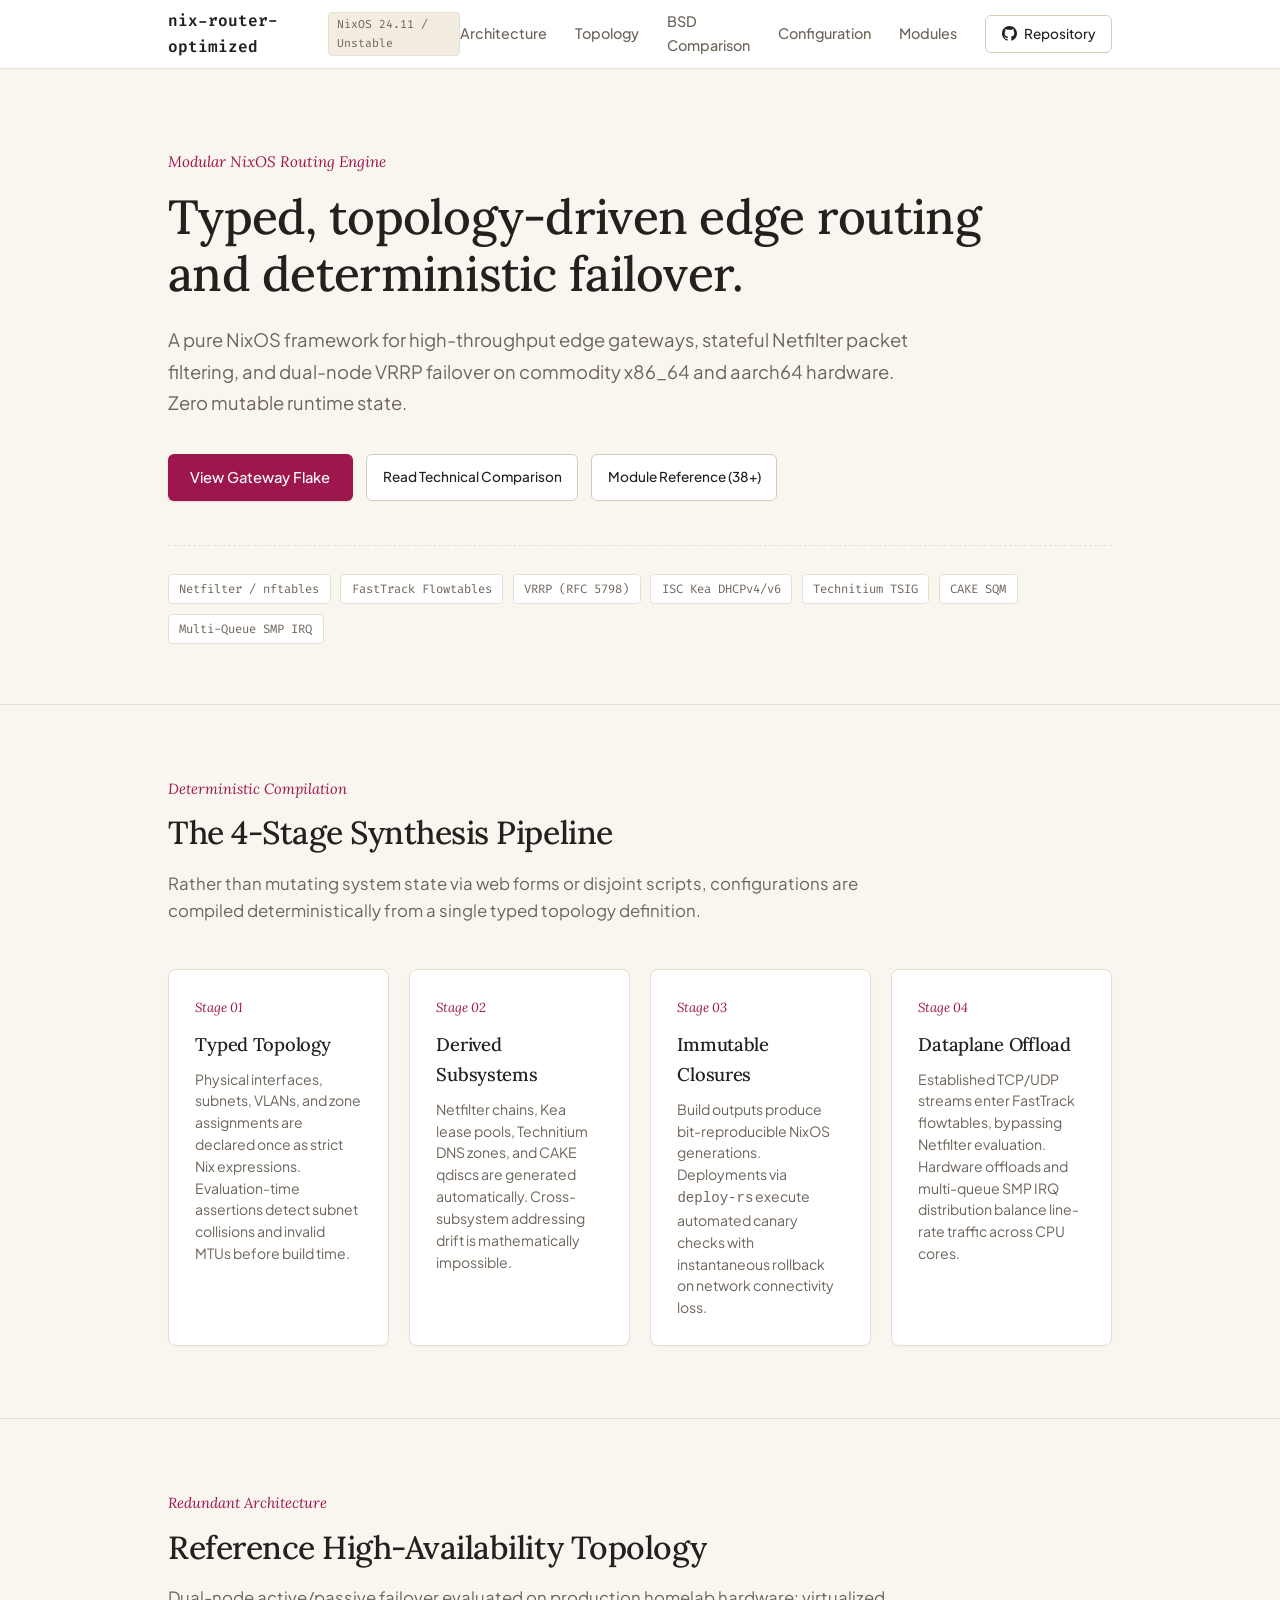
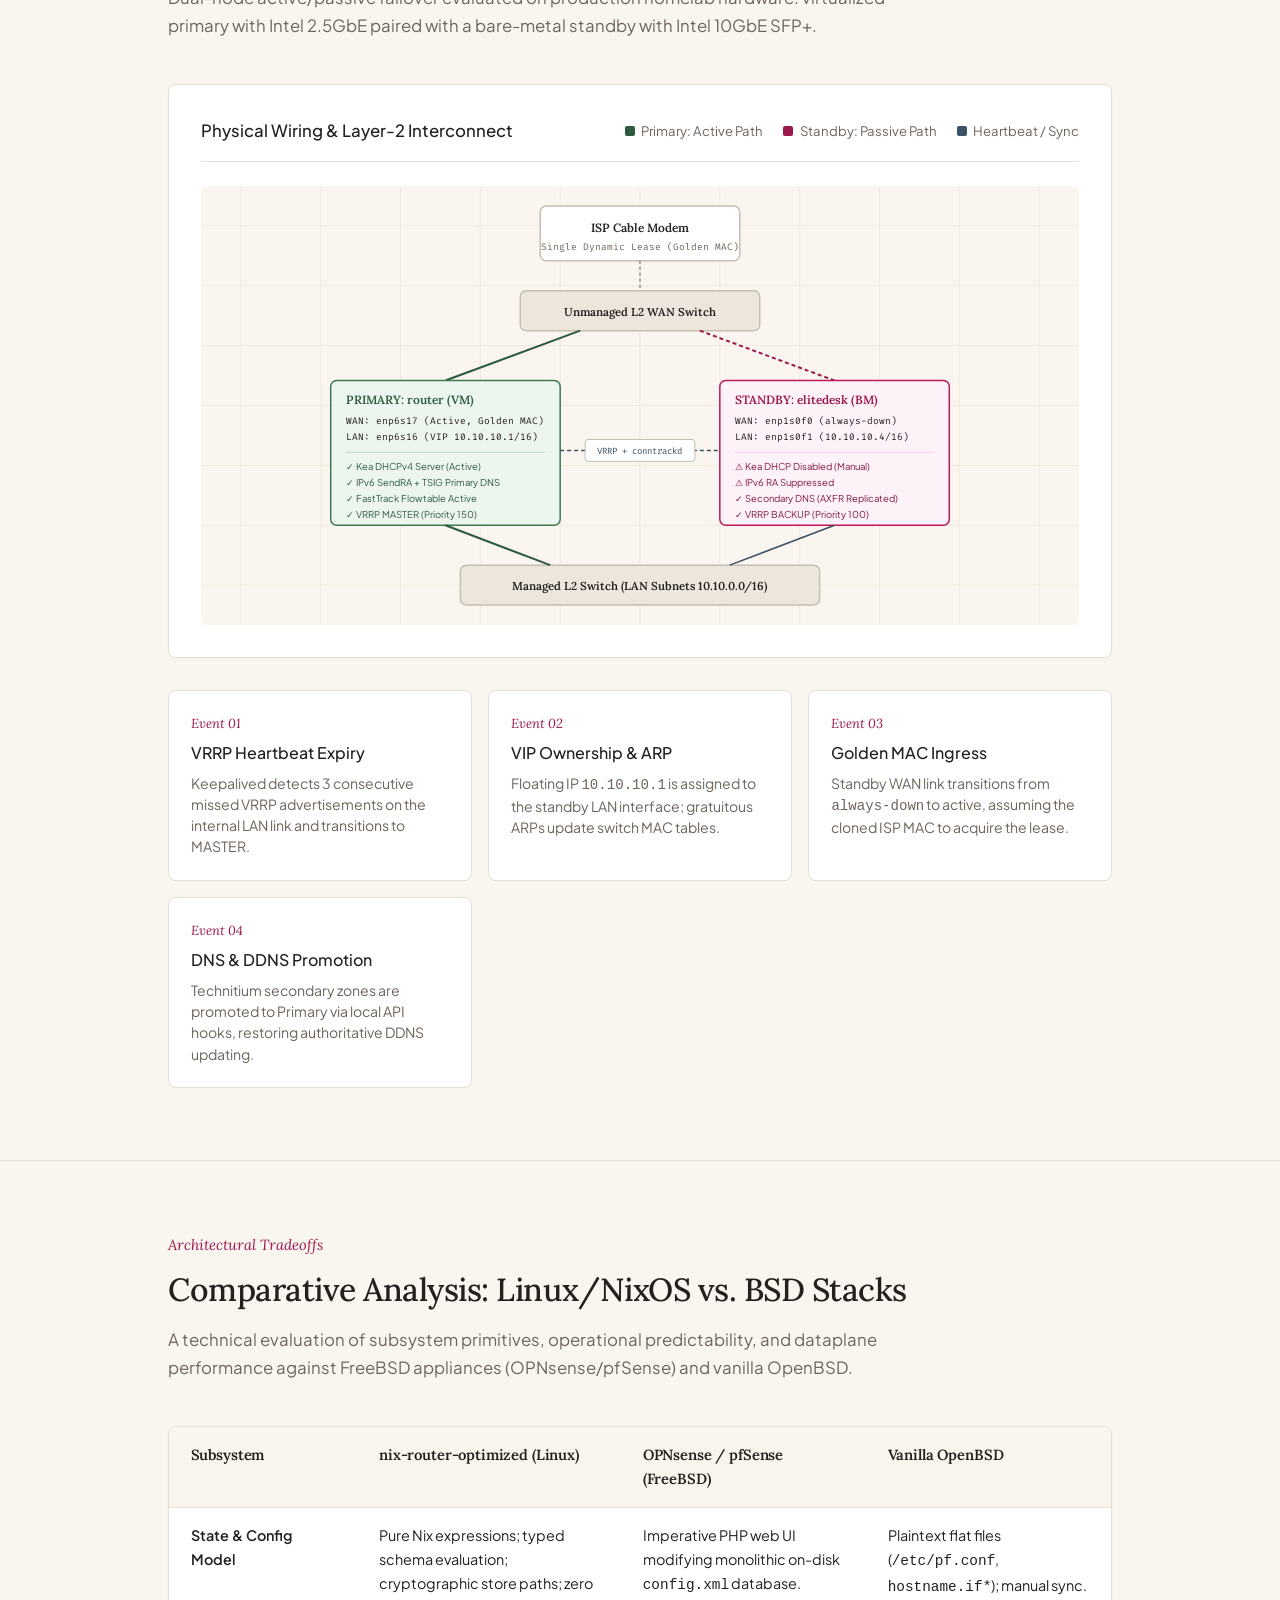
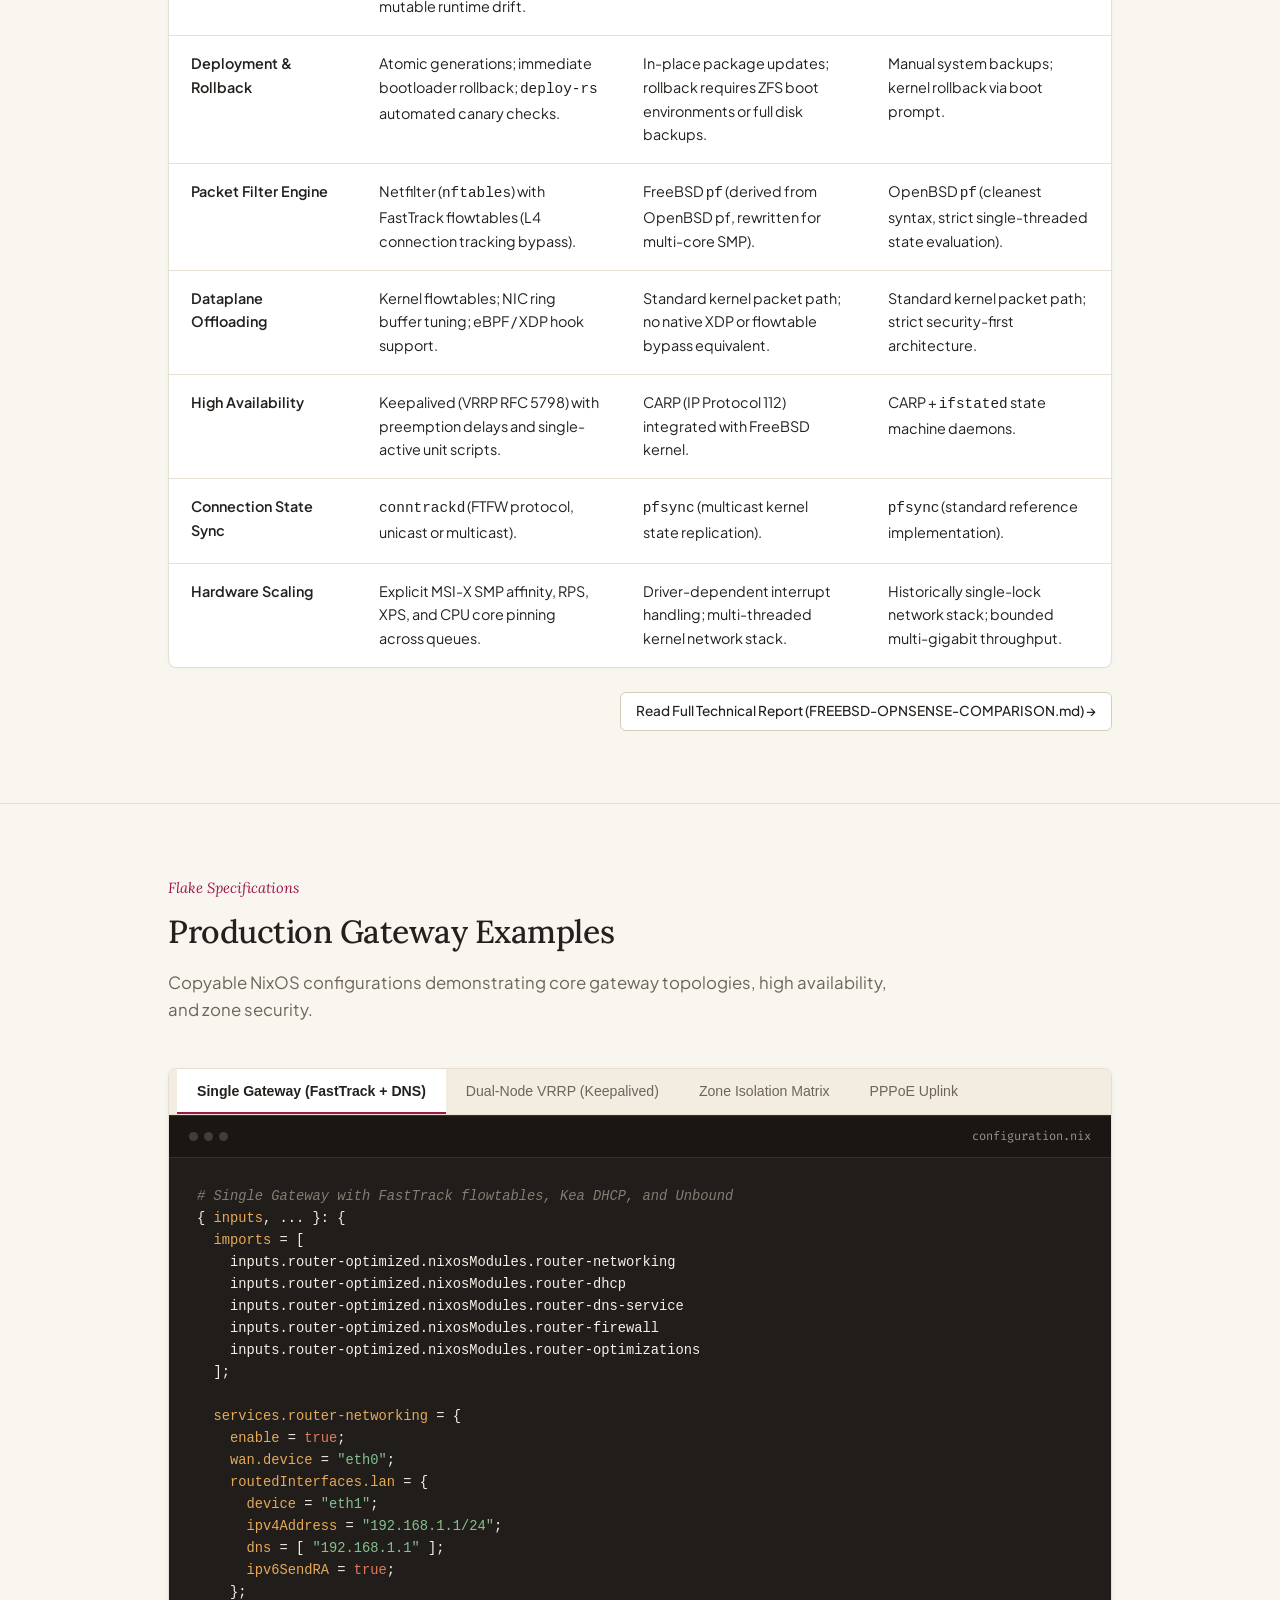
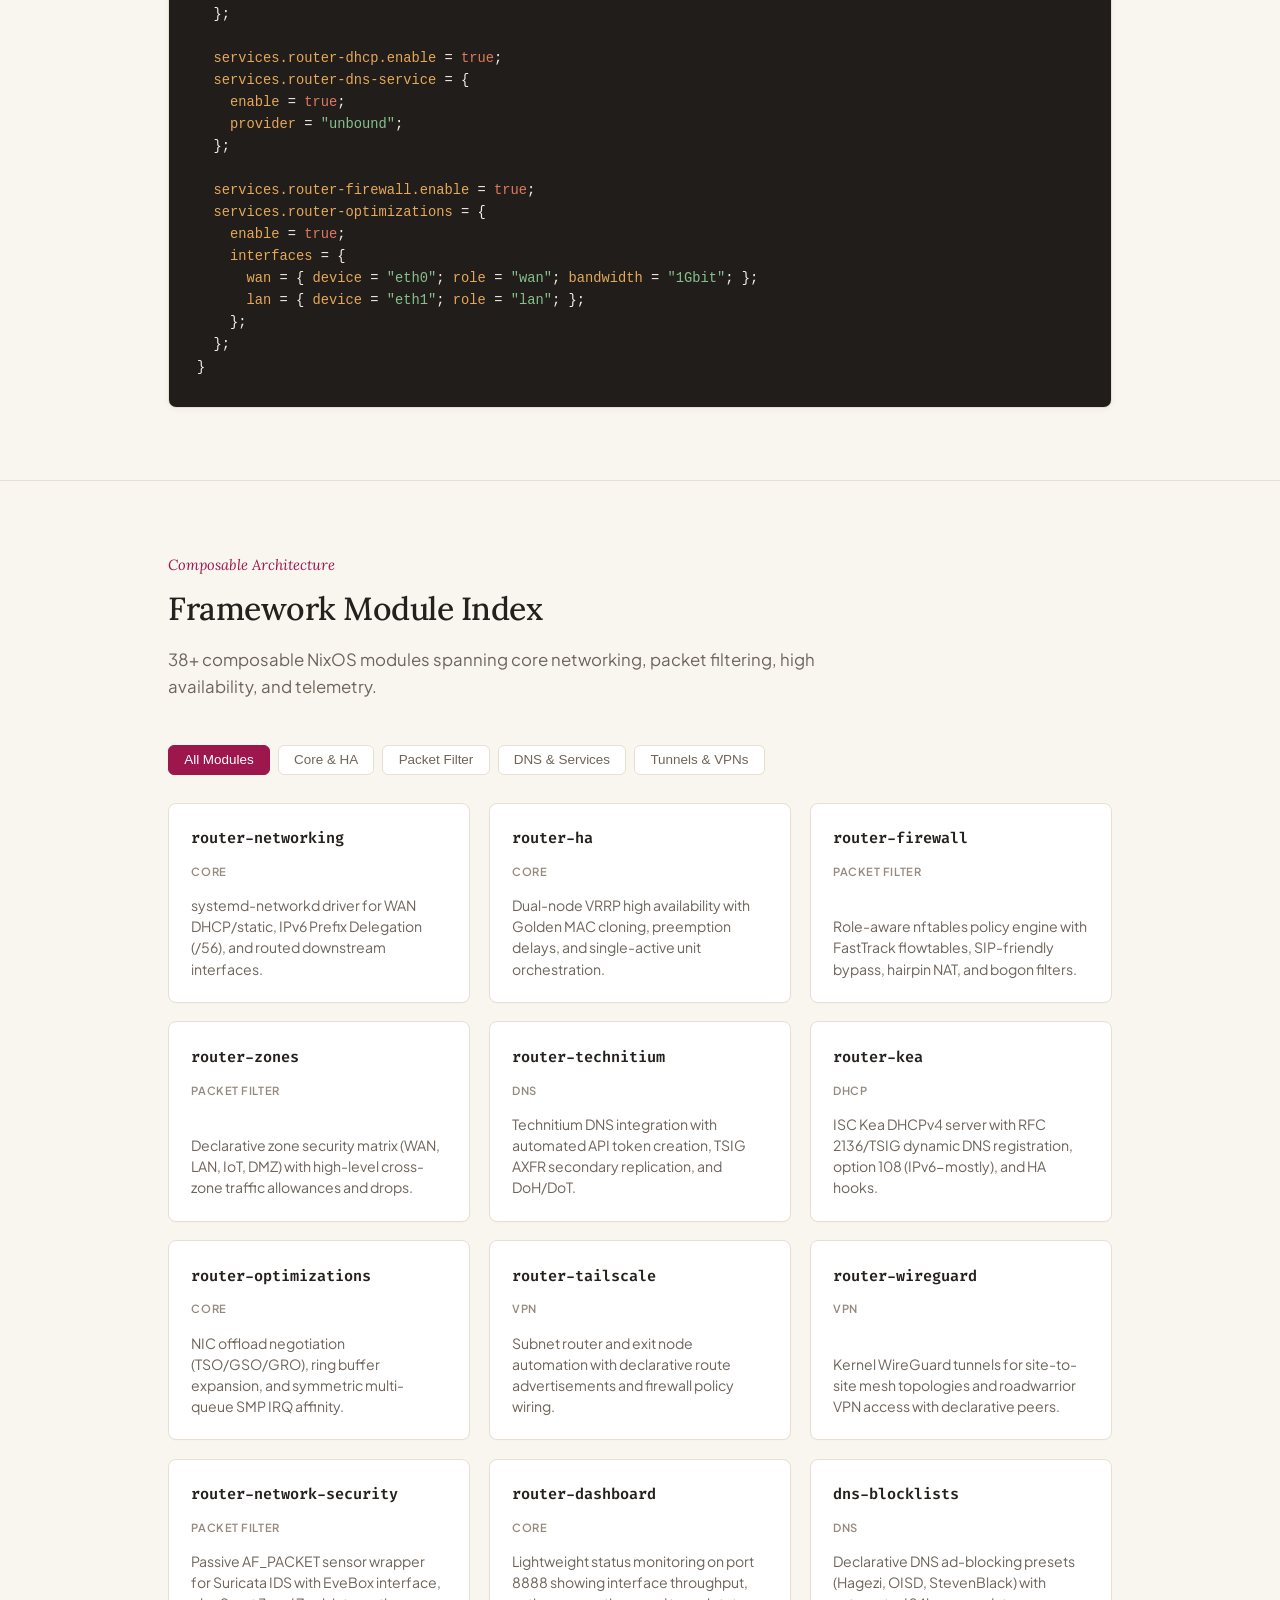
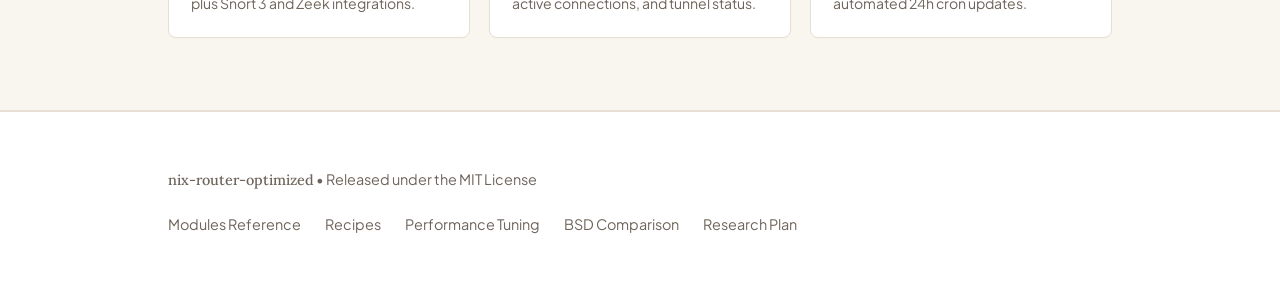
==== commit 0cee6e3b: "docs: adopt refined deep magenta and cassis accent palette" ====
--- a/docs/index.html
+++ b/docs/index.html
@@ -21,11 +21,11 @@
       --text-muted: #6e645a;       /* Warm taupe / stone */
       --text-subtle: #94897d;      /* Muted warm gray */
       
-      /* Editorial Accent: Burnt sienna / Terracotta */
-      --accent: #9c4125;
-      --accent-hover: #7f321b;
-      --accent-subtle: #faece6;
-      --accent-border: #f0cfc2;
+      /* Editorial Accent: Deep Magenta / Cassis */
+      --accent: #9d174d;
+      --accent-hover: #831843;
+      --accent-subtle: #fdf2f8;
+      --accent-border: #fbcfe8;
 
       /* Natural Supporting Tones */
       --sage: #2d5a3f;             /* Forest sage for primary/active states */
@@ -183,7 +183,7 @@
       font-weight: 500;
       text-decoration: none;
       transition: background 0.15s ease;
-      box-shadow: 0 1px 2px rgba(156, 65, 37, 0.15);
+      box-shadow: 0 1px 2px rgba(157, 23, 77, 0.15);
     }
     .btn-primary:hover {
       background: var(--accent-hover);
@@ -718,7 +718,7 @@
 
             <!-- Connections from WAN Switch to Nodes -->
             <path d="M 380 145 L 245 195" stroke="#2d5a3f" stroke-width="2"/>
-            <path d="M 500 145 L 635 195" stroke="#9c4125" stroke-width="2" stroke-dasharray="4 3"/>
+            <path d="M 500 145 L 635 195" stroke="#9d174d" stroke-width="2" stroke-dasharray="4 3"/>
 
             <!-- Primary Node: router (VM) -->
             <g transform="translate(130, 195)">
@@ -735,15 +735,15 @@
 
             <!-- Standby Node: elitedesk (Baremetal) -->
             <g transform="translate(520, 195)">
-              <rect width="230" height="145" rx="6" fill="#fbf0ea" stroke="#bd5d3a" stroke-width="1.5"/>
-              <text x="15" y="24" fill="#9c4125" font-size="12" font-family="'Lora', Georgia, serif" font-weight="600">STANDBY: elitedesk (BM)</text>
+              <rect width="230" height="145" rx="6" fill="#fdf2f8" stroke="#be185d" stroke-width="1.5"/>
+              <text x="15" y="24" fill="#9d174d" font-size="12" font-family="'Lora', Georgia, serif" font-weight="600">STANDBY: elitedesk (BM)</text>
               <text x="15" y="44" fill="#24201d" font-size="9.5" font-family="'Fira Code', monospace">WAN: enp1s0f0 (always-down)</text>
               <text x="15" y="60" fill="#24201d" font-size="9.5" font-family="'Fira Code', monospace">LAN: enp1s0f1 (10.10.10.4/16)</text>
-              <line x1="15" y1="72" x2="215" y2="72" stroke="#f0cfc2" stroke-width="1"/>
-              <text x="15" y="90" fill="#8a3b1a" font-size="9.5">⚠ Kea DHCP Disabled (Manual)</text>
-              <text x="15" y="106" fill="#8a3b1a" font-size="9.5">⚠ IPv6 RA Suppressed</text>
-              <text x="15" y="122" fill="#8a3b1a" font-size="9.5">✓ Secondary DNS (AXFR Replicated)</text>
-              <text x="15" y="138" fill="#8a3b1a" font-size="9.5">✓ VRRP BACKUP (Priority 100)</text>
+              <line x1="15" y1="72" x2="215" y2="72" stroke="#fbcfe8" stroke-width="1"/>
+              <text x="15" y="90" fill="#831843" font-size="9.5">⚠ Kea DHCP Disabled (Manual)</text>
+              <text x="15" y="106" fill="#831843" font-size="9.5">⚠ IPv6 RA Suppressed</text>
+              <text x="15" y="122" fill="#831843" font-size="9.5">✓ Secondary DNS (AXFR Replicated)</text>
+              <text x="15" y="138" fill="#831843" font-size="9.5">✓ VRRP BACKUP (Priority 100)</text>
             </g>
 
             <!-- State Sync / VRRP Link -->
